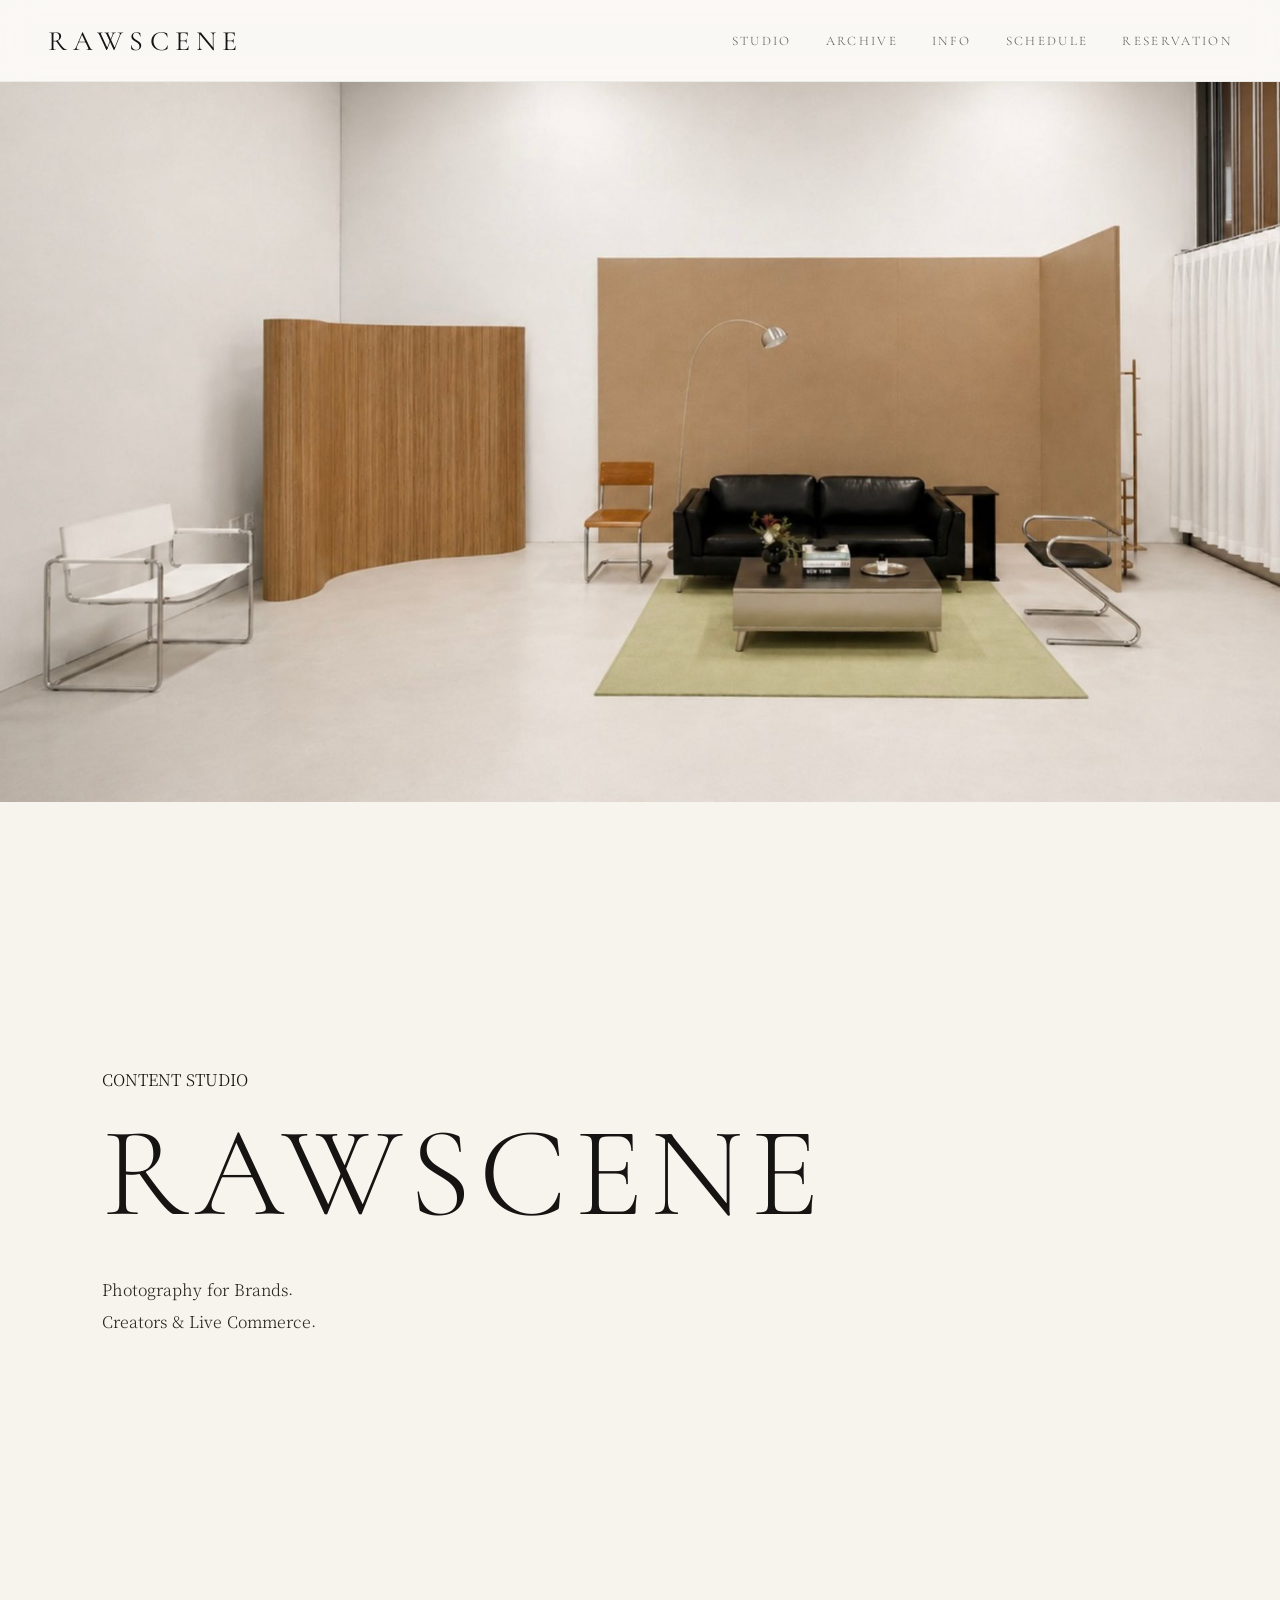
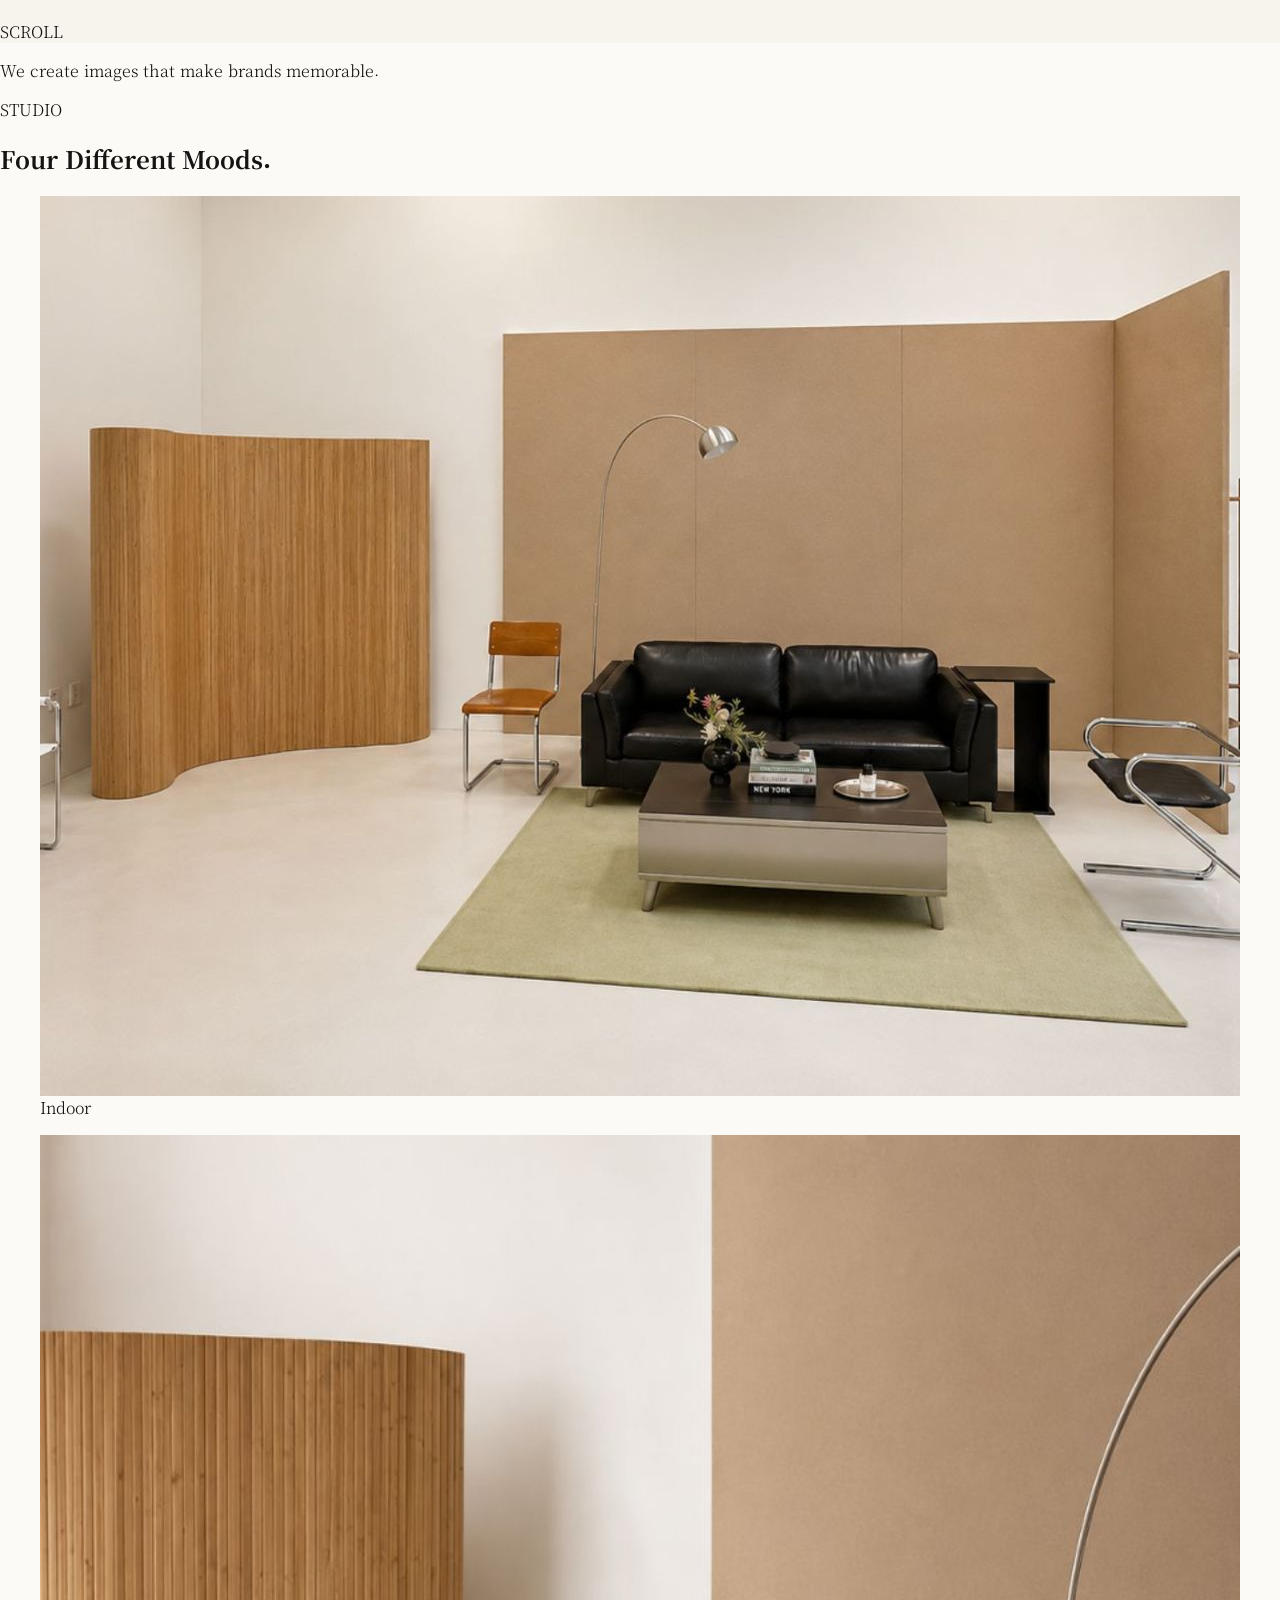
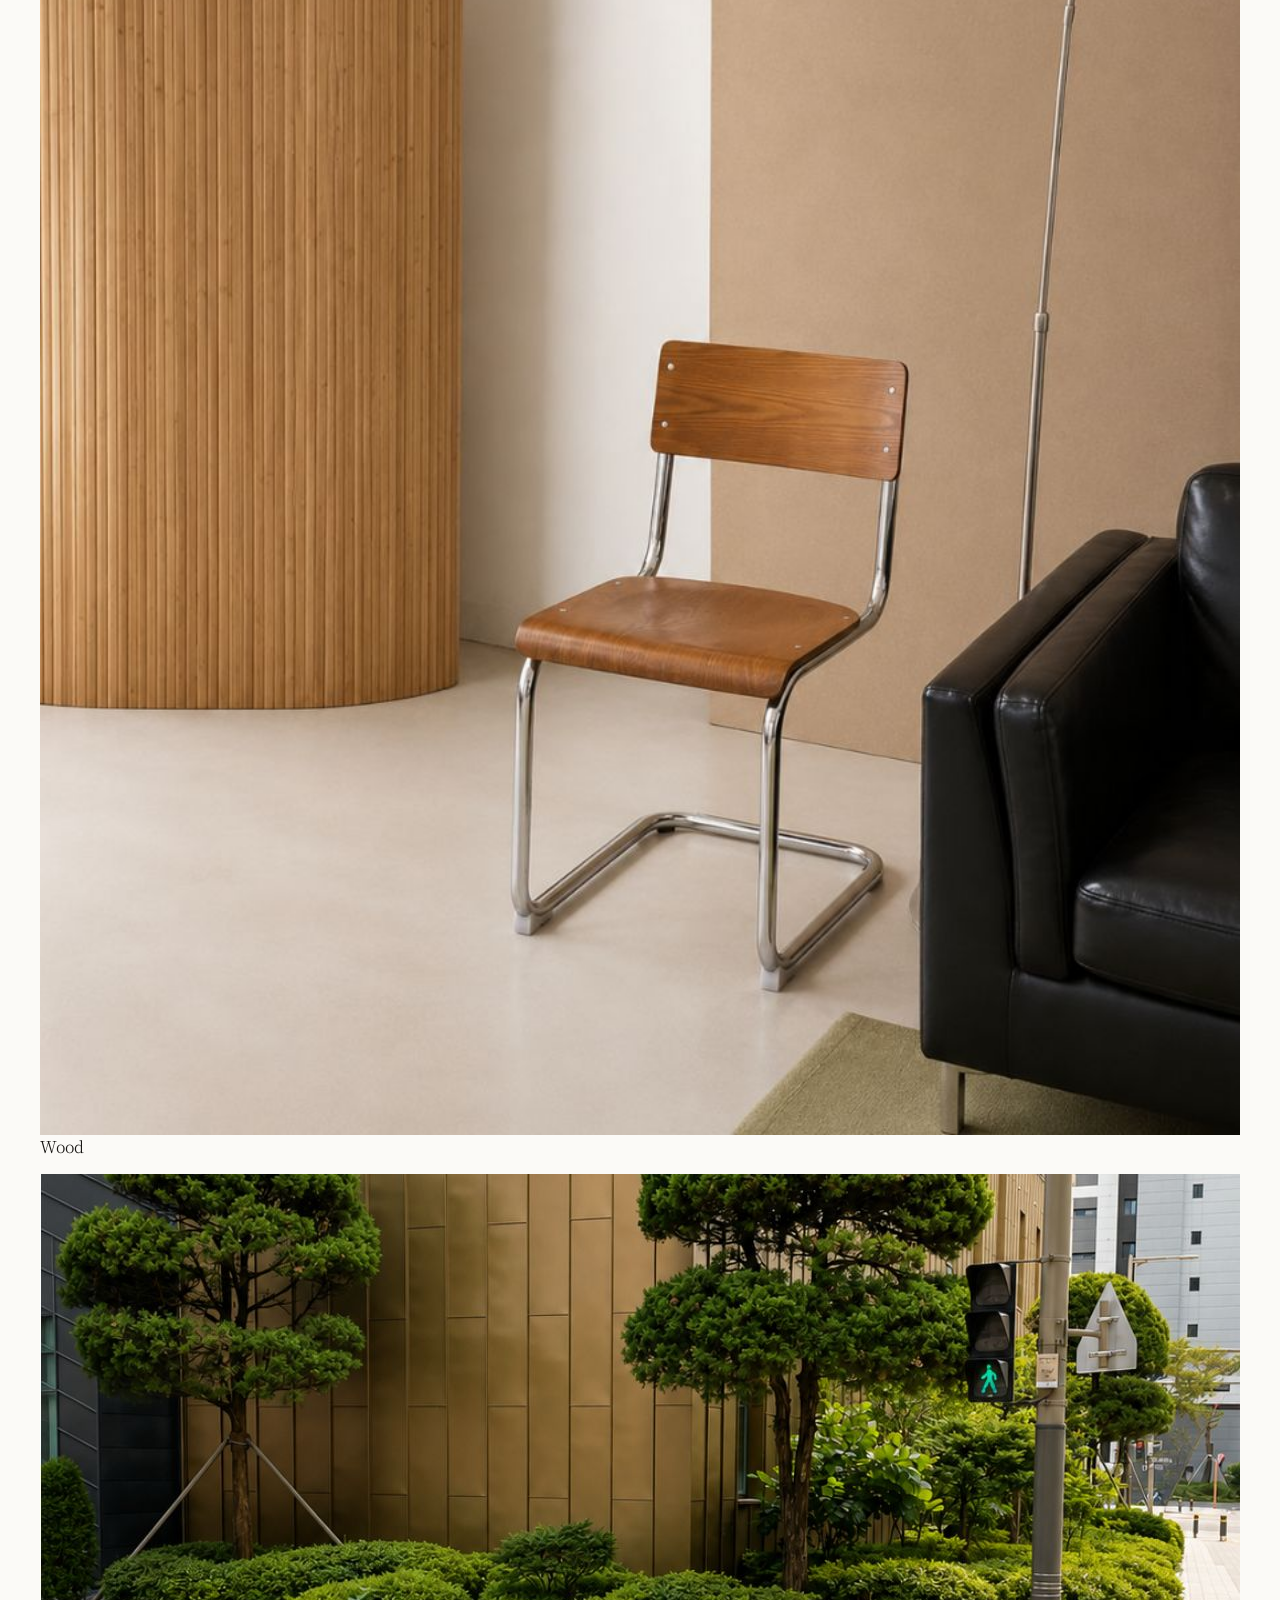
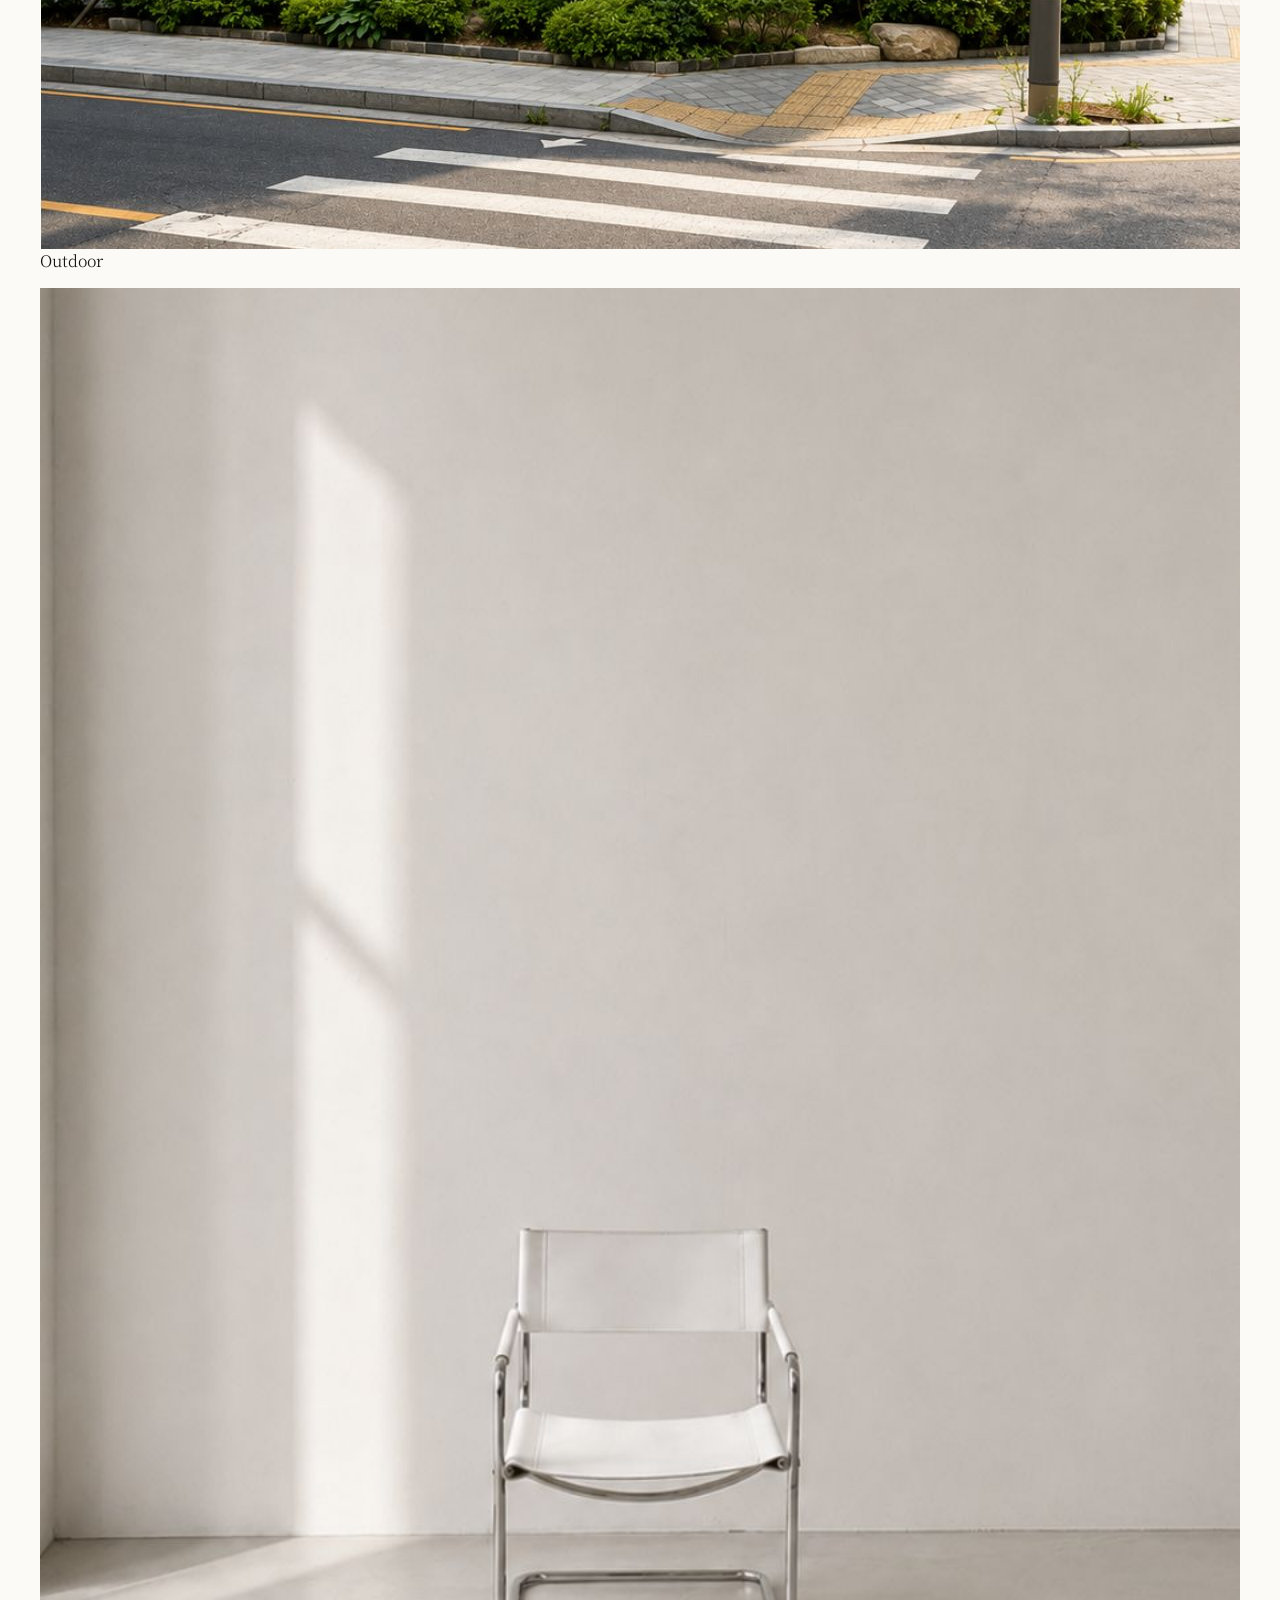
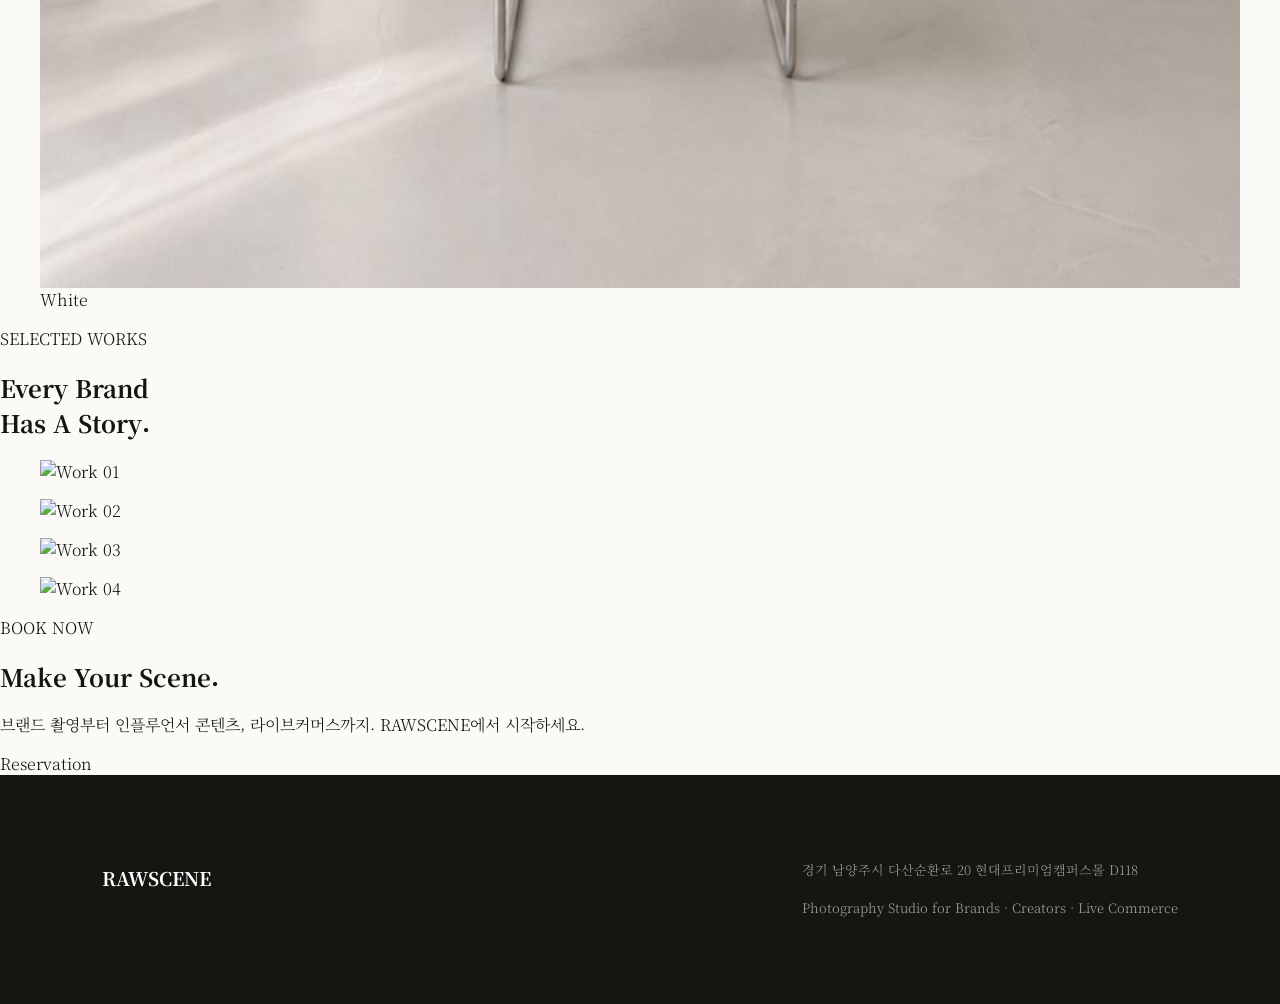
==== index.html @ 1210d33a "Update index.html" ====
<!DOCTYPE html>
<html lang="ko">

<head>

<meta charset="UTF-8">

<meta name="viewport" content="width=device-width, initial-scale=1.0">

<title>RAWSCENE | Content Studio</title>

<meta name="description"
content="Brand Photography • Creator Content • Live Commerce Studio">

<link rel="stylesheet" href="rawscene-editorial.css">

</head>

<body>

<header class="header">

    <a href="index.html" class="logo">

        RAWSCENE

    </a>

    <nav class="nav">

        <a href="studio.html">Studio</a>

        <a href="archive.html">Archive</a>

        <a href="info.html">Info</a>

        <a href="schedule.html">Schedule</a>

        <a href="reservation.html">Reservation</a>

    </nav>

    <button class="menu-btn">

        <span></span>

    </button>

</header>

<main>

<section class="hero">

    <img
        src="images/home-hero.jpg"
        class="hero-image"
        alt="RAWSCENE">

    <div class="hero-overlay"></div>

    <div class="hero-copy">

        <span>

            CONTENT STUDIO

        </span>

        <h1>

            RAWSCENE

        </h1>

        <p>

            Photography for Brands.<br>

            Creators & Live Commerce.

        </p>

    </div>

    <div class="scroll">

        SCROLL

    </div>

</section>

<section class="manifest">

    <p>

        We create images that make brands memorable.

    </p>

</section>

<section class="space-title">

    <span>

        STUDIO

    </span>

    <h2>

        Four Different Moods.

    </h2>

</section>

<section class="space-grid">

    <figure class="large">

        <img src="images/home-indoor.jpg">

        <figcaption>

            Indoor

        </figcaption>

    </figure>

    <figure class="tall">

        <img src="images/home-wood.jpg">

        <figcaption>

            Wood

        </figcaption>

    </figure>

    <figure class="wide">

        <img src="images/home-outdoor.jpg">

        <figcaption>

            Outdoor

        </figcaption>

    </figure>

    <figure class="tall">

        <img src="images/home-white.jpg">

        <figcaption>

            White

        </figcaption>

    </figure>

</section>
<section class="works">

    <div class="works-head">

        <span>SELECTED WORKS</span>

        <h2>

            Every Brand<br>
            Has A Story.

        </h2>

    </div>

    <div class="works-grid">

        <figure>

            <img src="images/home-work-01.jpg" alt="Work 01">

        </figure>

        <figure>

            <img src="images/home-work-02.jpg" alt="Work 02">

        </figure>

        <figure>

            <img src="images/home-work-03.jpg" alt="Work 03">

        </figure>

        <figure>

            <img src="images/home-work-04.jpg" alt="Work 04">

        </figure>

    </div>

</section>

<section class="reservation-banner">

    <div>

        <span>BOOK NOW</span>

        <h2>

            Make Your Scene.

        </h2>

        <p>

            브랜드 촬영부터 인플루언서 콘텐츠,
            라이브커머스까지.

            RAWSCENE에서 시작하세요.

        </p>

    </div>

    <a href="reservation.html">

        Reservation

    </a>

</section>

</main>

<footer class="footer">

    <div class="footer-left">

        <h3>

            RAWSCENE

        </h3>

    </div>

    <div class="footer-right">

        <p>

            경기 남양주시 다산순환로 20
            현대프리미엄캠퍼스몰 D118

        </p>

        <p>

            Photography Studio for
            Brands · Creators · Live Commerce

        </p>

    </div>

</footer>

<script src="rawscene-editorial.js"></script>

</body>

</html>
---- rawscene-editorial.css ----
@import url('https://fonts.googleapis.com/css2?family=Cormorant+Garamond:wght@300;400;500&family=Noto+Serif+KR:wght@300;400;500&display=swap');

:root{
  --bg:#f7f3ed;
  --paper:#fbfaf7;
  --ink:#161412;
  --muted:#746e68;
  --line:rgba(22,20,18,.16);
  --deep:#11100f;
  --serif:'Cormorant Garamond','Times New Roman',serif;
  --kr:'Noto Serif KR',serif;
}
*{box-sizing:border-box}
html{scroll-behavior:smooth}
body{margin:0;background:var(--paper);color:var(--ink);font-family:var(--kr);font-weight:300;word-break:keep-all;overflow-x:hidden}
a{color:inherit;text-decoration:none} img{display:block;width:100%;height:100%;object-fit:cover}.page{background:var(--paper)}
.header{position:fixed;z-index:50;top:0;left:0;width:100%;height:82px;display:flex;align-items:center;justify-content:space-between;padding:0 48px;background:rgba(251,250,247,.76);backdrop-filter:blur(14px);border-bottom:1px solid rgba(0,0,0,.06)}
.logo{font-family:var(--serif);font-size:28px;letter-spacing:.22em;font-weight:400;line-height:1}.nav{display:flex;gap:34px;align-items:center;font-family:var(--serif);font-size:13px;letter-spacing:.18em;text-transform:uppercase}.nav a{opacity:.72}.nav a:hover{opacity:1}.menu-btn{display:none;background:none;border:0;width:38px;height:38px;position:relative}.menu-btn span,.menu-btn:before,.menu-btn:after{content:"";position:absolute;left:8px;width:22px;height:1px;background:var(--ink)}.menu-btn:before{top:13px}.menu-btn span{top:19px}.menu-btn:after{top:25px}
.hero{min-height:100vh;display:grid;grid-template-columns:1fr;position:relative;padding-top:82px;background:var(--bg)}.hero-media{position:absolute;inset:82px 0 0 0;z-index:0;opacity:.78}.hero-media:after{content:"";position:absolute;inset:0;background:linear-gradient(90deg,rgba(247,243,237,.84),rgba(247,243,237,.42) 48%,rgba(247,243,237,.1))}.hero-copy{position:relative;z-index:2;min-height:calc(100vh - 82px);display:flex;flex-direction:column;justify-content:center;padding:7vw 8vw;max-width:900px}.eyebrow{font-family:var(--serif);letter-spacing:.32em;font-size:13px;text-transform:uppercase}.hero h1,.page-title{font-family:var(--serif);font-weight:300;font-size:clamp(76px,10vw,168px);letter-spacing:.06em;line-height:.86;margin:28px 0 28px}.hero p{max-width:520px;font-size:16px;line-height:2;color:#2c2925}.buttons{display:flex;gap:18px;margin-top:34px}.btn{display:inline-flex;align-items:center;justify-content:center;height:48px;padding:0 28px;border:1px solid var(--ink);font-family:var(--serif);letter-spacing:.16em;font-size:12px;text-transform:uppercase}.btn.dark{background:var(--ink);color:#fff}.btn.line{background:transparent}.scroll-mark{position:absolute;z-index:3;left:48px;bottom:42px;font-family:var(--serif);font-size:12px;letter-spacing:.24em;text-transform:uppercase;writing-mode:vertical-rl}.scroll-mark:after{content:"";display:block;width:1px;height:58px;background:var(--ink);margin:14px auto 0}
.section{padding:130px 8vw}.intro-grid{display:grid;grid-template-columns:repeat(4,1fr);border-top:1px solid var(--line);border-bottom:1px solid var(--line)}.intro-item{min-height:205px;padding:34px 34px 28px;border-right:1px solid var(--line);display:flex;flex-direction:column;justify-content:space-between}.intro-item:last-child{border-right:0}.num{font-family:var(--serif);font-size:16px;letter-spacing:.16em}.intro-item h3,.studio-card h3,.archive-card h3{font-family:var(--serif);font-weight:400;letter-spacing:.1em;font-size:30px;margin:0}.intro-item p{color:var(--muted);font-size:14px;line-height:1.9;margin:0}.section-head{display:flex;align-items:end;justify-content:space-between;margin-bottom:42px}.section-head h2{font-family:var(--serif);font-size:58px;letter-spacing:.08em;font-weight:300;margin:0}.section-head p{max-width:360px;color:var(--muted);line-height:1.8;font-size:14px;margin:0}.photo-row{display:grid;grid-template-columns:1.2fr .9fr 1fr .85fr;gap:8px}.photo-row figure{margin:0;height:360px;background:#e9e1d7;position:relative;overflow:hidden}.photo-row figure:nth-child(2){height:440px}.photo-row figure:nth-child(3){height:310px;margin-top:80px}.photo-row figure:nth-child(4){height:400px}.photo-row figcaption{position:absolute;left:18px;bottom:18px;color:#fff;font-family:var(--serif);letter-spacing:.16em;font-size:13px;text-transform:uppercase;text-shadow:0 1px 8px rgba(0,0,0,.25)}
.split{display:grid;grid-template-columns:.72fr 1.28fr;gap:72px;align-items:start}.split .sticky{position:sticky;top:120px}.big-serif{font-family:var(--serif);font-weight:300;font-size:clamp(52px,7vw,112px);line-height:.95;letter-spacing:.06em;margin:0 0 28px}.body-text{font-size:15px;line-height:2;color:#4c4741}.studio-list{display:grid;gap:58px}.studio-card{display:grid;grid-template-columns:1fr .7fr;gap:34px;align-items:end;border-bottom:1px solid var(--line);padding-bottom:58px}.studio-card .image{height:480px;background:#e9e1d7}.studio-card .copy{padding-bottom:8px}.meta{display:flex;gap:14px;flex-wrap:wrap;color:var(--muted);font-size:14px;margin:18px 0 32px}.link-arrow{font-family:var(--serif);letter-spacing:.16em;font-size:13px;text-transform:uppercase}.link-arrow:after{content:'  ⟶';font-size:22px;vertical-align:-2px;margin-left:22px}.cta-band{background:var(--deep);color:#fff;padding:90px 8vw;display:flex;align-items:center;justify-content:space-between;gap:32px}.cta-band h2{font-family:var(--serif);font-weight:300;font-size:64px;letter-spacing:.06em;margin:0}.cta-band p{line-height:1.9;color:rgba(255,255,255,.68);max-width:450px}.cta-band .btn{border-color:#fff;color:#fff}
.sub-hero{padding:180px 8vw 80px;background:var(--bg);display:grid;grid-template-columns:.75fr 1.25fr;gap:60px;align-items:end}.sub-hero h1{font-family:var(--serif);font-weight:300;font-size:clamp(72px,9vw,150px);line-height:.9;letter-spacing:.06em;margin:0}.sub-hero p{font-size:16px;line-height:2;color:var(--muted);max-width:520px}.tabs{display:flex;gap:36px;border-bottom:1px solid var(--line);padding:0 8vw;background:var(--paper);position:sticky;top:82px;z-index:10}.tabs a{font-family:var(--serif);letter-spacing:.16em;font-size:13px;padding:22px 0;text-transform:uppercase}.gallery-stack{padding:80px 8vw;display:grid;gap:95px}.gallery-block{display:grid;grid-template-columns:.34fr .66fr;gap:56px;align-items:start}.gallery-block h2{font-family:var(--serif);font-weight:300;font-size:60px;letter-spacing:.08em;margin:0}.gallery-block p{color:var(--muted);line-height:1.9}.gallery-images{display:grid;grid-template-columns:repeat(2,1fr);gap:12px}.gallery-images .wide{grid-column:1/-1;height:560px}.gallery-images div{height:380px;background:#e9e1d7}.info-list{padding:80px 8vw 130px}.info-row{display:grid;grid-template-columns:.35fr .65fr;border-top:1px solid var(--line);padding:36px 0}.info-row:last-child{border-bottom:1px solid var(--line)}.info-row h3{font-family:var(--serif);font-size:30px;font-weight:400;letter-spacing:.08em;margin:0}.info-row p,.info-row li{line-height:1.9;color:#4c4741}.info-row ul{margin:0;padding-left:18px}.archive-grid{padding:80px 8vw 130px;display:grid;grid-template-columns:repeat(3,1fr);gap:44px 14px}.archive-card .thumb{height:420px;background:#e9e1d7;margin-bottom:18px}.archive-card:nth-child(2n) .thumb{height:520px}.archive-card p{color:var(--muted);font-size:14px}.footer{padding:70px 8vw;background:#171512;color:#fff;display:flex;justify-content:space-between;gap:40px}.footer .logo{font-size:25px}.footer p{color:rgba(255,255,255,.58);font-size:13px;line-height:1.9}
.fade{opacity:0;transform:translateY(30px);transition:opacity .8s ease,transform .8s ease}.fade.on{opacity:1;transform:none}
@media(max-width:900px){.header{height:68px;padding:0 22px}.logo{font-size:22px}.nav{position:fixed;inset:68px 0 auto 0;background:rgba(251,250,247,.97);display:none;flex-direction:column;align-items:flex-start;padding:26px 22px;border-bottom:1px solid var(--line);gap:22px}.nav.open{display:flex}.menu-btn{display:block}.hero{padding-top:68px}.hero-media{inset:68px 0 0 0}.hero-media:after{background:linear-gradient(180deg,rgba(247,243,237,.32),rgba(247,243,237,.72) 58%,rgba(247,243,237,.94))}.hero-copy{min-height:calc(100vh - 68px);justify-content:end;padding:0 24px 84px}.hero h1{font-size:clamp(58px,17vw,96px);letter-spacing:.045em}.hero p{font-size:14px;line-height:1.9}.buttons{gap:10px;flex-wrap:wrap}.btn{height:44px;padding:0 20px}.scroll-mark{display:none}.section{padding:82px 22px}.intro-grid{grid-template-columns:1fr}.intro-item{border-right:0;border-bottom:1px solid var(--line);min-height:155px}.intro-item:last-child{border-bottom:0}.section-head{display:block}.section-head h2{font-size:46px;margin-bottom:18px}.photo-row{grid-template-columns:1fr 1fr;gap:6px}.photo-row figure,.photo-row figure:nth-child(2),.photo-row figure:nth-child(3),.photo-row figure:nth-child(4){height:240px;margin:0}.split{grid-template-columns:1fr;gap:42px}.split .sticky{position:static}.studio-card{grid-template-columns:1fr;gap:22px}.studio-card .image{height:360px}.cta-band{display:block;padding:64px 24px}.cta-band h2{font-size:44px}.sub-hero{padding:130px 24px 58px;grid-template-columns:1fr}.tabs{top:68px;overflow-x:auto;padding:0 24px;gap:28px}.gallery-stack{padding:58px 24px;gap:70px}.gallery-block{grid-template-columns:1fr;gap:24px}.gallery-block h2{font-size:44px}.gallery-images{grid-template-columns:1fr}.gallery-images .wide,.gallery-images div{height:330px}.info-list{padding:58px 24px 90px}.info-row{grid-template-columns:1fr;gap:18px}.archive-grid{padding:58px 24px 90px;grid-template-columns:1fr;gap:34px}.archive-card .thumb,.archive-card:nth-child(2n) .thumb{height:420px}.footer{display:block;padding:52px 24px}}
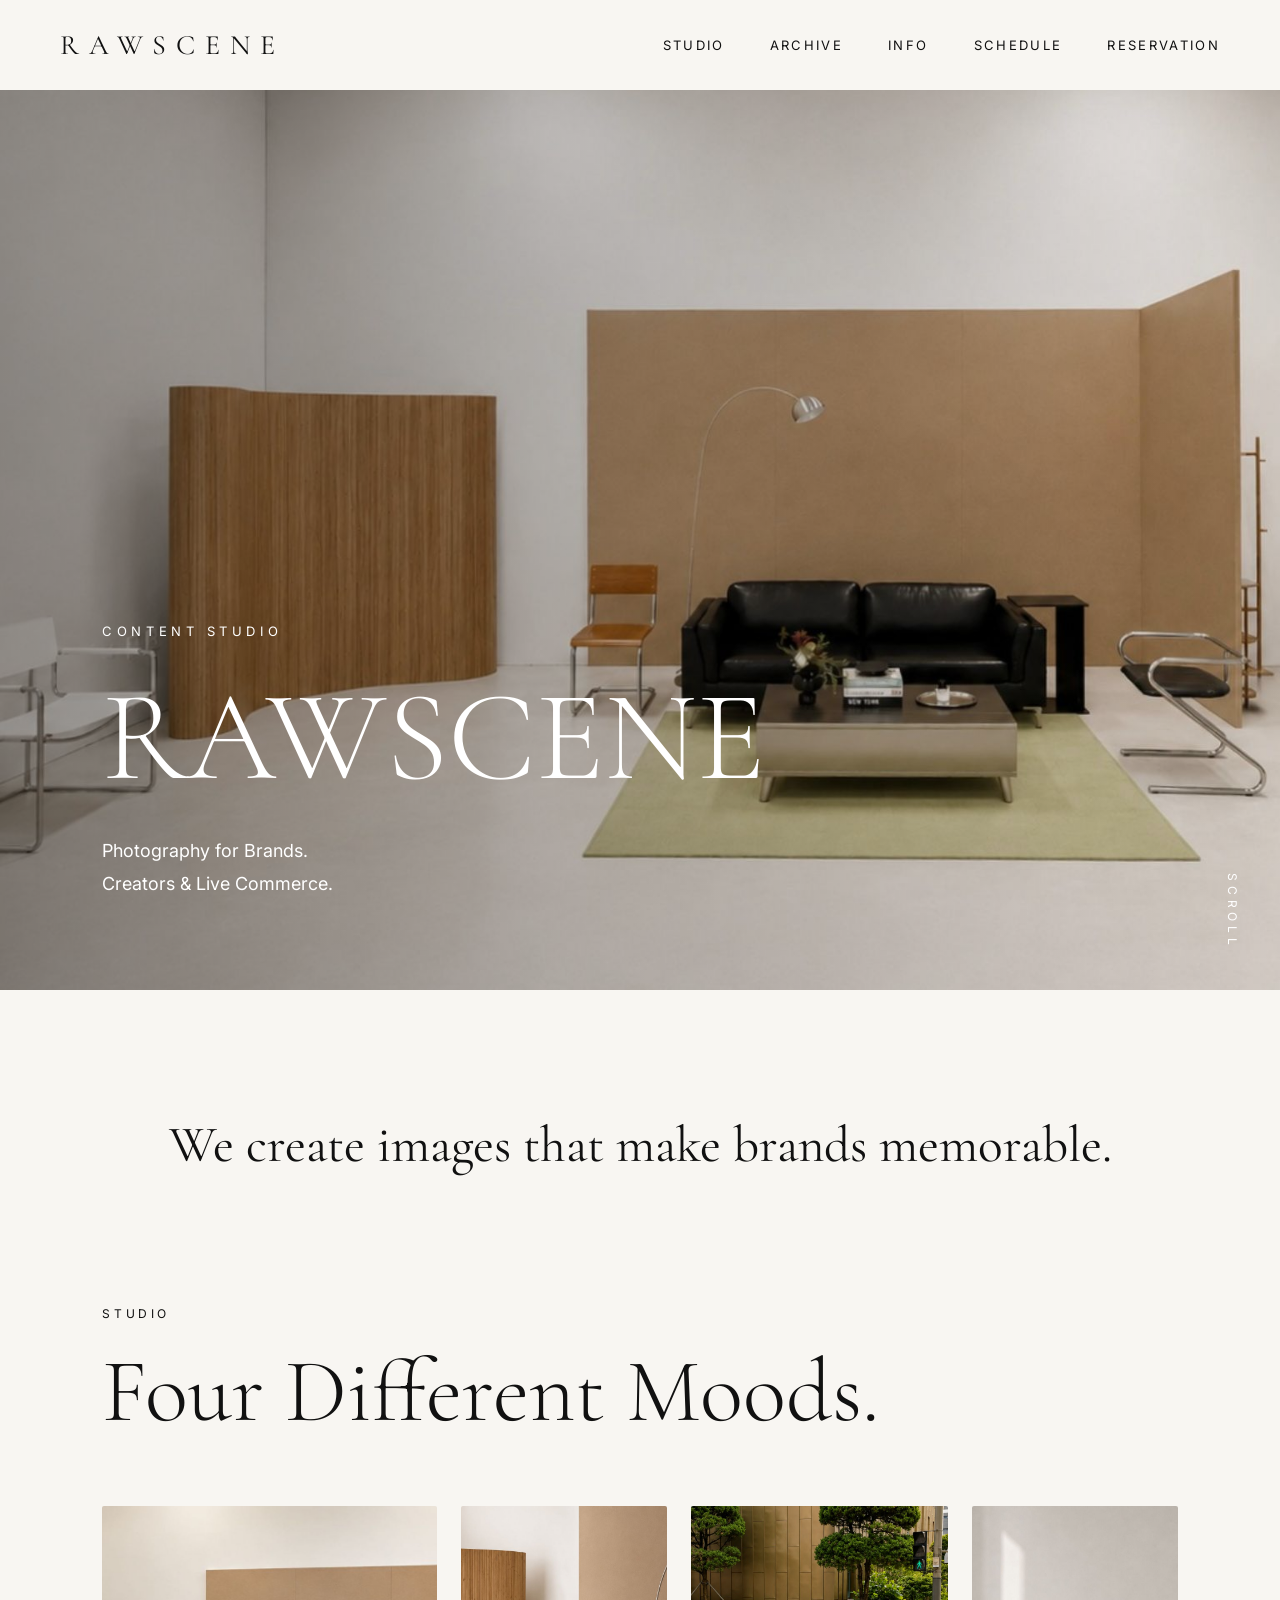
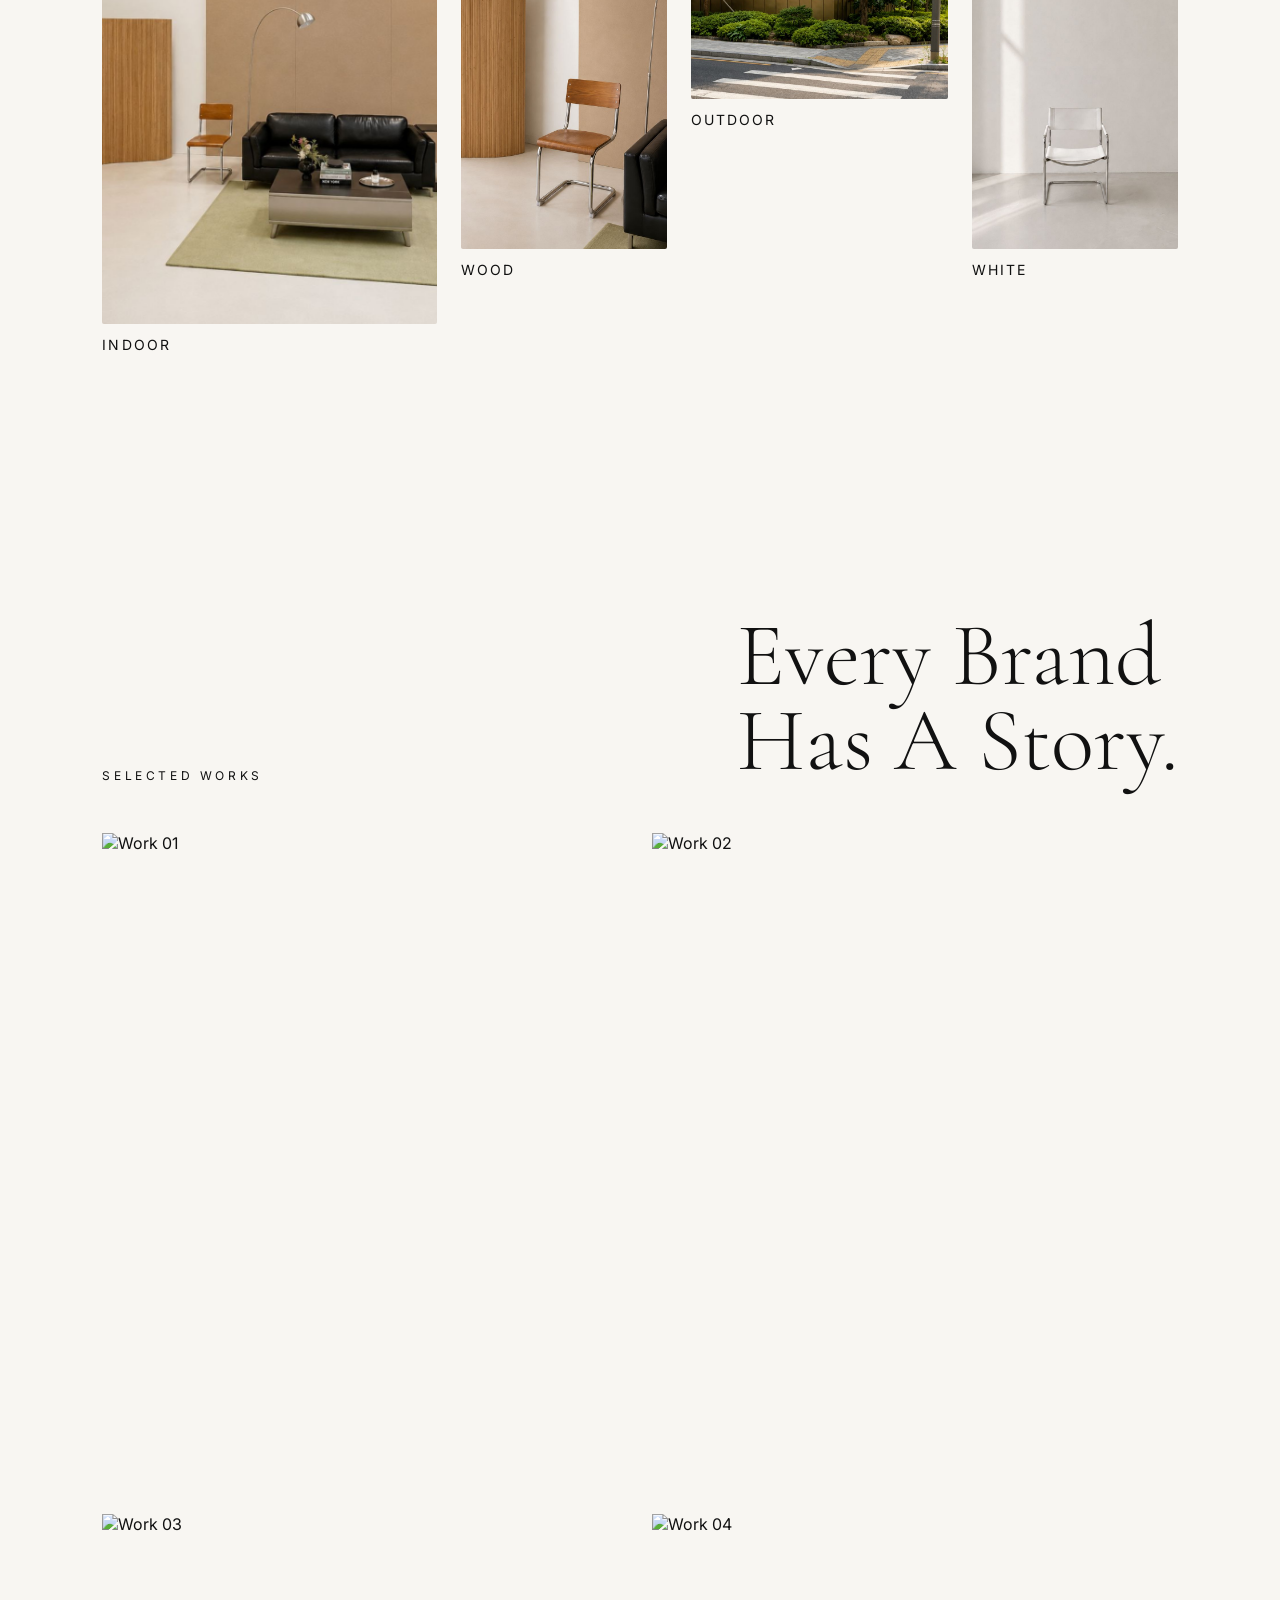
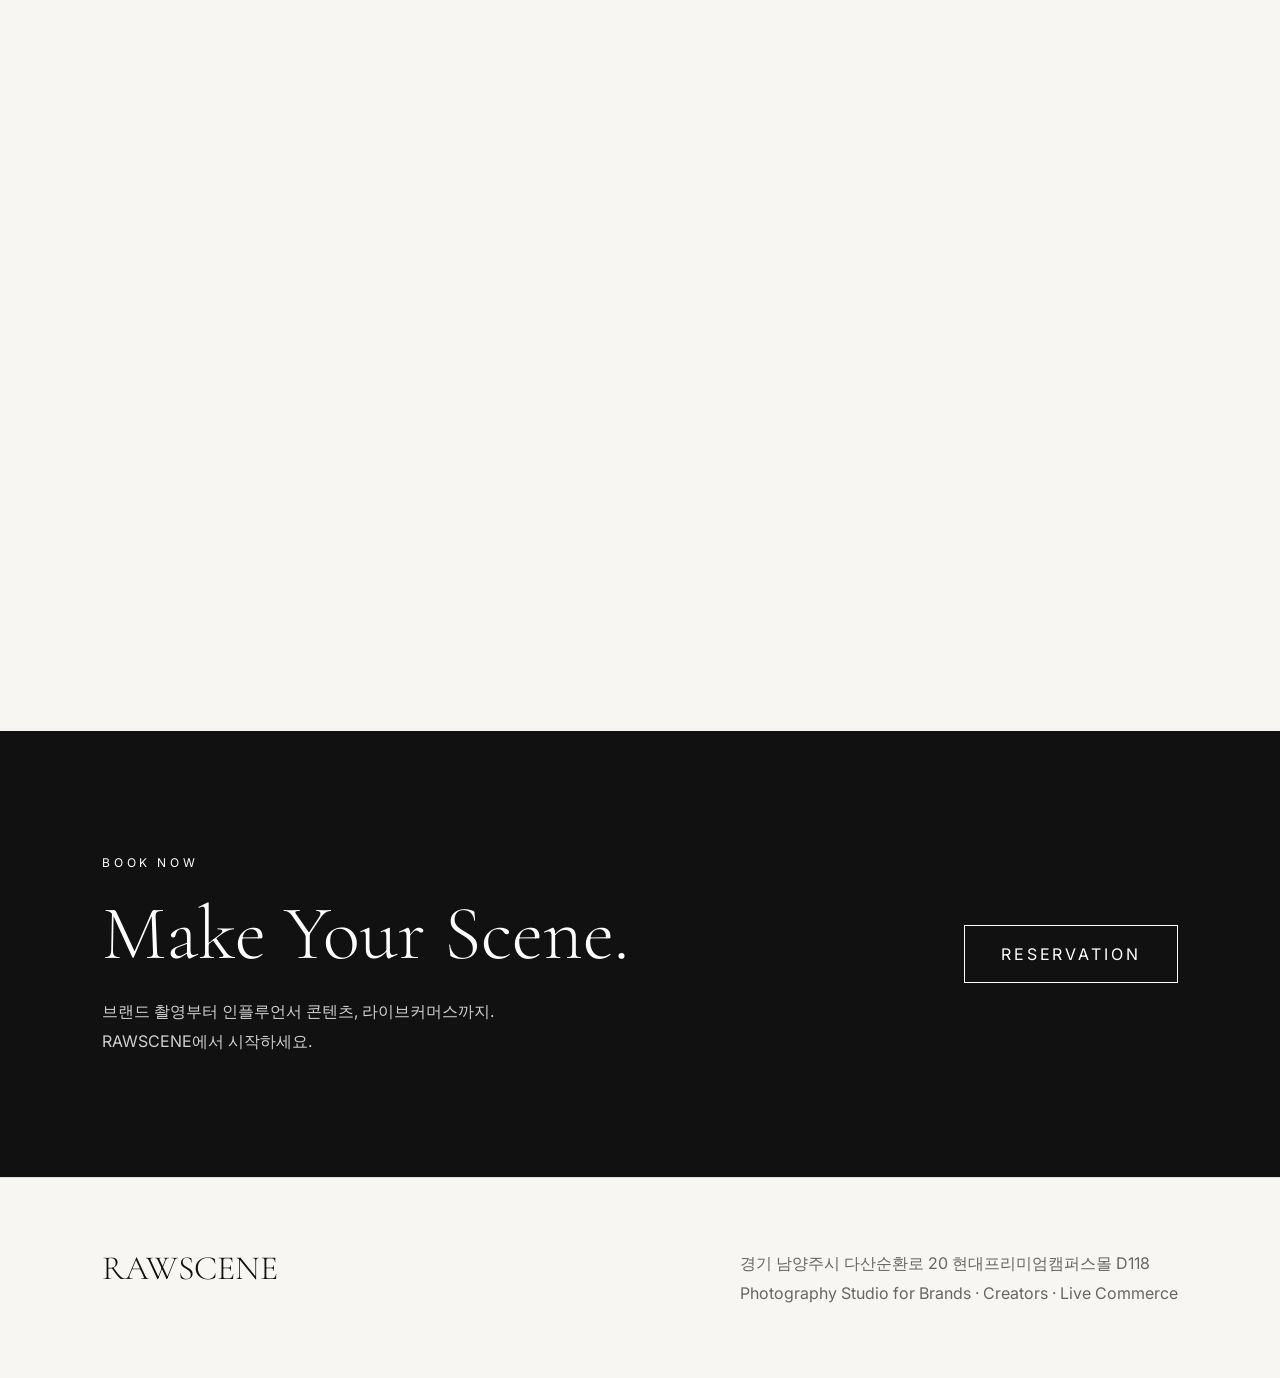
==== commit a3bb9f8f: "Update index.html" ====
--- a/index.html
+++ b/index.html
@@ -278,7 +278,6 @@
 
 </footer>
 
-<script src="rawscene-editorial.js"></script>
 
 </body>
 
--- a/rawscene-editorial.css
+++ b/rawscene-editorial.css
@@ -1,24 +1,623 @@
-@import url('https://fonts.googleapis.com/css2?family=Cormorant+Garamond:wght@300;400;500&family=Noto+Serif+KR:wght@300;400;500&display=swap');
-
-:root{
-  --bg:#f7f3ed;
-  --paper:#fbfaf7;
-  --ink:#161412;
-  --muted:#746e68;
-  --line:rgba(22,20,18,.16);
-  --deep:#11100f;
-  --serif:'Cormorant Garamond','Times New Roman',serif;
-  --kr:'Noto Serif KR',serif;
-}
-*{box-sizing:border-box}
-html{scroll-behavior:smooth}
-body{margin:0;background:var(--paper);color:var(--ink);font-family:var(--kr);font-weight:300;word-break:keep-all;overflow-x:hidden}
-a{color:inherit;text-decoration:none} img{display:block;width:100%;height:100%;object-fit:cover}.page{background:var(--paper)}
-.header{position:fixed;z-index:50;top:0;left:0;width:100%;height:82px;display:flex;align-items:center;justify-content:space-between;padding:0 48px;background:rgba(251,250,247,.76);backdrop-filter:blur(14px);border-bottom:1px solid rgba(0,0,0,.06)}
-.logo{font-family:var(--serif);font-size:28px;letter-spacing:.22em;font-weight:400;line-height:1}.nav{display:flex;gap:34px;align-items:center;font-family:var(--serif);font-size:13px;letter-spacing:.18em;text-transform:uppercase}.nav a{opacity:.72}.nav a:hover{opacity:1}.menu-btn{display:none;background:none;border:0;width:38px;height:38px;position:relative}.menu-btn span,.menu-btn:before,.menu-btn:after{content:"";position:absolute;left:8px;width:22px;height:1px;background:var(--ink)}.menu-btn:before{top:13px}.menu-btn span{top:19px}.menu-btn:after{top:25px}
-.hero{min-height:100vh;display:grid;grid-template-columns:1fr;position:relative;padding-top:82px;background:var(--bg)}.hero-media{position:absolute;inset:82px 0 0 0;z-index:0;opacity:.78}.hero-media:after{content:"";position:absolute;inset:0;background:linear-gradient(90deg,rgba(247,243,237,.84),rgba(247,243,237,.42) 48%,rgba(247,243,237,.1))}.hero-copy{position:relative;z-index:2;min-height:calc(100vh - 82px);display:flex;flex-direction:column;justify-content:center;padding:7vw 8vw;max-width:900px}.eyebrow{font-family:var(--serif);letter-spacing:.32em;font-size:13px;text-transform:uppercase}.hero h1,.page-title{font-family:var(--serif);font-weight:300;font-size:clamp(76px,10vw,168px);letter-spacing:.06em;line-height:.86;margin:28px 0 28px}.hero p{max-width:520px;font-size:16px;line-height:2;color:#2c2925}.buttons{display:flex;gap:18px;margin-top:34px}.btn{display:inline-flex;align-items:center;justify-content:center;height:48px;padding:0 28px;border:1px solid var(--ink);font-family:var(--serif);letter-spacing:.16em;font-size:12px;text-transform:uppercase}.btn.dark{background:var(--ink);color:#fff}.btn.line{background:transparent}.scroll-mark{position:absolute;z-index:3;left:48px;bottom:42px;font-family:var(--serif);font-size:12px;letter-spacing:.24em;text-transform:uppercase;writing-mode:vertical-rl}.scroll-mark:after{content:"";display:block;width:1px;height:58px;background:var(--ink);margin:14px auto 0}
-.section{padding:130px 8vw}.intro-grid{display:grid;grid-template-columns:repeat(4,1fr);border-top:1px solid var(--line);border-bottom:1px solid var(--line)}.intro-item{min-height:205px;padding:34px 34px 28px;border-right:1px solid var(--line);display:flex;flex-direction:column;justify-content:space-between}.intro-item:last-child{border-right:0}.num{font-family:var(--serif);font-size:16px;letter-spacing:.16em}.intro-item h3,.studio-card h3,.archive-card h3{font-family:var(--serif);font-weight:400;letter-spacing:.1em;font-size:30px;margin:0}.intro-item p{color:var(--muted);font-size:14px;line-height:1.9;margin:0}.section-head{display:flex;align-items:end;justify-content:space-between;margin-bottom:42px}.section-head h2{font-family:var(--serif);font-size:58px;letter-spacing:.08em;font-weight:300;margin:0}.section-head p{max-width:360px;color:var(--muted);line-height:1.8;font-size:14px;margin:0}.photo-row{display:grid;grid-template-columns:1.2fr .9fr 1fr .85fr;gap:8px}.photo-row figure{margin:0;height:360px;background:#e9e1d7;position:relative;overflow:hidden}.photo-row figure:nth-child(2){height:440px}.photo-row figure:nth-child(3){height:310px;margin-top:80px}.photo-row figure:nth-child(4){height:400px}.photo-row figcaption{position:absolute;left:18px;bottom:18px;color:#fff;font-family:var(--serif);letter-spacing:.16em;font-size:13px;text-transform:uppercase;text-shadow:0 1px 8px rgba(0,0,0,.25)}
-.split{display:grid;grid-template-columns:.72fr 1.28fr;gap:72px;align-items:start}.split .sticky{position:sticky;top:120px}.big-serif{font-family:var(--serif);font-weight:300;font-size:clamp(52px,7vw,112px);line-height:.95;letter-spacing:.06em;margin:0 0 28px}.body-text{font-size:15px;line-height:2;color:#4c4741}.studio-list{display:grid;gap:58px}.studio-card{display:grid;grid-template-columns:1fr .7fr;gap:34px;align-items:end;border-bottom:1px solid var(--line);padding-bottom:58px}.studio-card .image{height:480px;background:#e9e1d7}.studio-card .copy{padding-bottom:8px}.meta{display:flex;gap:14px;flex-wrap:wrap;color:var(--muted);font-size:14px;margin:18px 0 32px}.link-arrow{font-family:var(--serif);letter-spacing:.16em;font-size:13px;text-transform:uppercase}.link-arrow:after{content:'  ⟶';font-size:22px;vertical-align:-2px;margin-left:22px}.cta-band{background:var(--deep);color:#fff;padding:90px 8vw;display:flex;align-items:center;justify-content:space-between;gap:32px}.cta-band h2{font-family:var(--serif);font-weight:300;font-size:64px;letter-spacing:.06em;margin:0}.cta-band p{line-height:1.9;color:rgba(255,255,255,.68);max-width:450px}.cta-band .btn{border-color:#fff;color:#fff}
-.sub-hero{padding:180px 8vw 80px;background:var(--bg);display:grid;grid-template-columns:.75fr 1.25fr;gap:60px;align-items:end}.sub-hero h1{font-family:var(--serif);font-weight:300;font-size:clamp(72px,9vw,150px);line-height:.9;letter-spacing:.06em;margin:0}.sub-hero p{font-size:16px;line-height:2;color:var(--muted);max-width:520px}.tabs{display:flex;gap:36px;border-bottom:1px solid var(--line);padding:0 8vw;background:var(--paper);position:sticky;top:82px;z-index:10}.tabs a{font-family:var(--serif);letter-spacing:.16em;font-size:13px;padding:22px 0;text-transform:uppercase}.gallery-stack{padding:80px 8vw;display:grid;gap:95px}.gallery-block{display:grid;grid-template-columns:.34fr .66fr;gap:56px;align-items:start}.gallery-block h2{font-family:var(--serif);font-weight:300;font-size:60px;letter-spacing:.08em;margin:0}.gallery-block p{color:var(--muted);line-height:1.9}.gallery-images{display:grid;grid-template-columns:repeat(2,1fr);gap:12px}.gallery-images .wide{grid-column:1/-1;height:560px}.gallery-images div{height:380px;background:#e9e1d7}.info-list{padding:80px 8vw 130px}.info-row{display:grid;grid-template-columns:.35fr .65fr;border-top:1px solid var(--line);padding:36px 0}.info-row:last-child{border-bottom:1px solid var(--line)}.info-row h3{font-family:var(--serif);font-size:30px;font-weight:400;letter-spacing:.08em;margin:0}.info-row p,.info-row li{line-height:1.9;color:#4c4741}.info-row ul{margin:0;padding-left:18px}.archive-grid{padding:80px 8vw 130px;display:grid;grid-template-columns:repeat(3,1fr);gap:44px 14px}.archive-card .thumb{height:420px;background:#e9e1d7;margin-bottom:18px}.archive-card:nth-child(2n) .thumb{height:520px}.archive-card p{color:var(--muted);font-size:14px}.footer{padding:70px 8vw;background:#171512;color:#fff;display:flex;justify-content:space-between;gap:40px}.footer .logo{font-size:25px}.footer p{color:rgba(255,255,255,.58);font-size:13px;line-height:1.9}
-.fade{opacity:0;transform:translateY(30px);transition:opacity .8s ease,transform .8s ease}.fade.on{opacity:1;transform:none}
-@media(max-width:900px){.header{height:68px;padding:0 22px}.logo{font-size:22px}.nav{position:fixed;inset:68px 0 auto 0;background:rgba(251,250,247,.97);display:none;flex-direction:column;align-items:flex-start;padding:26px 22px;border-bottom:1px solid var(--line);gap:22px}.nav.open{display:flex}.menu-btn{display:block}.hero{padding-top:68px}.hero-media{inset:68px 0 0 0}.hero-media:after{background:linear-gradient(180deg,rgba(247,243,237,.32),rgba(247,243,237,.72) 58%,rgba(247,243,237,.94))}.hero-copy{min-height:calc(100vh - 68px);justify-content:end;padding:0 24px 84px}.hero h1{font-size:clamp(58px,17vw,96px);letter-spacing:.045em}.hero p{font-size:14px;line-height:1.9}.buttons{gap:10px;flex-wrap:wrap}.btn{height:44px;padding:0 20px}.scroll-mark{display:none}.section{padding:82px 22px}.intro-grid{grid-template-columns:1fr}.intro-item{border-right:0;border-bottom:1px solid var(--line);min-height:155px}.intro-item:last-child{border-bottom:0}.section-head{display:block}.section-head h2{font-size:46px;margin-bottom:18px}.photo-row{grid-template-columns:1fr 1fr;gap:6px}.photo-row figure,.photo-row figure:nth-child(2),.photo-row figure:nth-child(3),.photo-row figure:nth-child(4){height:240px;margin:0}.split{grid-template-columns:1fr;gap:42px}.split .sticky{position:static}.studio-card{grid-template-columns:1fr;gap:22px}.studio-card .image{height:360px}.cta-band{display:block;padding:64px 24px}.cta-band h2{font-size:44px}.sub-hero{padding:130px 24px 58px;grid-template-columns:1fr}.tabs{top:68px;overflow-x:auto;padding:0 24px;gap:28px}.gallery-stack{padding:58px 24px;gap:70px}.gallery-block{grid-template-columns:1fr;gap:24px}.gallery-block h2{font-size:44px}.gallery-images{grid-template-columns:1fr}.gallery-images .wide,.gallery-images div{height:330px}.info-list{padding:58px 24px 90px}.info-row{grid-template-columns:1fr;gap:18px}.archive-grid{padding:58px 24px 90px;grid-template-columns:1fr;gap:34px}.archive-card .thumb,.archive-card:nth-child(2n) .thumb{height:420px}.footer{display:block;padding:52px 24px}}
+@import url('https://fonts.googleapis.com/css2?family=Cormorant+Garamond:wght@300;400;500&family=Inter:wght@300;400;500;600&display=swap');
+
+*{
+    margin:0;
+    padding:0;
+    box-sizing:border-box;
+}
+
+html{
+    scroll-behavior:smooth;
+}
+
+body{
+    font-family:'Inter',sans-serif;
+    background:#f8f6f2;
+    color:#111;
+    overflow-x:hidden;
+}
+
+img{
+    width:100%;
+    display:block;
+}
+
+a{
+    color:inherit;
+    text-decoration:none;
+}
+
+.header{
+
+    position:fixed;
+
+    top:0;
+    left:0;
+
+    width:100%;
+
+    height:90px;
+
+    display:flex;
+
+    justify-content:space-between;
+
+    align-items:center;
+
+    padding:0 60px;
+
+    background:rgba(248,246,242,.92);
+
+    backdrop-filter:blur(15px);
+
+    z-index:1000;
+
+}
+
+.logo{
+
+    font-family:'Cormorant Garamond',serif;
+
+    font-size:28px;
+
+    letter-spacing:.35em;
+
+}
+
+.nav{
+
+    display:flex;
+
+    gap:45px;
+
+}
+
+.nav a{
+
+    font-size:13px;
+
+    letter-spacing:.18em;
+
+    text-transform:uppercase;
+
+}
+
+.hero{
+
+    position:relative;
+
+    height:100vh;
+
+    overflow:hidden;
+
+}
+
+.hero-image{
+
+    width:100%;
+
+    height:100%;
+
+    object-fit:cover;
+
+}
+
+.hero-overlay{
+
+    position:absolute;
+
+    inset:0;
+
+    background:rgba(0,0,0,.18);
+
+}
+
+.hero-copy{
+
+    position:absolute;
+
+    left:8%;
+
+    bottom:13%;
+
+    color:white;
+
+}
+
+.hero-copy span{
+
+    letter-spacing:.35em;
+
+    font-size:13px;
+
+}
+
+.hero-copy h1{
+
+    font-family:'Cormorant Garamond',serif;
+
+    font-size:clamp(90px,10vw,170px);
+
+    font-weight:300;
+
+    margin:20px 0;
+
+}
+
+.hero-copy p{
+
+    font-size:18px;
+
+    line-height:1.8;
+
+}
+
+.scroll{
+
+    position:absolute;
+
+    right:40px;
+
+    bottom:40px;
+
+    writing-mode:vertical-rl;
+
+    color:white;
+
+    letter-spacing:.4em;
+
+    font-size:12px;
+
+}
+.menu-btn{
+    display:none;
+}
+
+main{
+    margin-top:90px;
+}
+
+.manifest{
+
+    padding:120px 8%;
+
+    text-align:center;
+
+}
+
+.manifest p{
+
+    font-family:'Cormorant Garamond',serif;
+
+    font-size:clamp(32px,4vw,56px);
+
+    line-height:1.4;
+
+}
+
+.space-title{
+
+    padding:0 8% 60px;
+
+}
+
+.space-title span{
+
+    letter-spacing:.3em;
+
+    font-size:12px;
+
+}
+
+.space-title h2{
+
+    font-family:'Cormorant Garamond',serif;
+
+    font-size:clamp(60px,7vw,110px);
+
+    font-weight:300;
+
+    margin-top:15px;
+
+}
+
+.space-grid{
+
+    padding:0 8% 140px;
+
+    display:grid;
+
+    grid-template-columns:1.3fr .8fr 1fr .8fr;
+
+    gap:24px;
+
+    align-items:start;
+
+}
+
+.space-grid figure{
+
+    margin:0;
+
+}
+
+.space-grid img{
+
+    width:100%;
+
+    border-radius:2px;
+
+}
+
+.space-grid .large img{
+
+    aspect-ratio:4/5;
+
+    object-fit:cover;
+
+}
+
+.space-grid .tall img{
+
+    aspect-ratio:3/5;
+
+    object-fit:cover;
+
+}
+
+.space-grid .wide img{
+
+    aspect-ratio:4/3;
+
+    object-fit:cover;
+
+}
+
+.space-grid figcaption{
+
+    margin-top:12px;
+
+    font-size:14px;
+
+    letter-spacing:.15em;
+
+    text-transform:uppercase;
+
+}
+.works{
+
+    padding:120px 8% 160px;
+
+}
+
+.works-head{
+
+    display:flex;
+
+    justify-content:space-between;
+
+    align-items:flex-end;
+
+    margin-bottom:50px;
+
+}
+
+.works-head span{
+
+    font-size:12px;
+
+    letter-spacing:.3em;
+
+}
+
+.works-head h2{
+
+    font-family:'Cormorant Garamond',serif;
+
+    font-size:clamp(60px,7vw,110px);
+
+    font-weight:300;
+
+    line-height:.95;
+
+}
+
+.works-grid{
+
+    display:grid;
+
+    grid-template-columns:repeat(2,minmax(0,1fr));
+
+    gap:24px;
+
+}
+
+.works-grid figure{
+
+    margin:0;
+
+}
+
+.works-grid img{
+
+    width:100%;
+
+    aspect-ratio:4/5;
+
+    object-fit:cover;
+
+    display:block;
+
+}
+
+.reservation-banner{
+
+    background:#111;
+
+    color:#fff;
+
+    padding:120px 8%;
+
+    display:flex;
+
+    justify-content:space-between;
+
+    align-items:center;
+
+    gap:60px;
+
+}
+
+.reservation-banner span{
+
+    font-size:12px;
+
+    letter-spacing:.3em;
+
+}
+
+.reservation-banner h2{
+
+    font-family:'Cormorant Garamond',serif;
+
+    font-size:clamp(56px,6vw,90px);
+
+    font-weight:300;
+
+    margin:16px 0;
+
+}
+
+.reservation-banner p{
+
+    max-width:480px;
+
+    line-height:1.9;
+
+    opacity:.8;
+
+}
+
+.reservation-banner a{
+
+    border:1px solid #fff;
+
+    padding:18px 36px;
+
+    text-transform:uppercase;
+
+    letter-spacing:.18em;
+
+}
+
+.footer{
+
+    display:flex;
+
+    justify-content:space-between;
+
+    padding:70px 8%;
+
+    border-top:1px solid #e5e0d8;
+
+}
+
+.footer h3{
+
+    font-family:'Cormorant Garamond',serif;
+
+    font-size:34px;
+
+    font-weight:300;
+
+}
+
+.footer p{
+
+    line-height:1.9;
+
+    color:#666;
+
+}
+
+@media (max-width:900px){
+
+.header{
+
+padding:0 20px;
+
+height:72px;
+
+}
+
+.nav{
+
+display:none;
+
+}
+
+.hero-copy{
+
+left:24px;
+
+right:24px;
+
+bottom:60px;
+
+}
+
+.hero-copy h1{
+
+font-size:64px;
+
+}
+
+.hero-copy p{
+
+font-size:15px;
+
+}
+
+.scroll{
+
+display:none;
+
+}
+
+.manifest{
+
+padding:70px 24px;
+
+}
+
+.manifest p{
+
+font-size:34px;
+
+}
+
+.space-title{
+
+padding:0 24px 40px;
+
+}
+
+.space-grid{
+
+grid-template-columns:1fr;
+
+padding:0 24px 80px;
+
+gap:16px;
+
+}
+
+.space-grid .large img,
+.space-grid .tall img,
+.space-grid .wide img{
+
+aspect-ratio:4/5;
+
+}
+
+.works{
+
+padding:70px 24px;
+
+}
+
+.works-head{
+
+display:block;
+
+}
+
+.works-head h2{
+
+margin-top:16px;
+
+}
+
+.works-grid{
+
+grid-template-columns:1fr;
+
+}
+
+.reservation-banner{
+
+display:block;
+
+padding:70px 24px;
+
+}
+
+.reservation-banner a{
+
+display:inline-block;
+
+margin-top:30px;
+
+}
+
+.footer{
+
+display:block;
+
+padding:50px 24px;
+
+}
+
+}
+@media (min-width:901px){
+
+    .hero-image{
+        object-position:center center;
+    }
+
+    .hero-copy{
+        left:8%;
+        bottom:10%;
+        z-index:10;
+    }
+
+    .hero-overlay{
+        background:linear-gradient(
+            90deg,
+            rgba(0,0,0,.38),
+            rgba(0,0,0,.08)
+        );
+    }
+
+}
+@media (max-width:900px){
+
+    .header{
+        height:72px;
+        padding:0 20px;
+        overflow-x:auto;
+        white-space:nowrap;
+    }
+
+    .logo{
+        font-size:24px;
+        flex-shrink:0;
+        margin-right:28px;
+    }
+
+    .nav{
+        display:flex !important;
+        gap:24px;
+        flex-shrink:0;
+    }
+
+    .nav a{
+        font-size:12px;
+        letter-spacing:.16em;
+    }
+
+    .menu-btn{
+        display:none;
+    }
+
+}
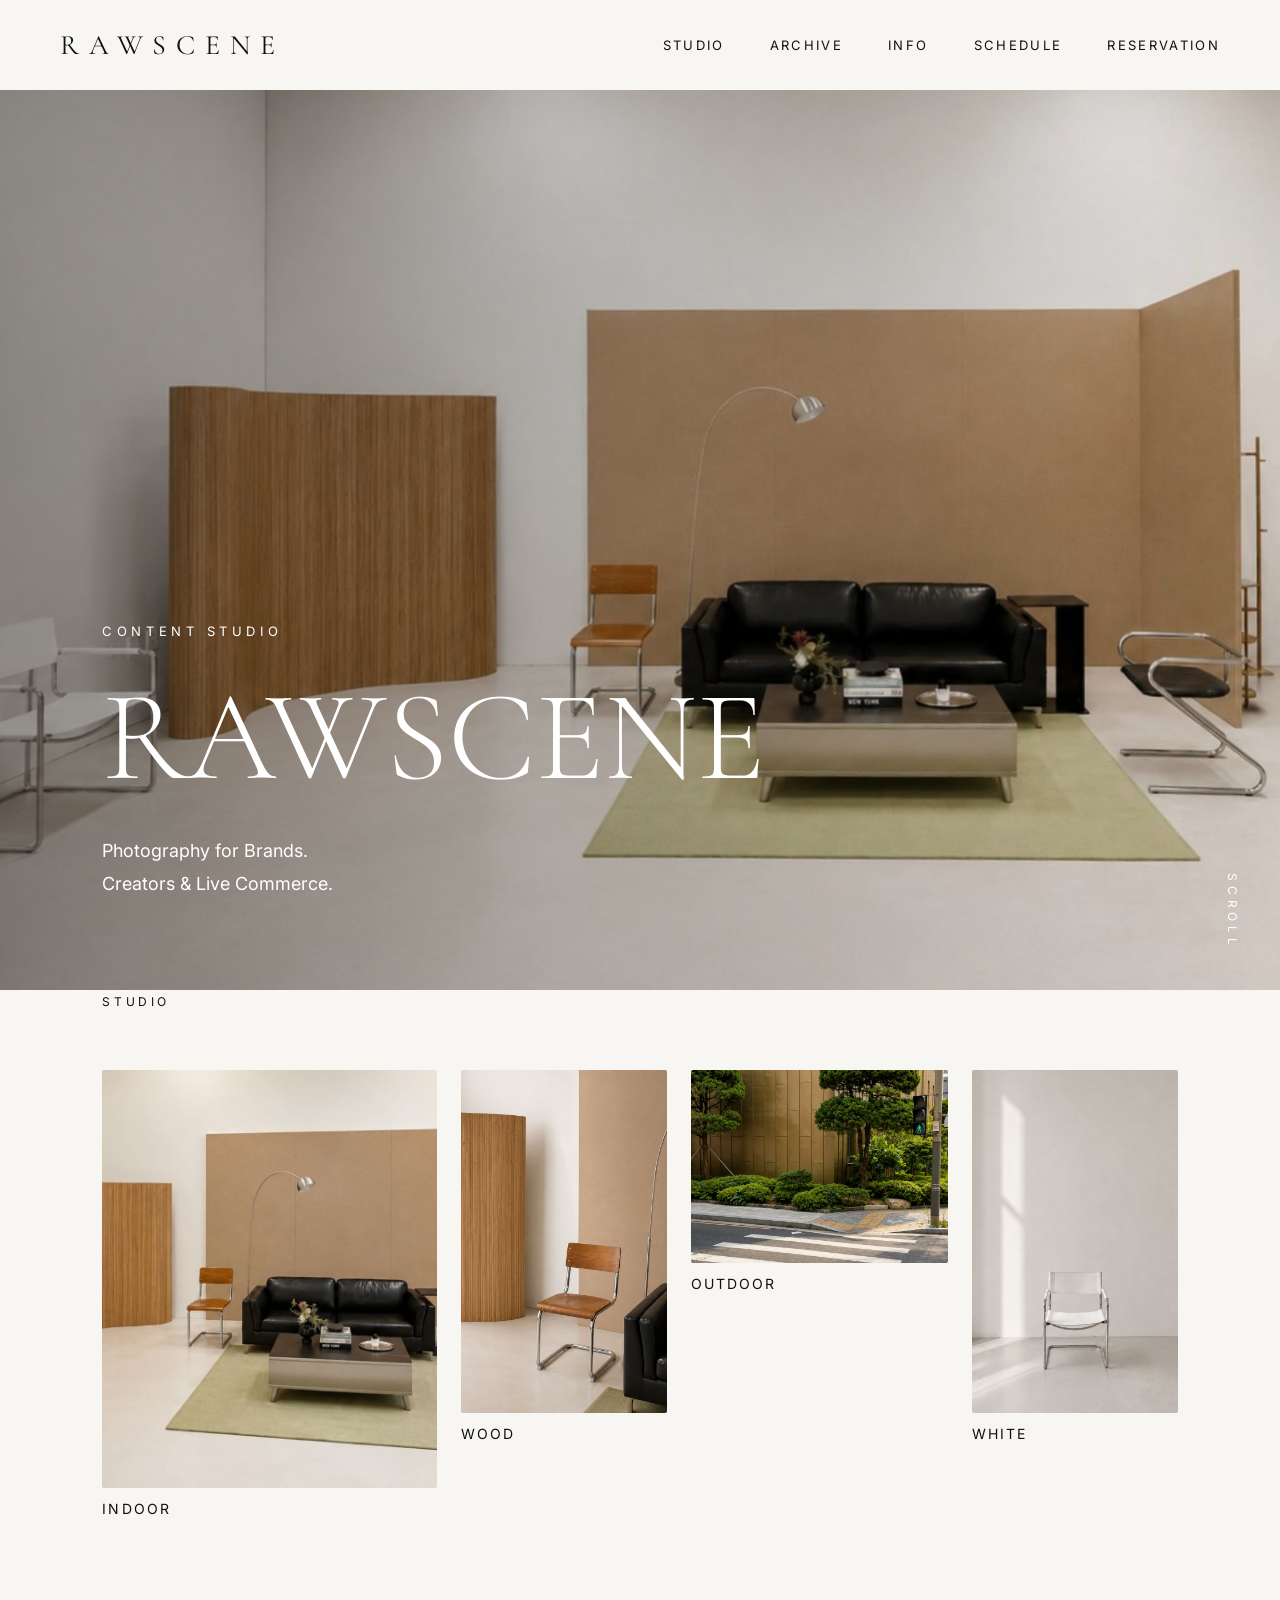
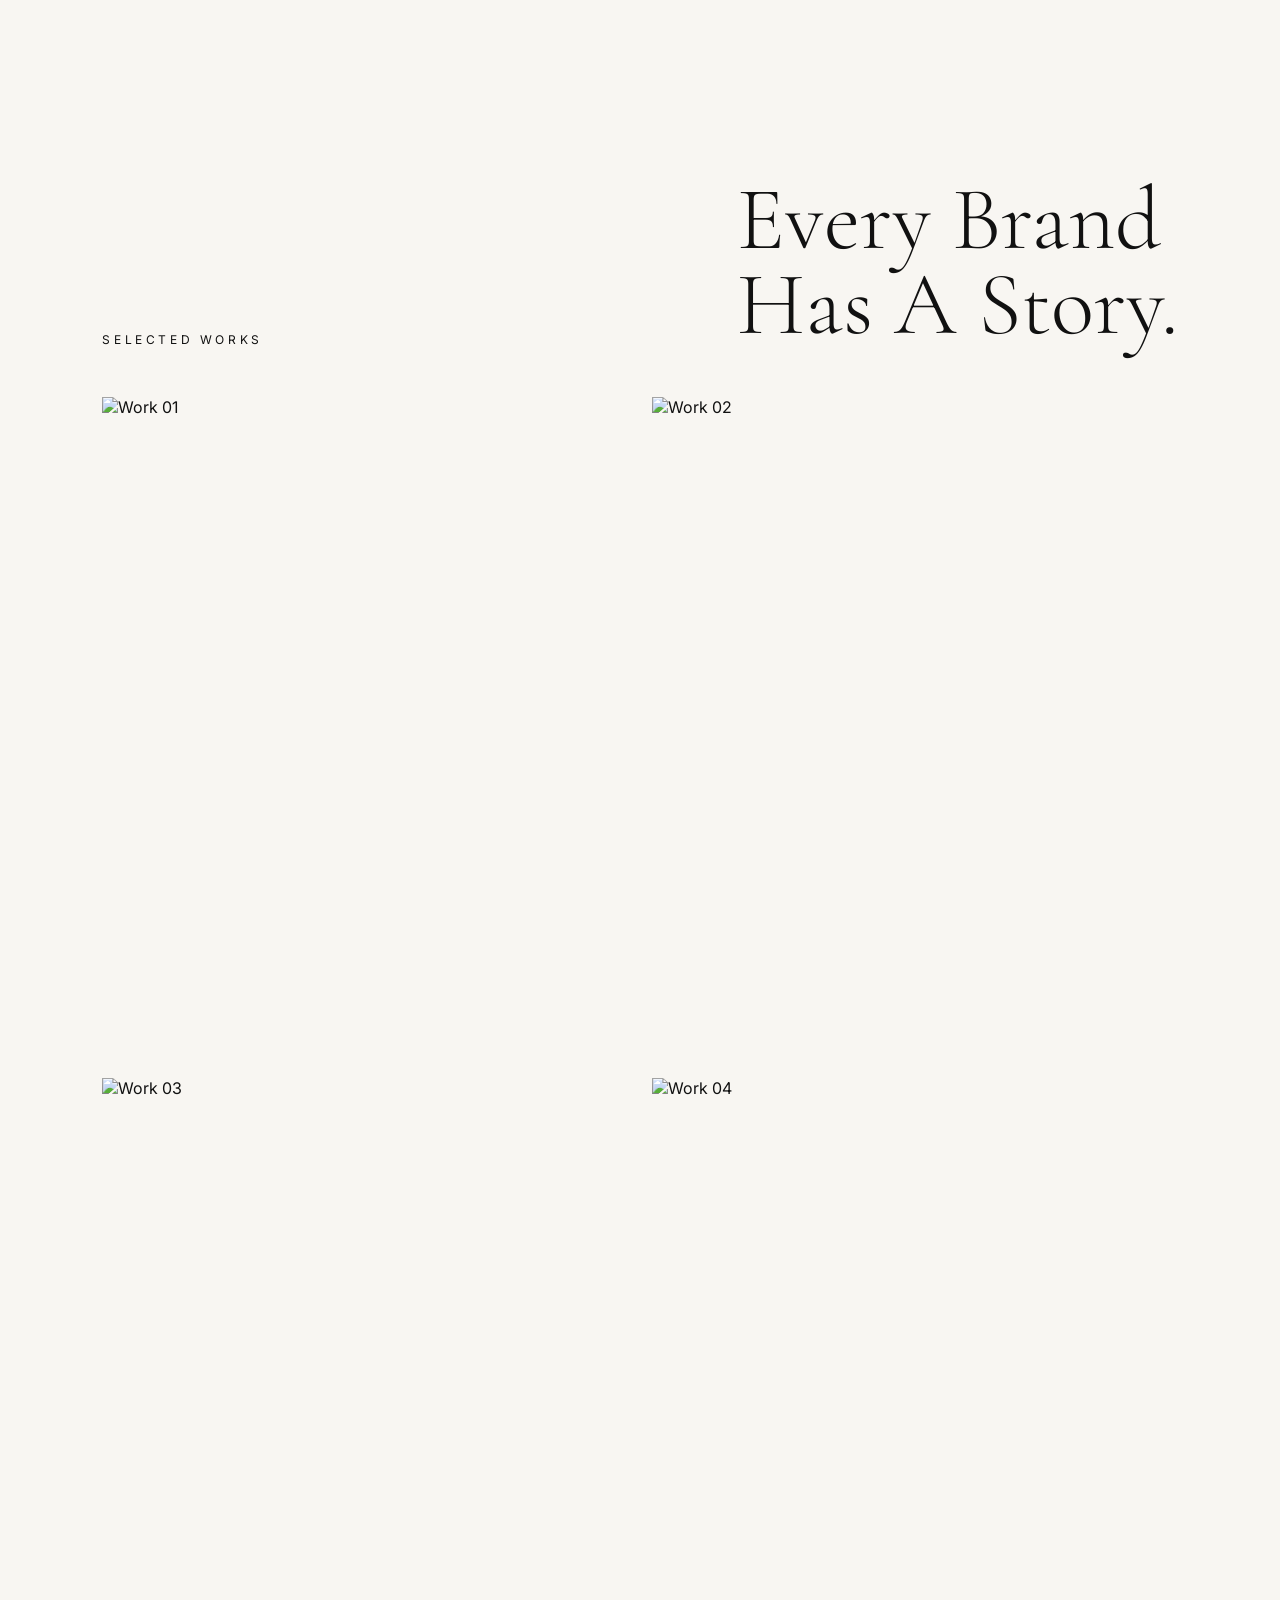
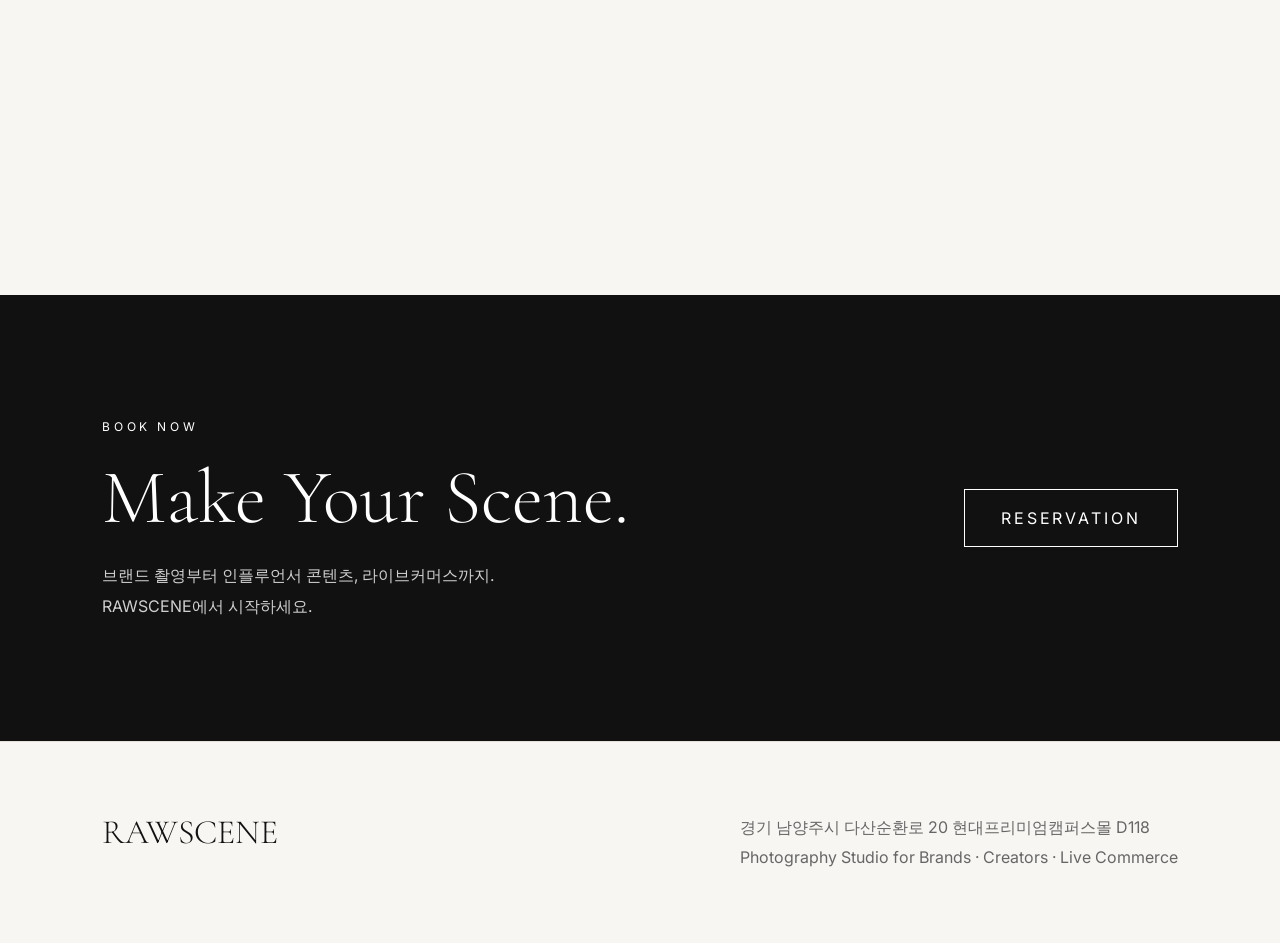
==== commit c8f62d59: "Update index.html" ====
--- a/index.html
+++ b/index.html
@@ -91,16 +91,6 @@
 
 </section>
 
-<section class="manifest">
-
-    <p>
-
-        We create images that make brands memorable.
-
-    </p>
-
-</section>
-
 <section class="space-title">
 
     <span>
@@ -109,12 +99,7 @@
 
     </span>
 
-    <h2>
-
-        Four Different Moods.
-
-    </h2>
-
+   
 </section>
 
 <section class="space-grid">
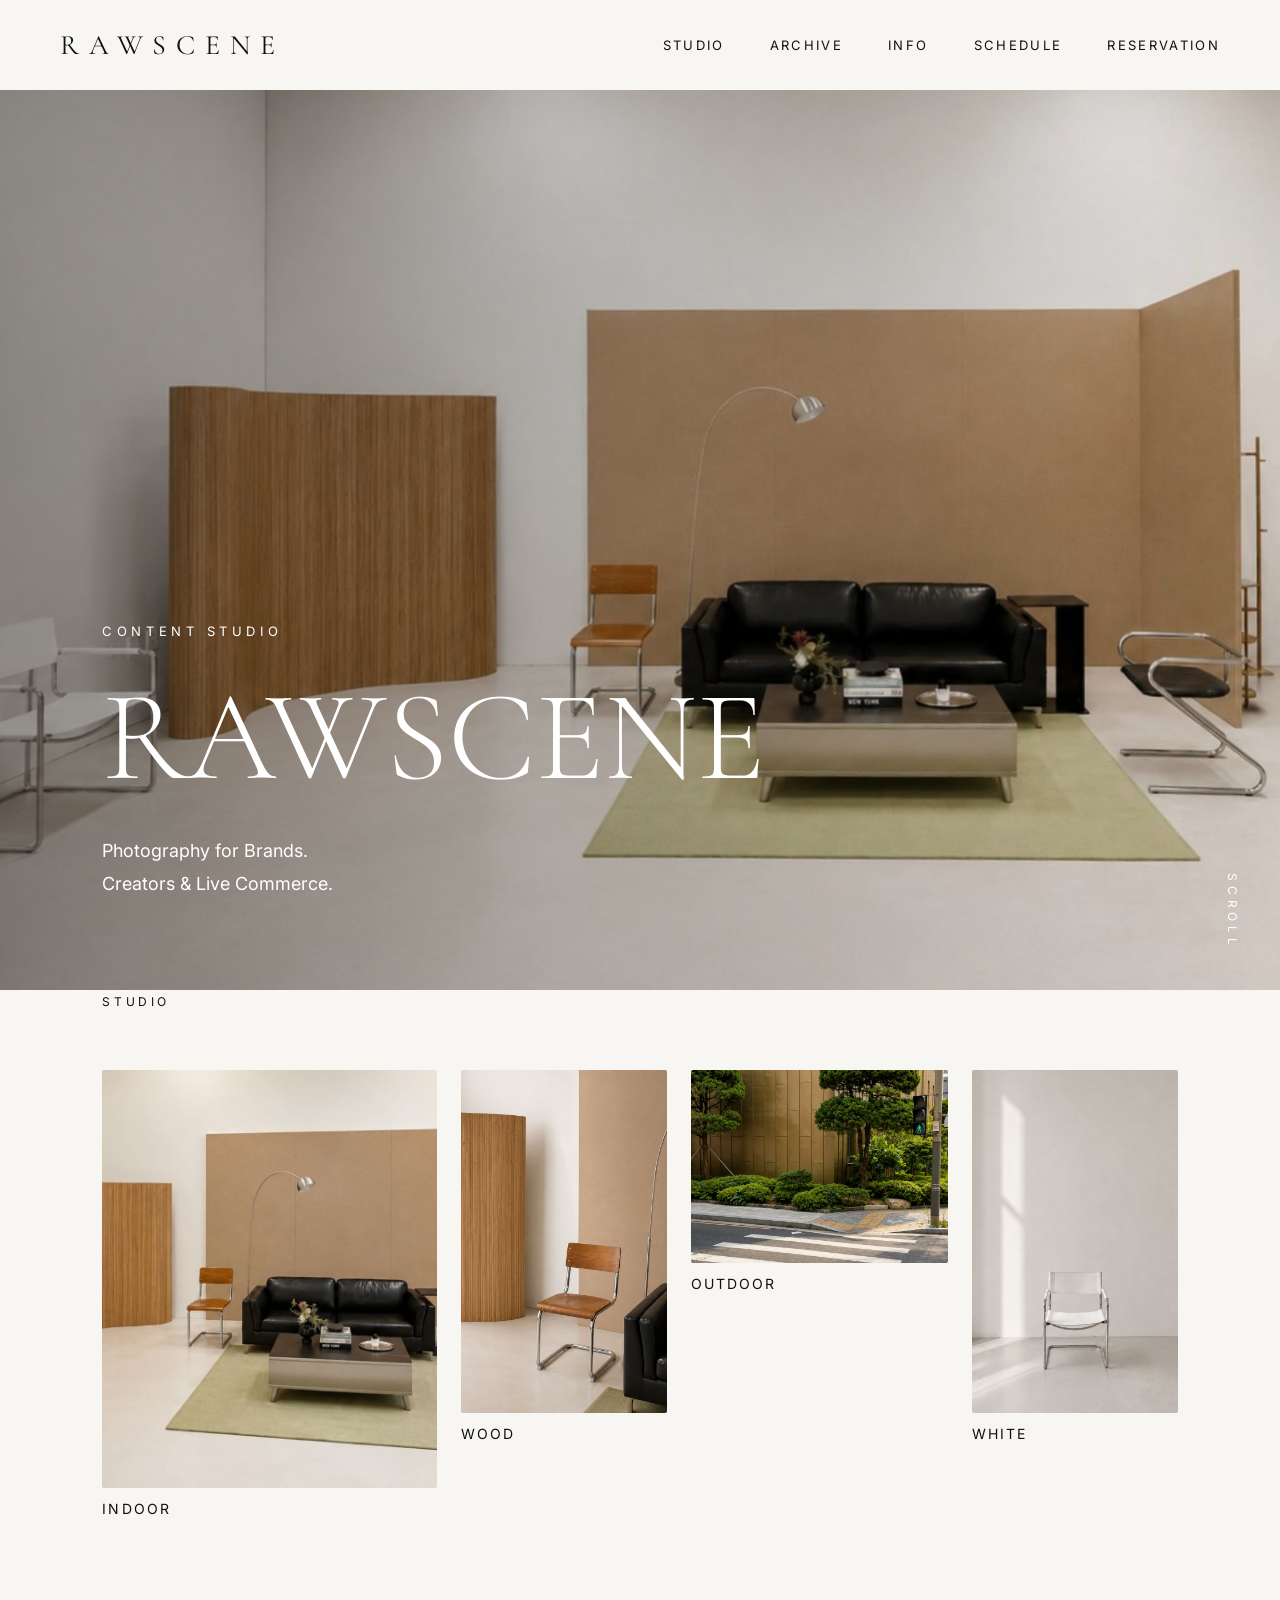
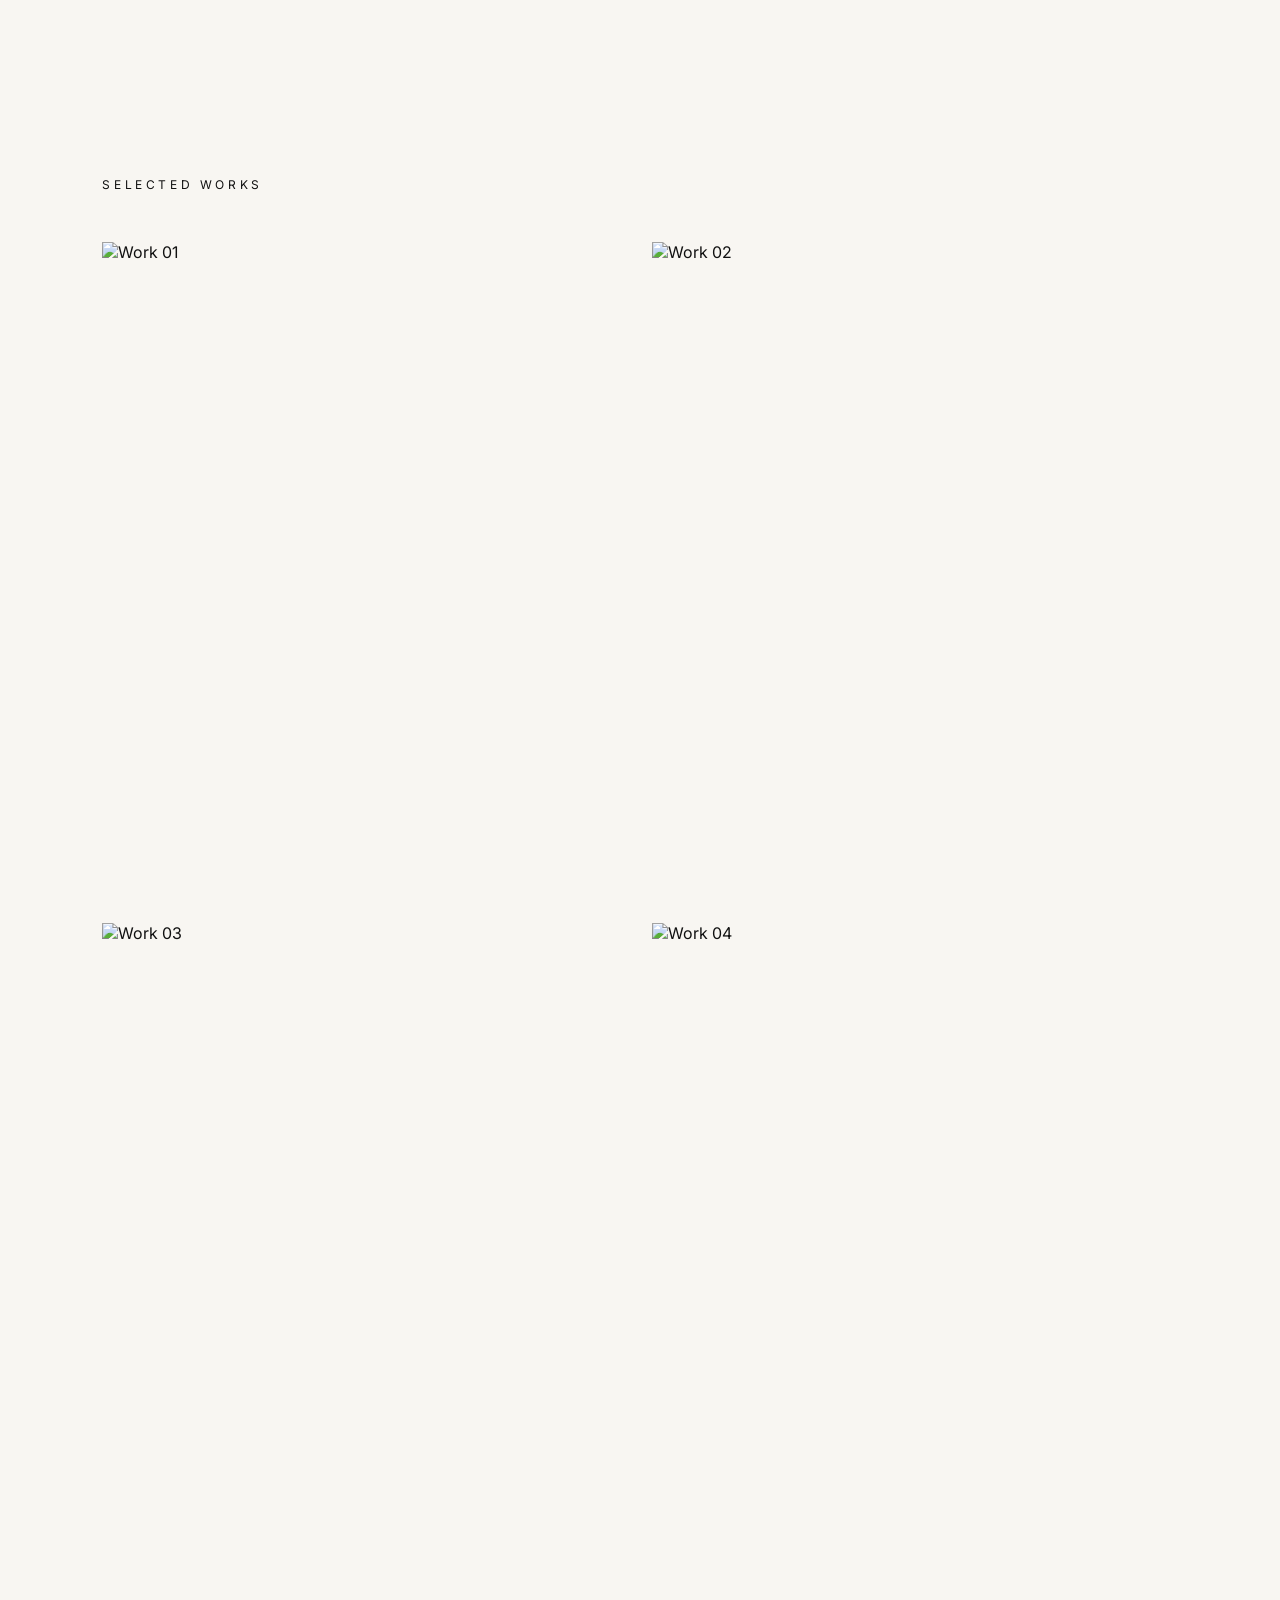
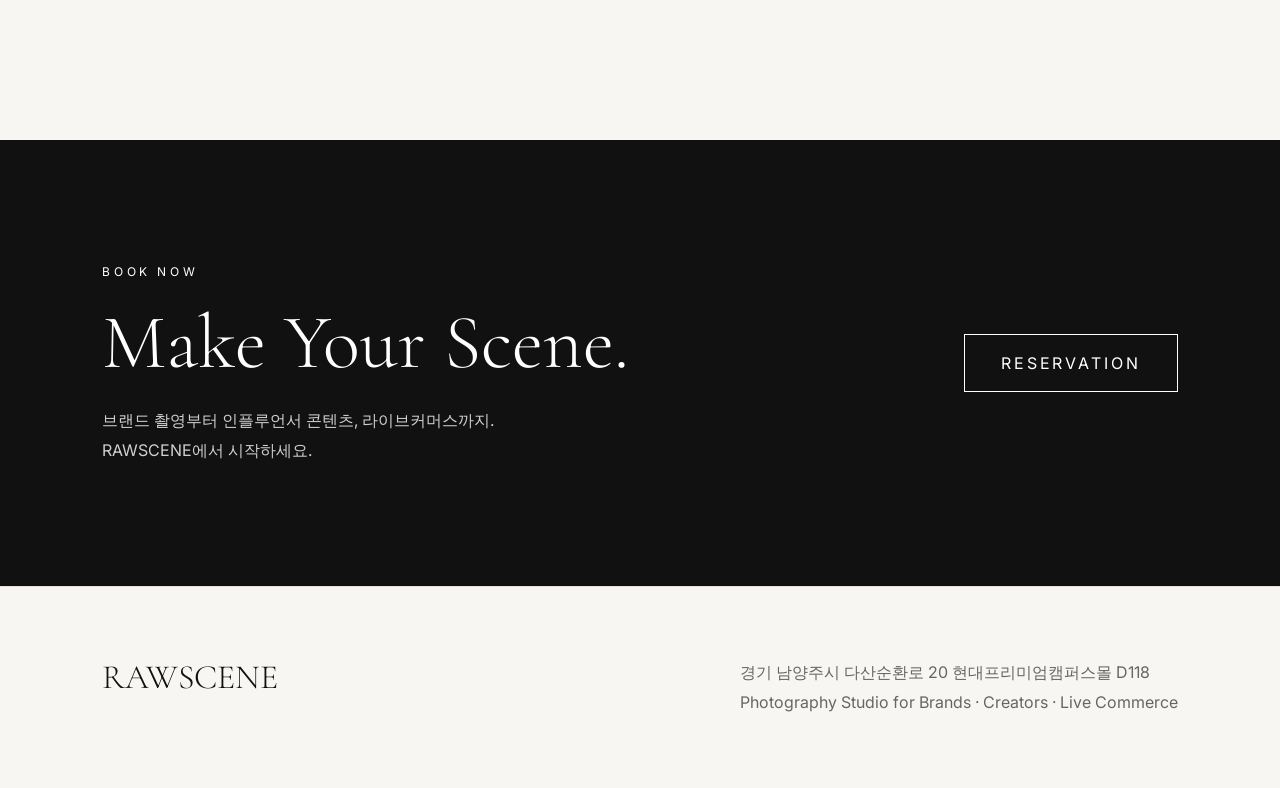
==== commit ac46c5cc: "Update index.html" ====
--- a/index.html
+++ b/index.html
@@ -159,13 +159,7 @@
 
         <span>SELECTED WORKS</span>
 
-        <h2>
-
-            Every Brand<br>
-            Has A Story.
-
-        </h2>
-
+    
     </div>
 
     <div class="works-grid">
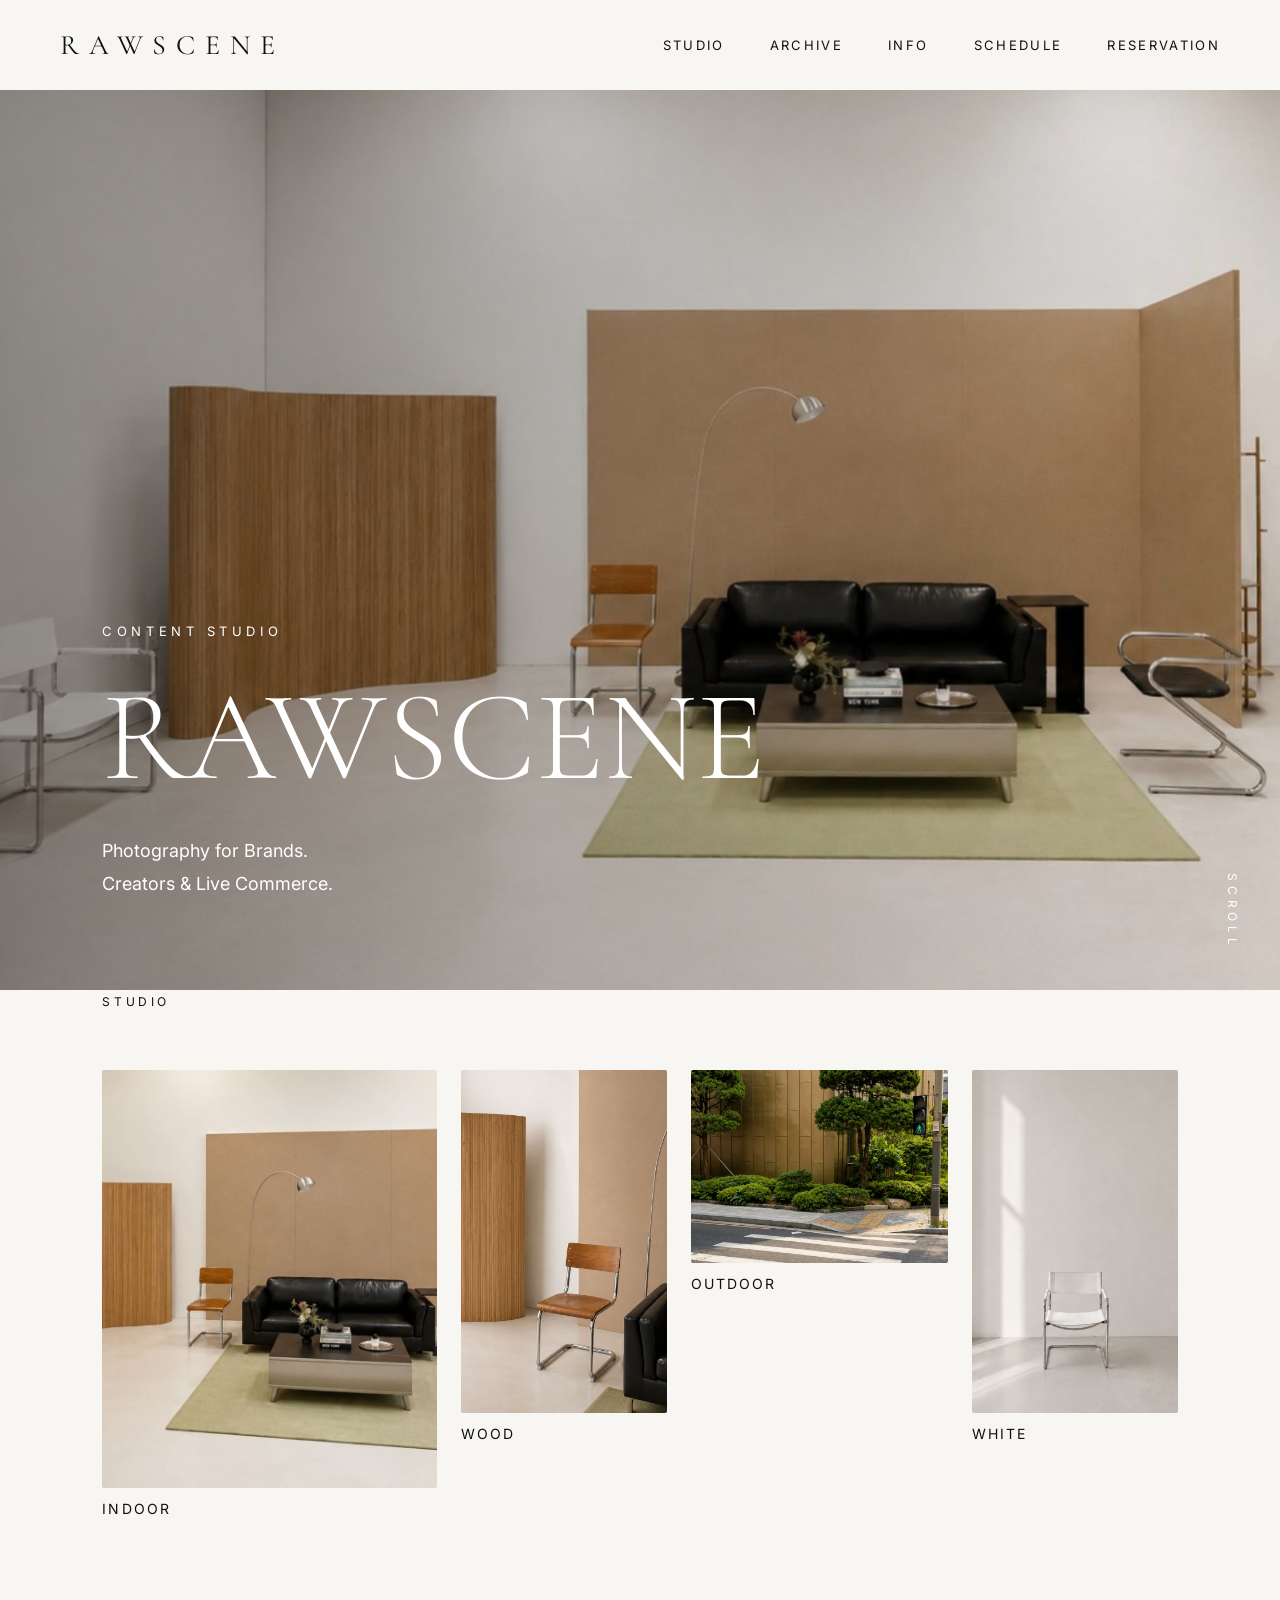
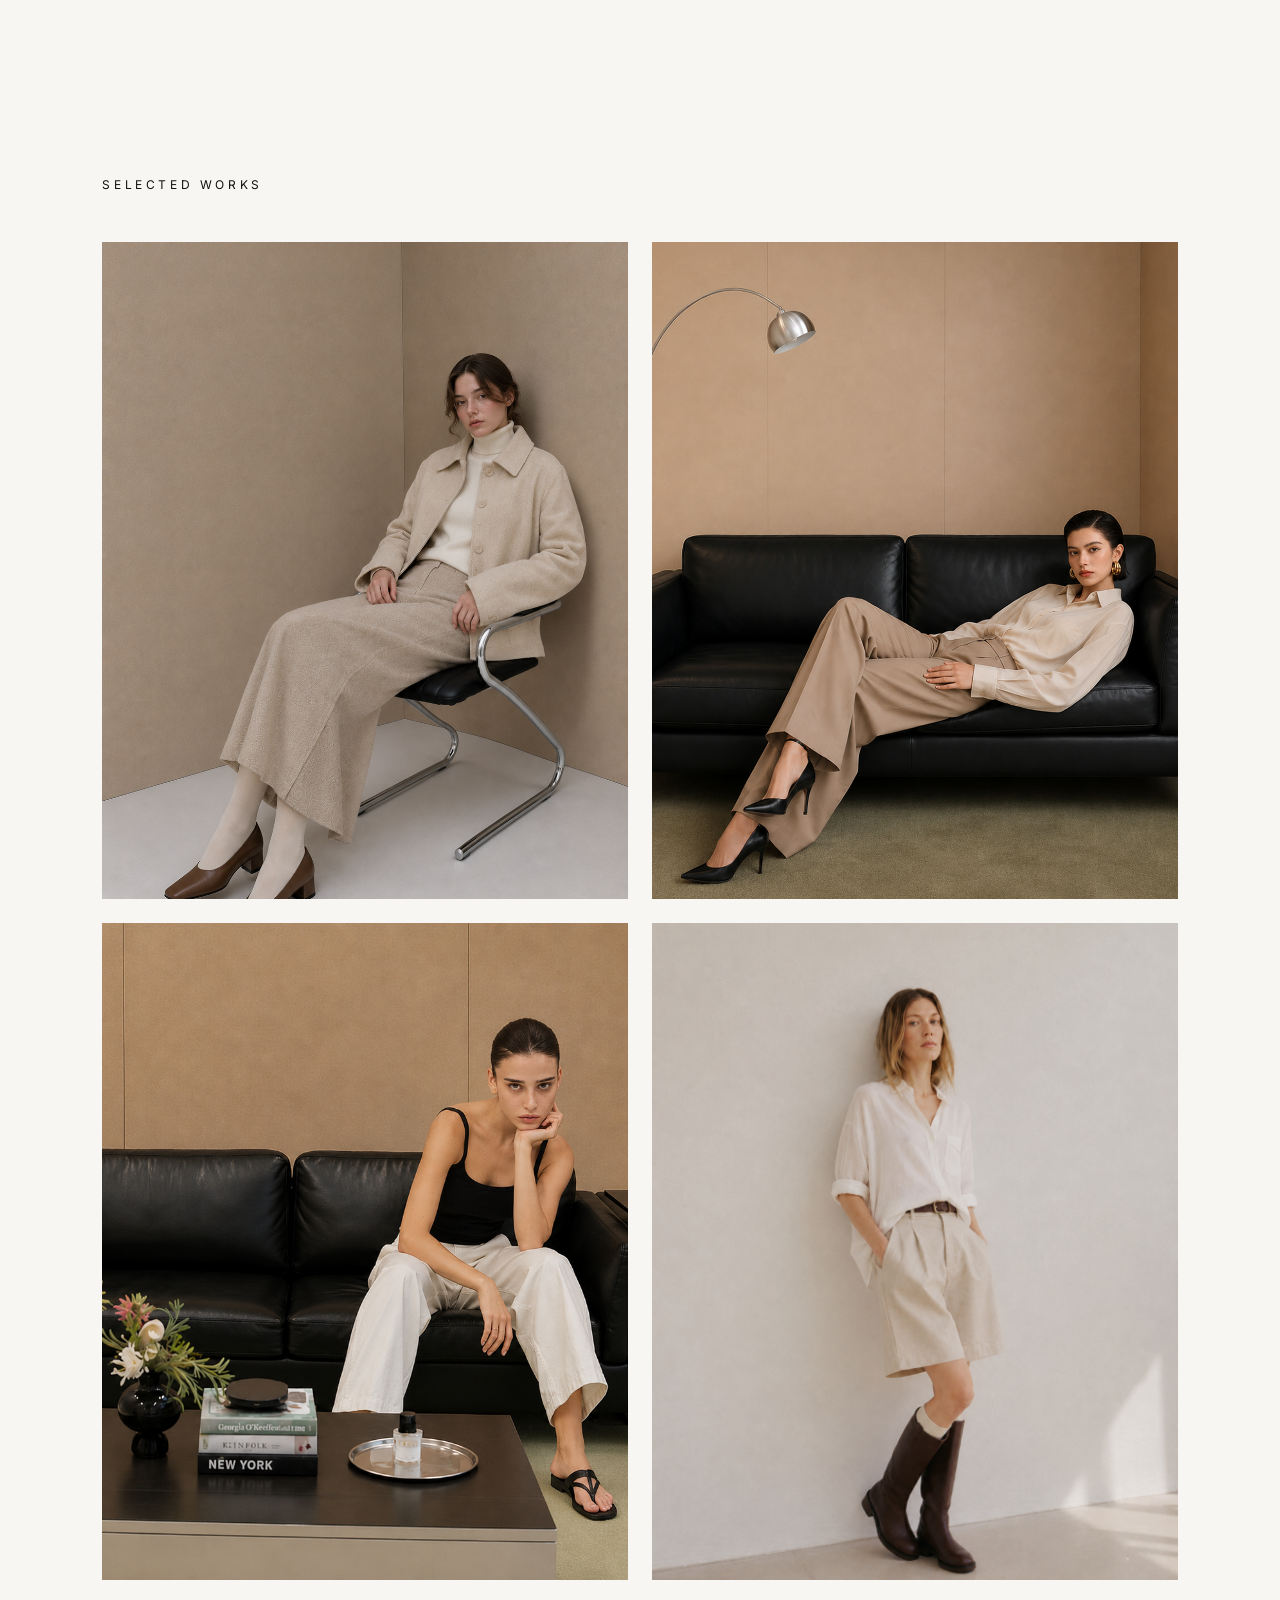
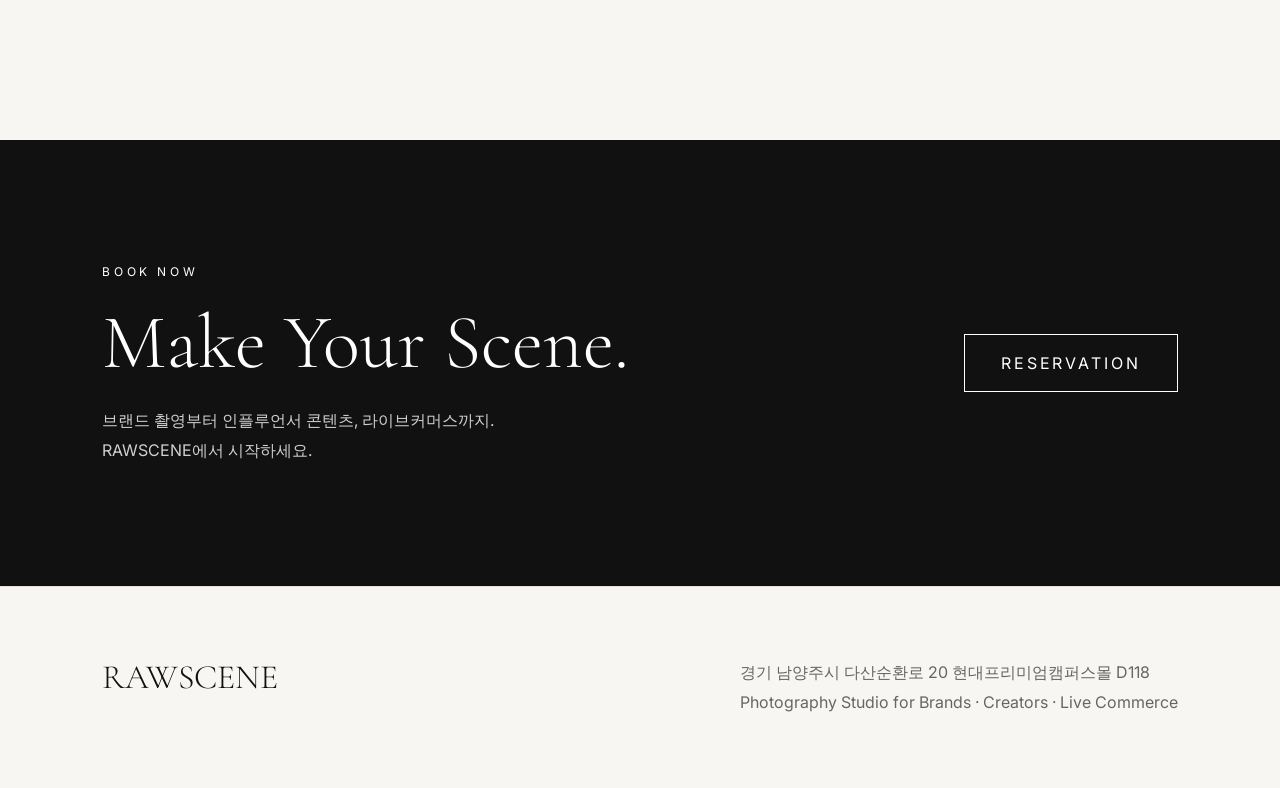
==== commit 1f83e23e: "Update index.html" ====
--- a/index.html
+++ b/index.html
@@ -159,36 +159,29 @@
 
         <span>SELECTED WORKS</span>
 
-    
     </div>
 
     <div class="works-grid">
 
         <figure>
-
             <img src="images/home-work-01.jpg" alt="Work 01">
-
-        </figure>
-
-        <figure>
-
+        </figure>
+
+        <figure>
             <img src="images/home-work-02.jpg" alt="Work 02">
-
-        </figure>
-
-        <figure>
-
-            <img src="images/home-work-03.jpg" alt="Work 03">
-
-        </figure>
-
-        <figure>
-
-            <img src="images/home-work-04.jpg" alt="Work 04">
-
-        </figure>
-
-    </div>
+        </figure>
+
+        <figure>
+            <img src="images/home-work-03.png" alt="Work 03">
+        </figure>
+
+        <figure>
+            <img src="images/home-work-04.png" alt="Work 04">
+        </figure>
+
+    </div>
+
+</section>
 
 </section>
 
--- a/rawscene-editorial.css
+++ b/rawscene-editorial.css
@@ -621,3 +621,64 @@
     }
 
 }
+@media(max-width:900px){
+
+    .header{
+        position:sticky !important;
+        top:0 !important;
+        height:auto !important;
+        min-height:86px !important;
+        padding:26px 24px 18px !important;
+        display:block !important;
+        background:#f8f6f2 !important;
+        overflow:hidden !important;
+        z-index:9999 !important;
+    }
+
+    .logo{
+        display:block !important;
+        font-size:30px !important;
+        letter-spacing:.28em !important;
+        margin-bottom:22px !important;
+        white-space:nowrap !important;
+    }
+
+    .nav{
+        display:flex !important;
+        flex-wrap:nowrap !important;
+        gap:22px !important;
+        overflow-x:auto !important;
+        overflow-y:hidden !important;
+        width:100% !important;
+        padding-bottom:4px !important;
+        -webkit-overflow-scrolling:touch !important;
+        scrollbar-width:none !important;
+    }
+
+    .nav::-webkit-scrollbar{
+        display:none !important;
+    }
+
+    .nav a{
+        display:inline-block !important;
+        flex:0 0 auto !important;
+        font-size:12px !important;
+        letter-spacing:.18em !important;
+        text-transform:uppercase !important;
+        white-space:nowrap !important;
+        opacity:1 !important;
+        color:#111 !important;
+    }
+
+    .menu-btn{
+        display:none !important;
+    }
+
+    main{
+        margin-top:0 !important;
+    }
+
+    .hero{
+        height:calc(100vh - 120px) !important;
+    }
+}
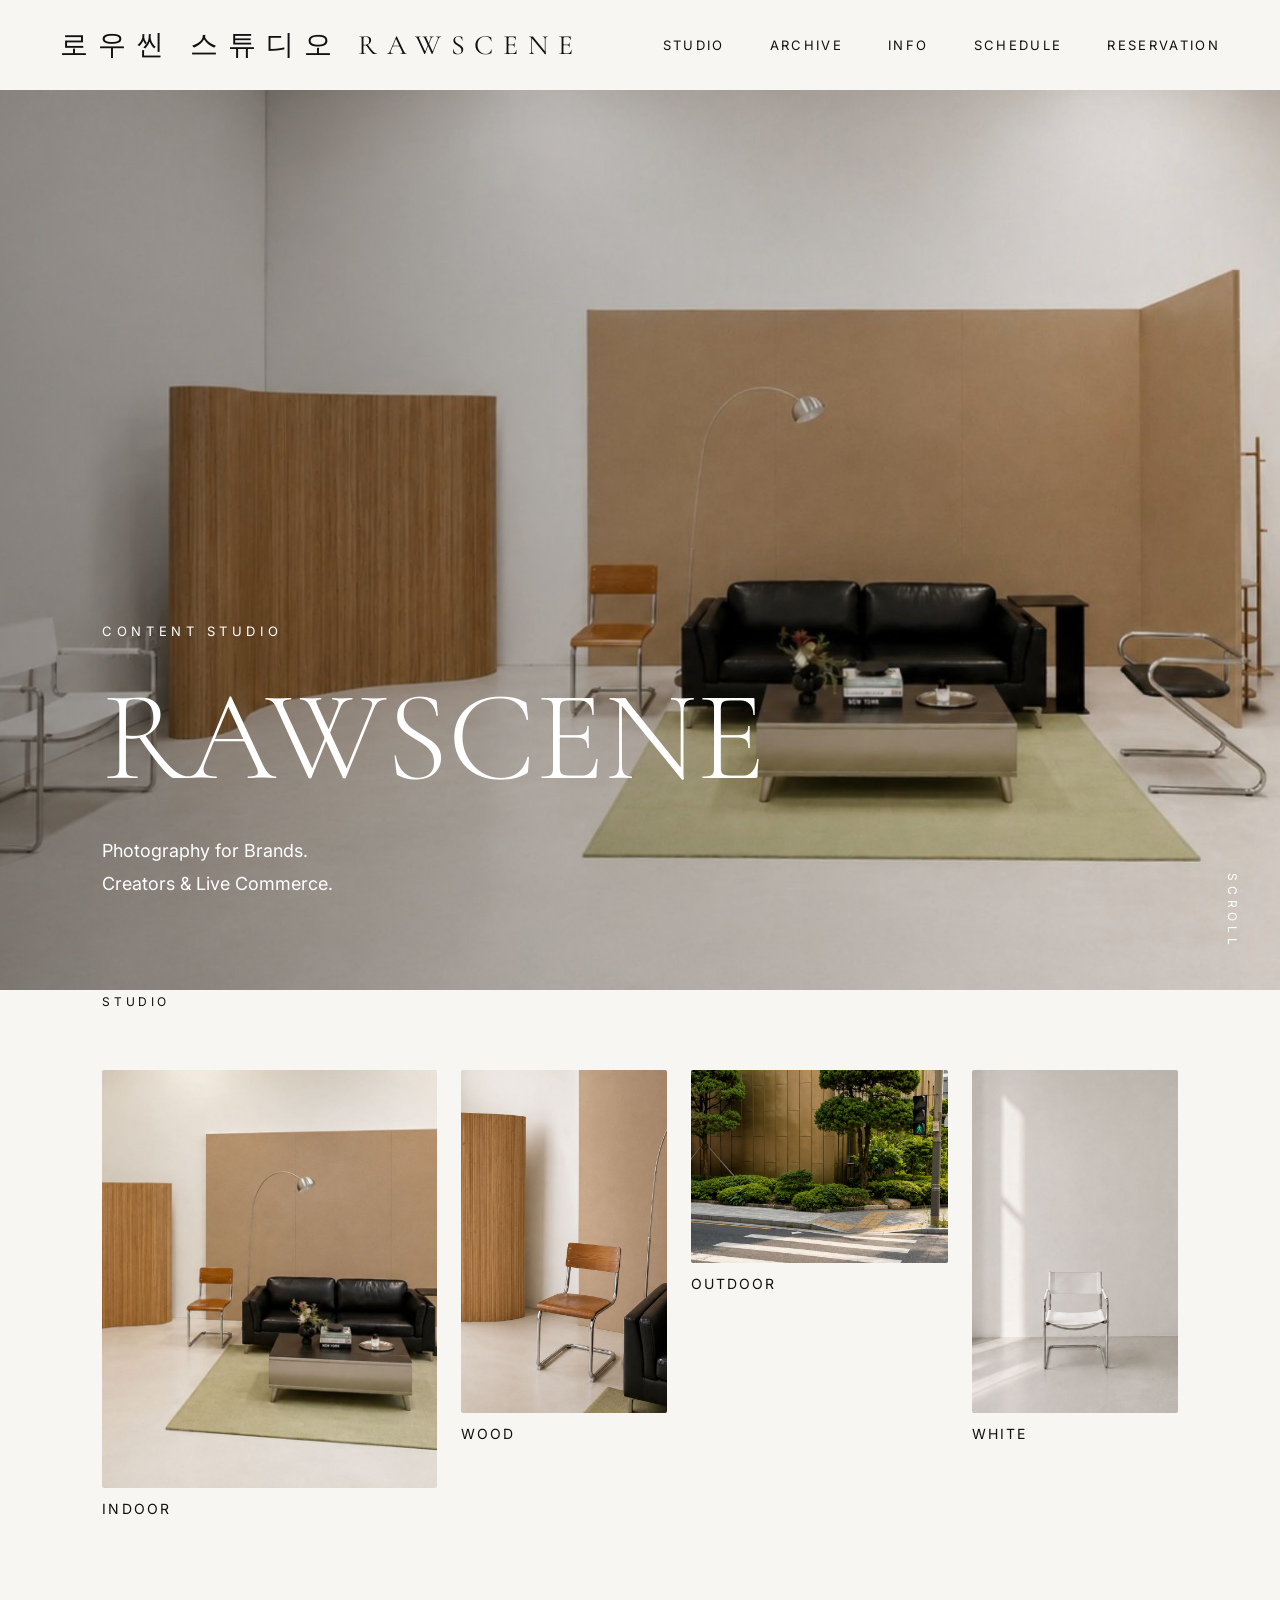
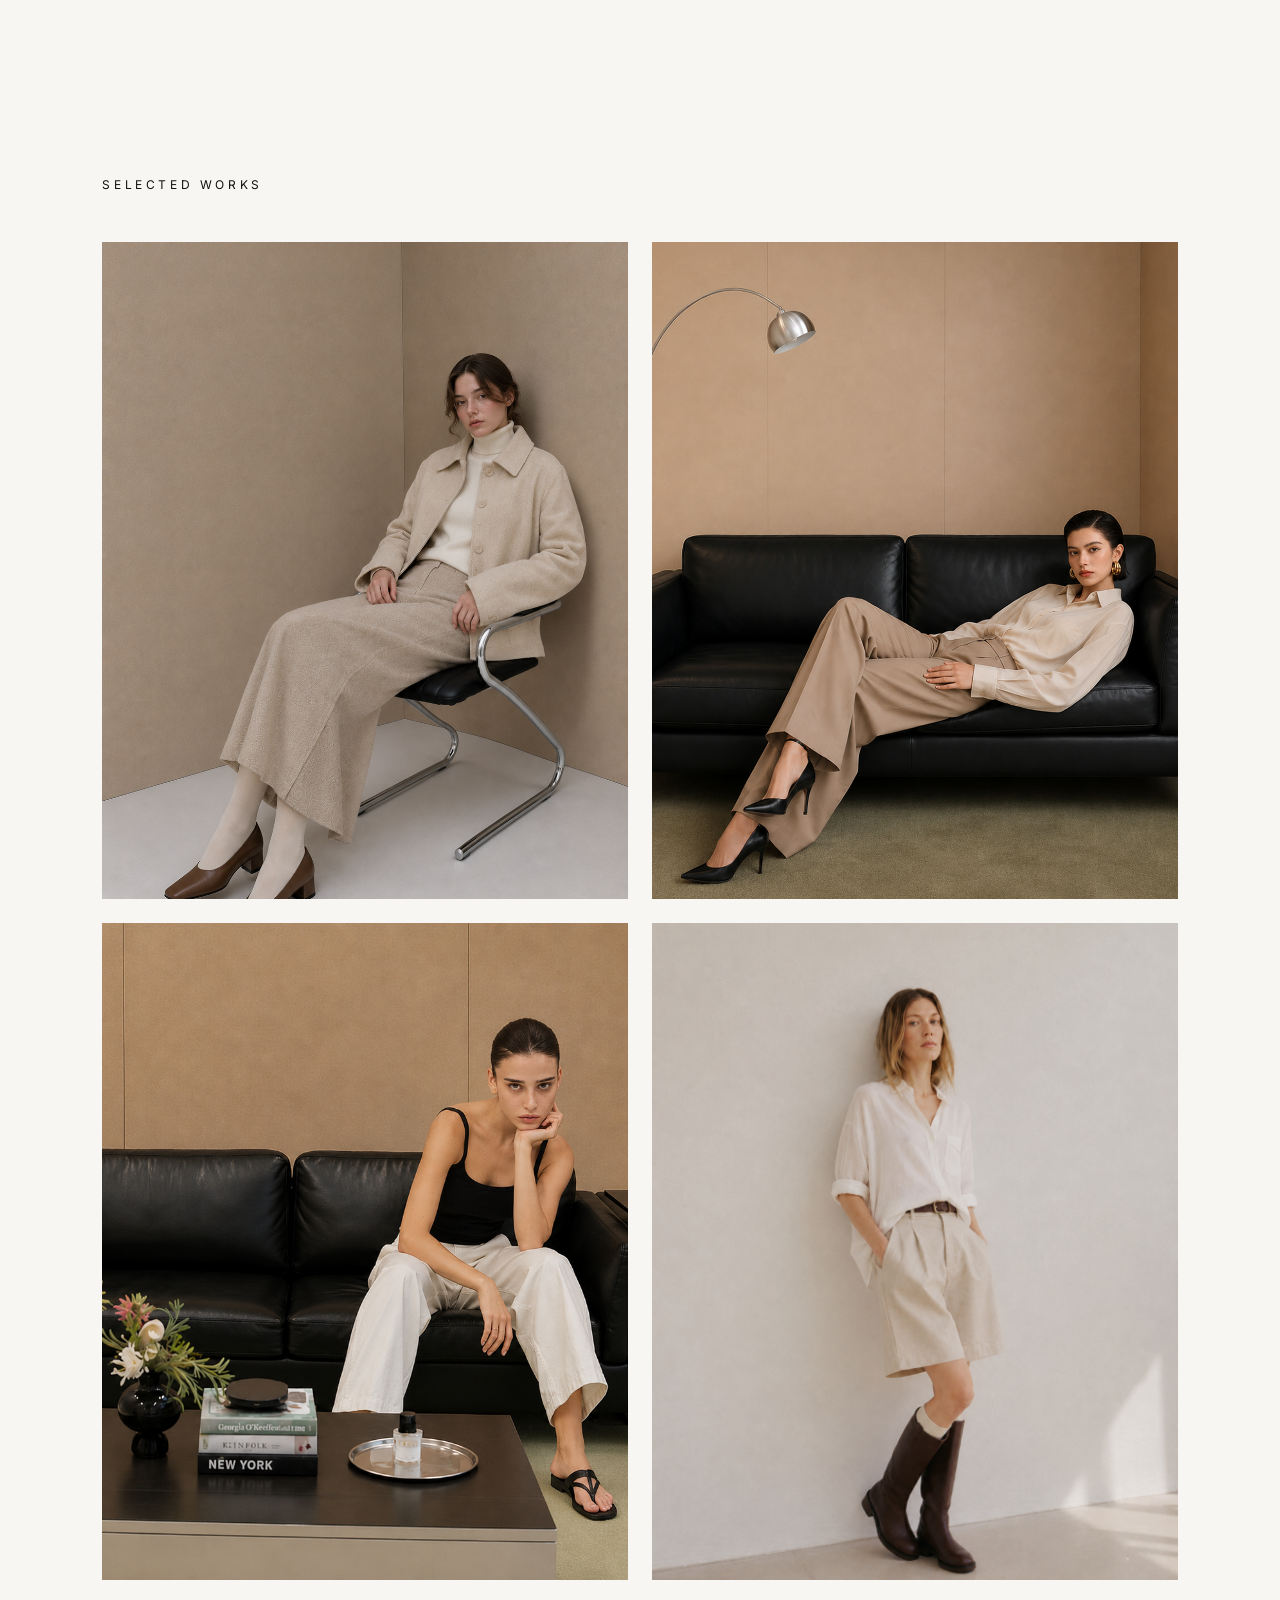
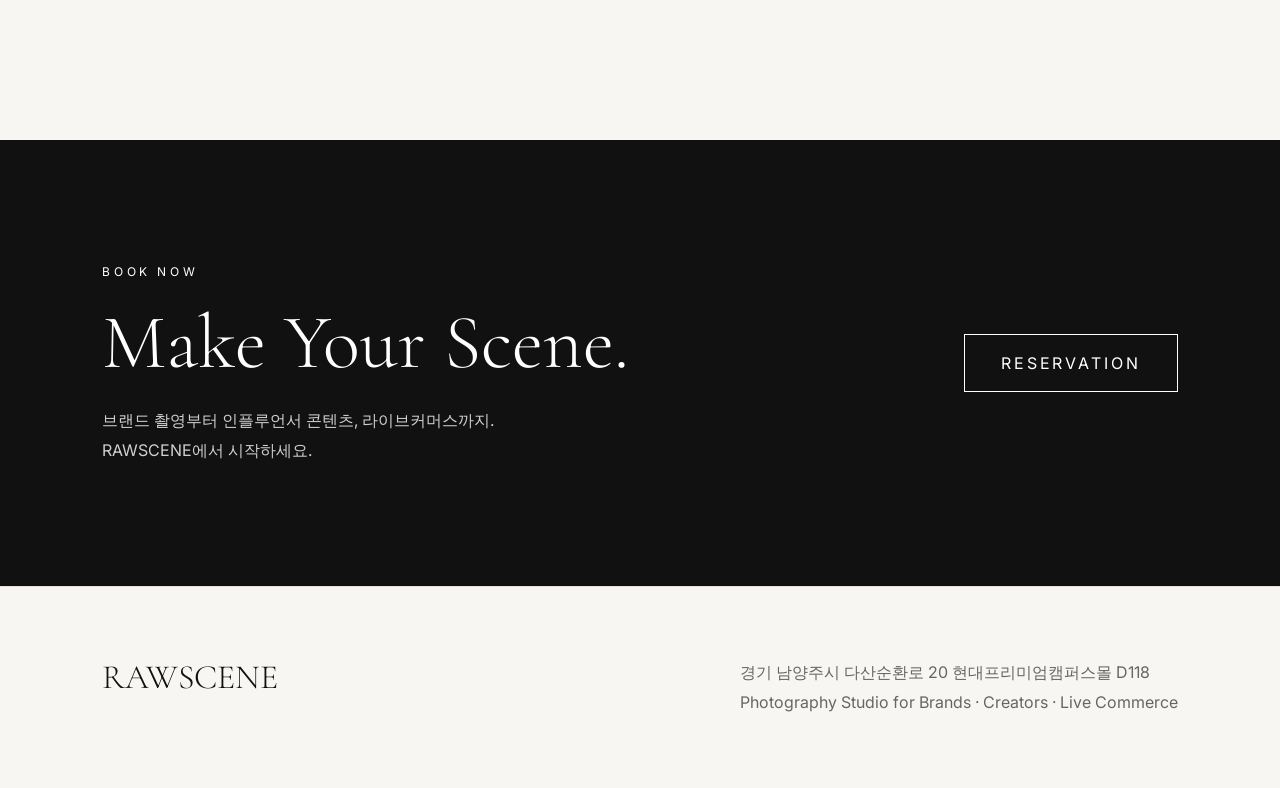
==== commit 5299d48c: "Update index.html" ====
--- a/index.html
+++ b/index.html
@@ -7,10 +7,10 @@
 
 <meta name="viewport" content="width=device-width, initial-scale=1.0">
 
-<title>RAWSCENE | Content Studio</title>
+<title>로우씬 스튜디오 RAWSCENE | 남양주 다산 촬영 스튜디오</title>
 
 <meta name="description"
-content="Brand Photography • Creator Content • Live Commerce Studio">
+content="로우씬 스튜디오 RAWSCENE. 남양주 다산에 위치한 브랜드 촬영, 크리에이터 콘텐츠, 라이브커머스를 위한 촬영 스튜디오. 공간 안내 및 온라인 예약.">
 
 <link rel="stylesheet" href="rawscene-editorial.css">
 
@@ -22,7 +22,7 @@
 
     <a href="index.html" class="logo">
 
-        RAWSCENE
+        로우씬 스튜디오 RAWSCENE
 
     </a>
 
--- a/rawscene-editorial.css
+++ b/rawscene-editorial.css
@@ -1,4 +1,9 @@
 @import url('https://fonts.googleapis.com/css2?family=Cormorant+Garamond:wght@300;400;500&family=Inter:wght@300;400;500;600&display=swap');
+
+
+/* =========================
+   BASIC
+========================= */
 
 *{
     margin:0;
@@ -17,6 +22,10 @@
     overflow-x:hidden;
 }
 
+body.lightbox-open{
+    overflow:hidden;
+}
+
 img{
     width:100%;
     display:block;
@@ -27,148 +36,61 @@
     text-decoration:none;
 }
 
+button{
+    font:inherit;
+}
+
+
+/* =========================
+   HEADER
+========================= */
+
 .header{
-
     position:fixed;
-
     top:0;
     left:0;
-
     width:100%;
-
     height:90px;
-
     display:flex;
-
     justify-content:space-between;
-
     align-items:center;
-
     padding:0 60px;
-
     background:rgba(248,246,242,.92);
-
     backdrop-filter:blur(15px);
-
+    -webkit-backdrop-filter:blur(15px);
     z-index:1000;
-
 }
 
 .logo{
-
-    font-family:'Cormorant Garamond',serif;
-
+    font-family:'Cormorant Garamond',serif;
     font-size:28px;
-
     letter-spacing:.35em;
-
+    white-space:nowrap;
 }
 
 .nav{
-
     display:flex;
-
     gap:45px;
-
 }
 
 .nav a{
-
+    position:relative;
     font-size:13px;
-
     letter-spacing:.18em;
-
     text-transform:uppercase;
-
-}
-
-.hero{
-
-    position:relative;
-
-    height:100vh;
-
-    overflow:hidden;
-
-}
-
-.hero-image{
-
-    width:100%;
-
-    height:100%;
-
-    object-fit:cover;
-
-}
-
-.hero-overlay{
-
+    white-space:nowrap;
+}
+
+.nav a[aria-current="page"]::after{
+    content:"";
     position:absolute;
-
-    inset:0;
-
-    background:rgba(0,0,0,.18);
-
-}
-
-.hero-copy{
-
-    position:absolute;
-
-    left:8%;
-
-    bottom:13%;
-
-    color:white;
-
-}
-
-.hero-copy span{
-
-    letter-spacing:.35em;
-
-    font-size:13px;
-
-}
-
-.hero-copy h1{
-
-    font-family:'Cormorant Garamond',serif;
-
-    font-size:clamp(90px,10vw,170px);
-
-    font-weight:300;
-
-    margin:20px 0;
-
-}
-
-.hero-copy p{
-
-    font-size:18px;
-
-    line-height:1.8;
-
-}
-
-.scroll{
-
-    position:absolute;
-
-    right:40px;
-
-    bottom:40px;
-
-    writing-mode:vertical-rl;
-
-    color:white;
-
-    letter-spacing:.4em;
-
-    font-size:12px;
-
-}
+    left:0;
+    right:.18em;
+    bottom:-8px;
+    height:1px;
+    background:#111;
+}
+
 .menu-btn{
     display:none;
 }
@@ -177,398 +99,440 @@
     margin-top:90px;
 }
 
+
+/* =========================
+   HOME HERO
+========================= */
+
+.hero{
+    position:relative;
+    height:100vh;
+    overflow:hidden;
+}
+
+.hero-image{
+    width:100%;
+    height:100%;
+    object-fit:cover;
+}
+
+.hero-overlay{
+    position:absolute;
+    inset:0;
+    background:rgba(0,0,0,.18);
+}
+
+.hero-copy{
+    position:absolute;
+    left:8%;
+    bottom:13%;
+    color:white;
+}
+
+.hero-copy span{
+    letter-spacing:.35em;
+    font-size:13px;
+}
+
+.hero-copy h1{
+    font-family:'Cormorant Garamond',serif;
+    font-size:clamp(90px,10vw,170px);
+    font-weight:300;
+    margin:20px 0;
+}
+
+.hero-copy p{
+    font-size:18px;
+    line-height:1.8;
+}
+
+.scroll{
+    position:absolute;
+    right:40px;
+    bottom:40px;
+    writing-mode:vertical-rl;
+    color:white;
+    letter-spacing:.4em;
+    font-size:12px;
+}
+
+
+/* =========================
+   HOME MANIFEST
+========================= */
+
 .manifest{
-
     padding:120px 8%;
-
     text-align:center;
-
 }
 
 .manifest p{
-
-    font-family:'Cormorant Garamond',serif;
-
+    font-family:'Cormorant Garamond',serif;
     font-size:clamp(32px,4vw,56px);
-
     line-height:1.4;
-
-}
+}
+
+
+/* =========================
+   HOME SPACE
+========================= */
 
 .space-title{
-
     padding:0 8% 60px;
-
 }
 
 .space-title span{
-
     letter-spacing:.3em;
-
     font-size:12px;
-
 }
 
 .space-title h2{
-
-    font-family:'Cormorant Garamond',serif;
-
+    font-family:'Cormorant Garamond',serif;
     font-size:clamp(60px,7vw,110px);
-
     font-weight:300;
-
     margin-top:15px;
-
 }
 
 .space-grid{
-
     padding:0 8% 140px;
-
     display:grid;
-
     grid-template-columns:1.3fr .8fr 1fr .8fr;
-
     gap:24px;
-
     align-items:start;
-
 }
 
 .space-grid figure{
-
     margin:0;
-
 }
 
 .space-grid img{
-
     width:100%;
-
     border-radius:2px;
-
 }
 
 .space-grid .large img{
-
     aspect-ratio:4/5;
-
     object-fit:cover;
-
 }
 
 .space-grid .tall img{
-
     aspect-ratio:3/5;
-
     object-fit:cover;
-
 }
 
 .space-grid .wide img{
-
     aspect-ratio:4/3;
-
     object-fit:cover;
-
 }
 
 .space-grid figcaption{
-
     margin-top:12px;
-
     font-size:14px;
-
     letter-spacing:.15em;
-
     text-transform:uppercase;
-
-}
+}
+
+
+/* =========================
+   HOME WORKS
+========================= */
+
 .works{
-
     padding:120px 8% 160px;
-
 }
 
 .works-head{
-
     display:flex;
-
     justify-content:space-between;
-
     align-items:flex-end;
-
     margin-bottom:50px;
-
 }
 
 .works-head span{
-
     font-size:12px;
-
     letter-spacing:.3em;
-
 }
 
 .works-head h2{
-
-    font-family:'Cormorant Garamond',serif;
-
+    font-family:'Cormorant Garamond',serif;
     font-size:clamp(60px,7vw,110px);
-
     font-weight:300;
-
     line-height:.95;
-
 }
 
 .works-grid{
-
     display:grid;
-
     grid-template-columns:repeat(2,minmax(0,1fr));
-
     gap:24px;
-
 }
 
 .works-grid figure{
-
     margin:0;
-
 }
 
 .works-grid img{
-
     width:100%;
-
     aspect-ratio:4/5;
-
     object-fit:cover;
-
+}
+
+
+/* =========================
+   STUDIO GALLERY PAGE
+========================= */
+
+.studio-gallery-page{
+    padding-top:1px;
+}
+
+.studio-gallery-heading{
+    padding:120px 8% 80px;
+}
+
+.studio-gallery-label{
+    margin-bottom:18px;
+    font-size:12px;
+    font-weight:400;
+    letter-spacing:.35em;
+}
+
+.studio-gallery-heading h1{
+    font-family:'Cormorant Garamond',serif;
+    font-size:clamp(62px,8vw,128px);
+    font-weight:300;
+    line-height:.9;
+    letter-spacing:-.025em;
+}
+
+.studio-gallery-description{
+    max-width:580px;
+    margin-top:36px;
+    color:#5e5b56;
+    font-size:14px;
+    line-height:1.9;
+    word-break:keep-all;
+}
+
+.studio-gallery{
+    display:grid;
+    grid-template-columns:repeat(2,minmax(0,1fr));
+    gap:20px;
+    padding:0 8% 150px;
+}
+
+.gallery-item{
+    margin:0;
+    overflow:hidden;
+    background:#ece8e1;
+}
+
+.gallery-item-wide{
+    grid-column:1 / -1;
+}
+
+.gallery-button{
+    width:100%;
+    margin:0;
+    padding:0;
     display:block;
-
-}
+    border:0;
+    background:none;
+    overflow:hidden;
+    cursor:zoom-in;
+}
+
+.gallery-button img{
+    width:100%;
+    aspect-ratio:4/3;
+    object-fit:cover;
+    transition:transform .7s cubic-bezier(.2,.65,.3,1);
+}
+
+.gallery-button:hover img{
+    transform:scale(1.015);
+}
+
+.gallery-button:focus-visible{
+    outline:2px solid #111;
+    outline-offset:4px;
+}
+
+
+/* =========================
+   LIGHTBOX
+========================= */
+
+.gallery-lightbox{
+    position:fixed;
+    inset:0;
+    display:flex;
+    justify-content:center;
+    align-items:center;
+    padding:50px 100px;
+    background:rgba(10,10,10,.96);
+    opacity:0;
+    visibility:hidden;
+    pointer-events:none;
+    transition:
+        opacity .25s ease,
+        visibility .25s ease;
+    z-index:10000;
+}
+
+.gallery-lightbox.is-open{
+    opacity:1;
+    visibility:visible;
+    pointer-events:auto;
+}
+
+.lightbox-image-wrap{
+    position:relative;
+    width:100%;
+    height:100%;
+    display:flex;
+    justify-content:center;
+    align-items:center;
+}
+
+.lightbox-image{
+    width:auto;
+    max-width:100%;
+    max-height:calc(100vh - 100px);
+    object-fit:contain;
+    user-select:none;
+    -webkit-user-drag:none;
+}
+
+.lightbox-close{
+    position:absolute;
+    top:24px;
+    right:30px;
+    width:48px;
+    height:48px;
+    border:0;
+    background:none;
+    color:#fff;
+    font-size:42px;
+    font-weight:300;
+    line-height:1;
+    cursor:pointer;
+    z-index:3;
+}
+
+.lightbox-arrow{
+    position:absolute;
+    top:50%;
+    width:56px;
+    height:70px;
+    border:0;
+    background:none;
+    color:#fff;
+    font-family:'Cormorant Garamond',serif;
+    font-size:64px;
+    font-weight:300;
+    line-height:1;
+    transform:translateY(-50%);
+    cursor:pointer;
+    z-index:3;
+}
+
+.lightbox-prev{
+    left:24px;
+}
+
+.lightbox-next{
+    right:24px;
+}
+
+.lightbox-counter{
+    position:absolute;
+    left:50%;
+    bottom:2px;
+    transform:translateX(-50%);
+    color:rgba(255,255,255,.72);
+    font-size:11px;
+    letter-spacing:.25em;
+    white-space:nowrap;
+}
+
+
+/* =========================
+   RESERVATION BANNER
+========================= */
 
 .reservation-banner{
-
     background:#111;
-
     color:#fff;
-
     padding:120px 8%;
-
     display:flex;
-
     justify-content:space-between;
-
     align-items:center;
-
     gap:60px;
-
 }
 
 .reservation-banner span{
-
     font-size:12px;
-
     letter-spacing:.3em;
-
 }
 
 .reservation-banner h2{
-
-    font-family:'Cormorant Garamond',serif;
-
+    font-family:'Cormorant Garamond',serif;
     font-size:clamp(56px,6vw,90px);
-
     font-weight:300;
-
     margin:16px 0;
-
 }
 
 .reservation-banner p{
-
     max-width:480px;
-
     line-height:1.9;
-
     opacity:.8;
-
 }
 
 .reservation-banner a{
-
+    flex-shrink:0;
     border:1px solid #fff;
-
     padding:18px 36px;
-
     text-transform:uppercase;
-
     letter-spacing:.18em;
-
-}
+    transition:
+        background .25s ease,
+        color .25s ease;
+}
+
+.reservation-banner a:hover{
+    background:#fff;
+    color:#111;
+}
+
+
+/* =========================
+   FOOTER
+========================= */
 
 .footer{
-
     display:flex;
-
     justify-content:space-between;
-
+    gap:50px;
     padding:70px 8%;
-
     border-top:1px solid #e5e0d8;
-
 }
 
 .footer h3{
-
-    font-family:'Cormorant Garamond',serif;
-
+    font-family:'Cormorant Garamond',serif;
     font-size:34px;
-
     font-weight:300;
-
 }
 
 .footer p{
-
     line-height:1.9;
-
     color:#666;
-
-}
-
-@media (max-width:900px){
-
-.header{
-
-padding:0 20px;
-
-height:72px;
-
-}
-
-.nav{
-
-display:none;
-
-}
-
-.hero-copy{
-
-left:24px;
-
-right:24px;
-
-bottom:60px;
-
-}
-
-.hero-copy h1{
-
-font-size:64px;
-
-}
-
-.hero-copy p{
-
-font-size:15px;
-
-}
-
-.scroll{
-
-display:none;
-
-}
-
-.manifest{
-
-padding:70px 24px;
-
-}
-
-.manifest p{
-
-font-size:34px;
-
-}
-
-.space-title{
-
-padding:0 24px 40px;
-
-}
-
-.space-grid{
-
-grid-template-columns:1fr;
-
-padding:0 24px 80px;
-
-gap:16px;
-
-}
-
-.space-grid .large img,
-.space-grid .tall img,
-.space-grid .wide img{
-
-aspect-ratio:4/5;
-
-}
-
-.works{
-
-padding:70px 24px;
-
-}
-
-.works-head{
-
-display:block;
-
-}
-
-.works-head h2{
-
-margin-top:16px;
-
-}
-
-.works-grid{
-
-grid-template-columns:1fr;
-
-}
-
-.reservation-banner{
-
-display:block;
-
-padding:70px 24px;
-
-}
-
-.reservation-banner a{
-
-display:inline-block;
-
-margin-top:30px;
-
-}
-
-.footer{
-
-display:block;
-
-padding:50px 24px;
-
-}
-
-}
+}
+
+
+/* =========================
+   DESKTOP
+========================= */
+
 @media (min-width:901px){
 
     .hero-image{
@@ -590,95 +554,222 @@
     }
 
 }
+
+
+/* =========================
+   MOBILE
+========================= */
+
 @media (max-width:900px){
 
     .header{
-        height:72px;
-        padding:0 20px;
+        position:sticky;
+        top:0;
+        width:100%;
+        height:auto;
+        min-height:86px;
+        padding:26px 24px 18px;
+        display:block;
+        background:#f8f6f2;
+        overflow:hidden;
+        z-index:9999;
+    }
+
+    .logo{
+        display:block;
+        margin:0 0 22px;
+        font-size:30px;
+        letter-spacing:.28em;
+    }
+
+    .nav{
+        display:flex;
+        flex-wrap:nowrap;
+        gap:22px;
+        width:100%;
+        padding-bottom:4px;
         overflow-x:auto;
-        white-space:nowrap;
-    }
-
-    .logo{
-        font-size:24px;
-        flex-shrink:0;
-        margin-right:28px;
-    }
-
-    .nav{
-        display:flex !important;
-        gap:24px;
-        flex-shrink:0;
+        overflow-y:hidden;
+        -webkit-overflow-scrolling:touch;
+        scrollbar-width:none;
+    }
+
+    .nav::-webkit-scrollbar{
+        display:none;
     }
 
     .nav a{
+        display:inline-block;
+        flex:0 0 auto;
+        color:#111;
         font-size:12px;
-        letter-spacing:.16em;
+        letter-spacing:.18em;
+        opacity:1;
+    }
+
+    .nav a[aria-current="page"]::after{
+        bottom:-5px;
     }
 
     .menu-btn{
         display:none;
     }
 
-}
-@media(max-width:900px){
-
-    .header{
-        position:sticky !important;
-        top:0 !important;
-        height:auto !important;
-        min-height:86px !important;
-        padding:26px 24px 18px !important;
-        display:block !important;
-        background:#f8f6f2 !important;
-        overflow:hidden !important;
-        z-index:9999 !important;
-    }
-
-    .logo{
-        display:block !important;
-        font-size:30px !important;
-        letter-spacing:.28em !important;
-        margin-bottom:22px !important;
-        white-space:nowrap !important;
-    }
-
-    .nav{
-        display:flex !important;
-        flex-wrap:nowrap !important;
-        gap:22px !important;
-        overflow-x:auto !important;
-        overflow-y:hidden !important;
-        width:100% !important;
-        padding-bottom:4px !important;
-        -webkit-overflow-scrolling:touch !important;
-        scrollbar-width:none !important;
-    }
-
-    .nav::-webkit-scrollbar{
-        display:none !important;
-    }
-
-    .nav a{
-        display:inline-block !important;
-        flex:0 0 auto !important;
-        font-size:12px !important;
-        letter-spacing:.18em !important;
-        text-transform:uppercase !important;
-        white-space:nowrap !important;
-        opacity:1 !important;
-        color:#111 !important;
-    }
-
-    .menu-btn{
-        display:none !important;
-    }
-
     main{
-        margin-top:0 !important;
+        margin-top:0;
     }
 
     .hero{
-        height:calc(100vh - 120px) !important;
-    }
-}
+        height:calc(100vh - 120px);
+    }
+
+    .hero-copy{
+        left:24px;
+        right:24px;
+        bottom:60px;
+    }
+
+    .hero-copy h1{
+        font-size:64px;
+    }
+
+    .hero-copy p{
+        font-size:15px;
+    }
+
+    .scroll{
+        display:none;
+    }
+
+    .manifest{
+        padding:70px 24px;
+    }
+
+    .manifest p{
+        font-size:34px;
+    }
+
+    .space-title{
+        padding:0 24px 40px;
+    }
+
+    .space-grid{
+        grid-template-columns:1fr;
+        padding:0 24px 80px;
+        gap:16px;
+    }
+
+    .space-grid .large img,
+    .space-grid .tall img,
+    .space-grid .wide img{
+        aspect-ratio:4/5;
+    }
+
+    .works{
+        padding:70px 24px;
+    }
+
+    .works-head{
+        display:block;
+    }
+
+    .works-head h2{
+        margin-top:16px;
+    }
+
+    .works-grid{
+        grid-template-columns:1fr;
+    }
+
+    .studio-gallery-heading{
+        padding:72px 20px 48px;
+    }
+
+    .studio-gallery-label{
+        margin-bottom:14px;
+        font-size:10px;
+    }
+
+    .studio-gallery-heading h1{
+        font-size:clamp(48px,15vw,72px);
+        line-height:.92;
+    }
+
+    .studio-gallery-description{
+        max-width:440px;
+        margin-top:24px;
+        font-size:12px;
+        line-height:1.8;
+    }
+
+    .studio-gallery{
+        grid-template-columns:repeat(2,minmax(0,1fr));
+        gap:6px;
+        padding:0 6px 80px;
+    }
+
+    .gallery-button img{
+        aspect-ratio:4/3;
+    }
+
+    .gallery-button:hover img{
+        transform:none;
+    }
+
+    .reservation-banner{
+        display:block;
+        padding:70px 24px;
+    }
+
+    .reservation-banner a{
+        display:inline-block;
+        margin-top:30px;
+    }
+
+    .footer{
+        display:block;
+        padding:50px 24px;
+    }
+
+    .footer-right{
+        margin-top:28px;
+    }
+
+    .gallery-lightbox{
+        padding:60px 10px 48px;
+    }
+
+    .lightbox-image{
+        max-height:calc(100vh - 108px);
+    }
+
+    .lightbox-close{
+        top:10px;
+        right:10px;
+        width:44px;
+        height:44px;
+        font-size:38px;
+    }
+
+    .lightbox-arrow{
+        top:auto;
+        bottom:8px;
+        width:50px;
+        height:44px;
+        font-size:50px;
+        transform:none;
+    }
+
+    .lightbox-prev{
+        left:12px;
+    }
+
+    .lightbox-next{
+        right:12px;
+    }
+
+    .lightbox-counter{
+        bottom:16px;
+    }
+
+}
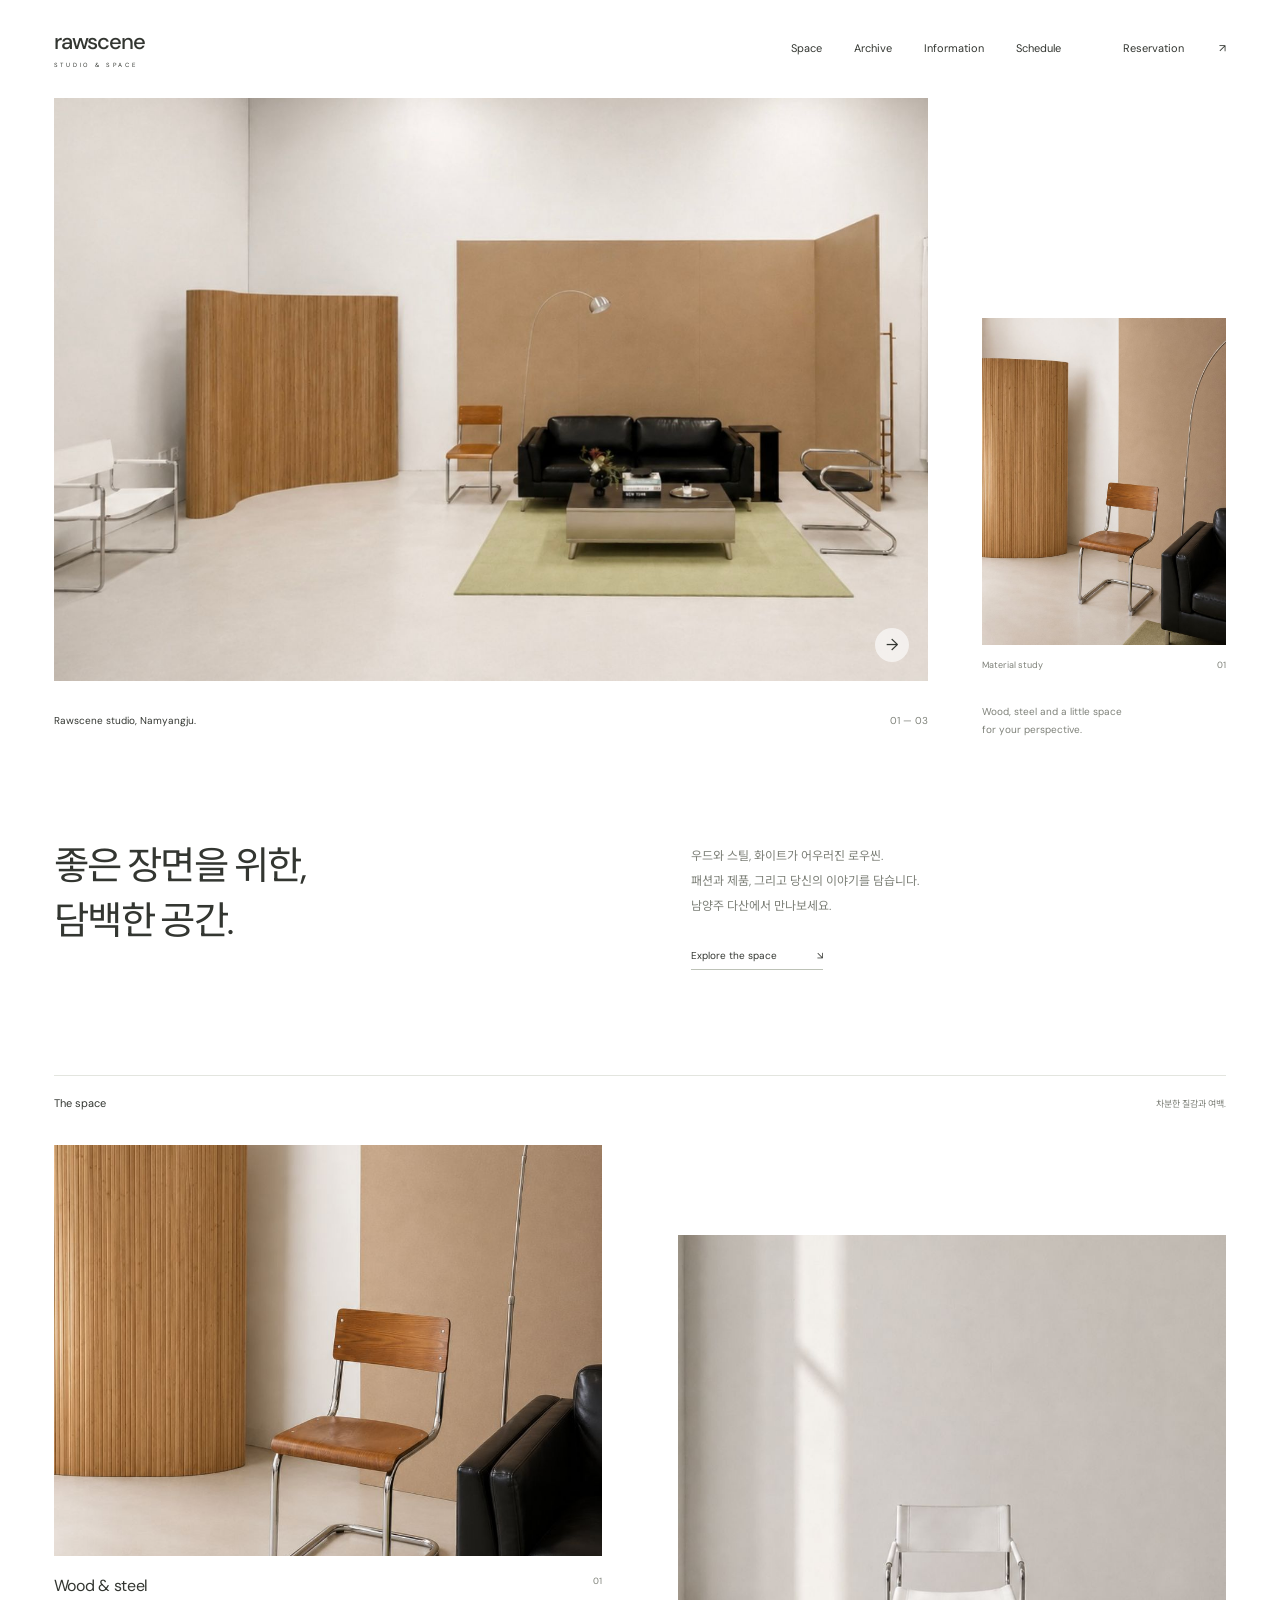
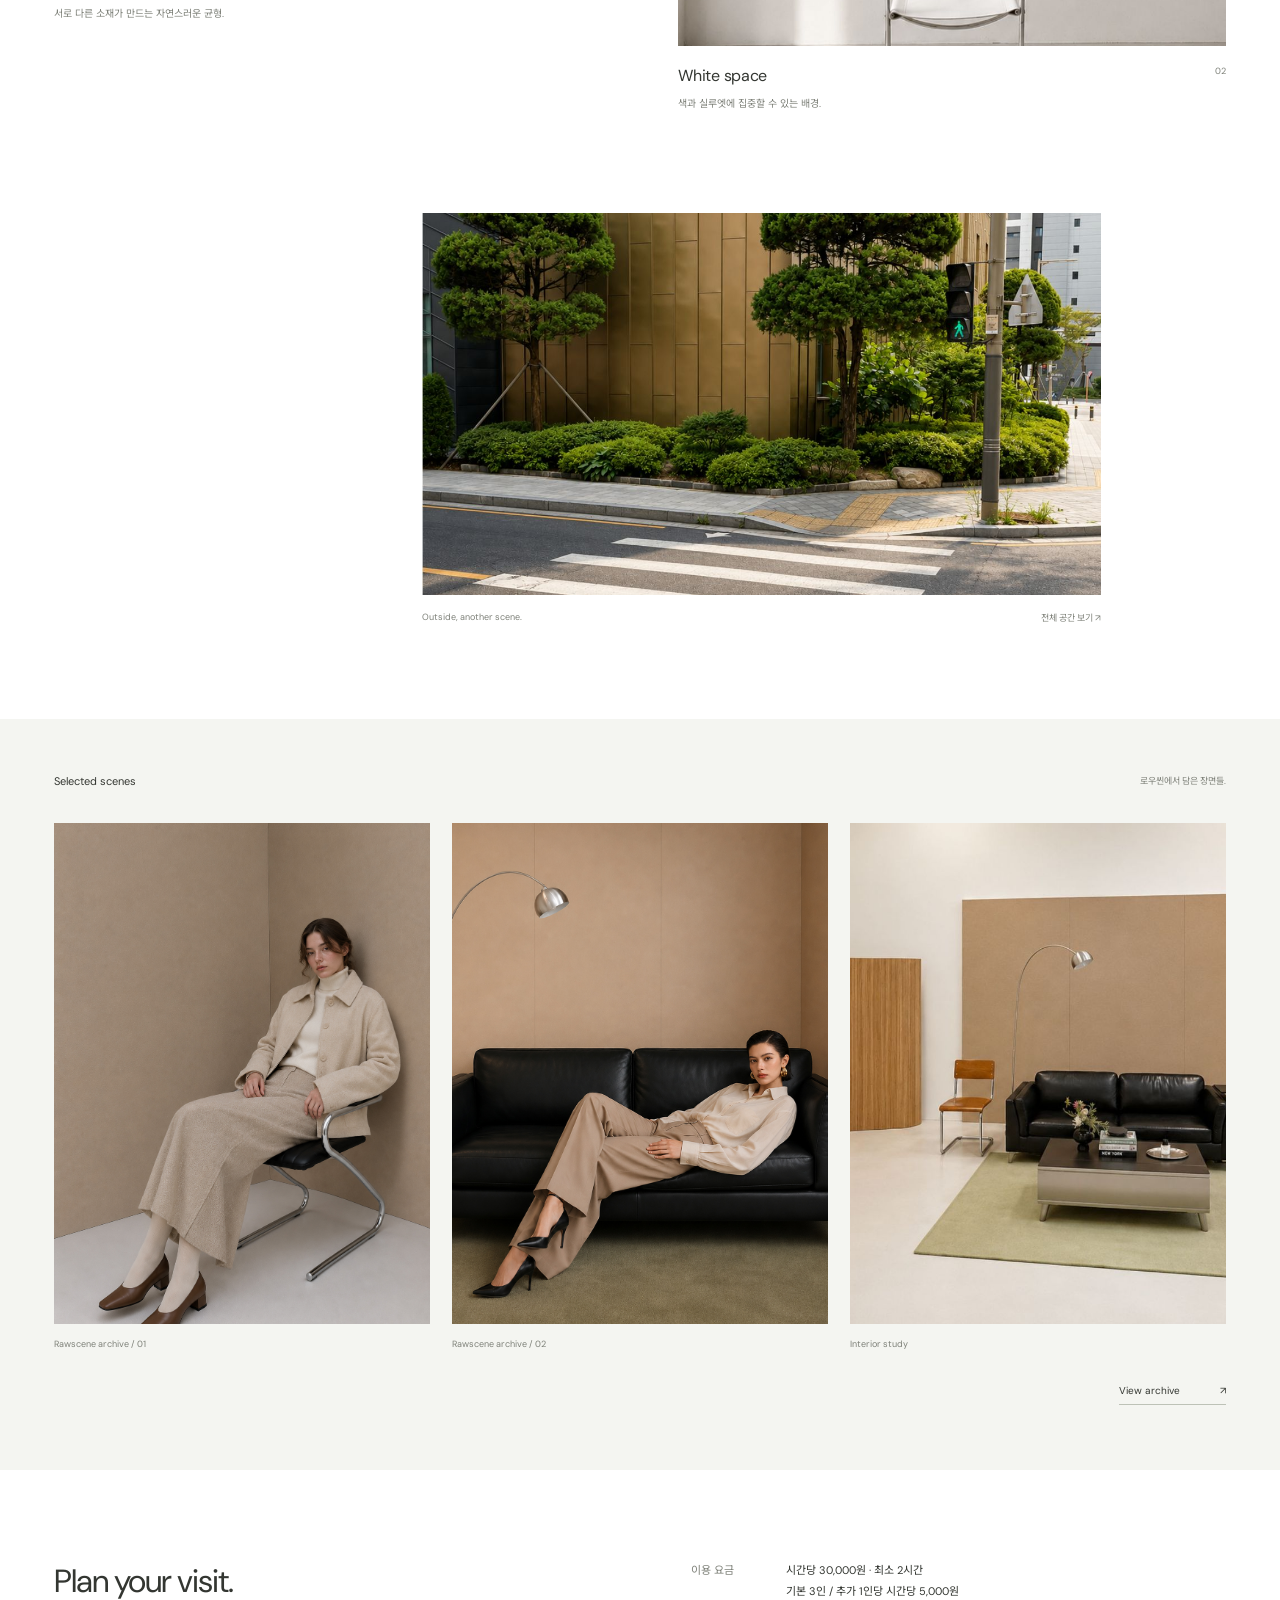
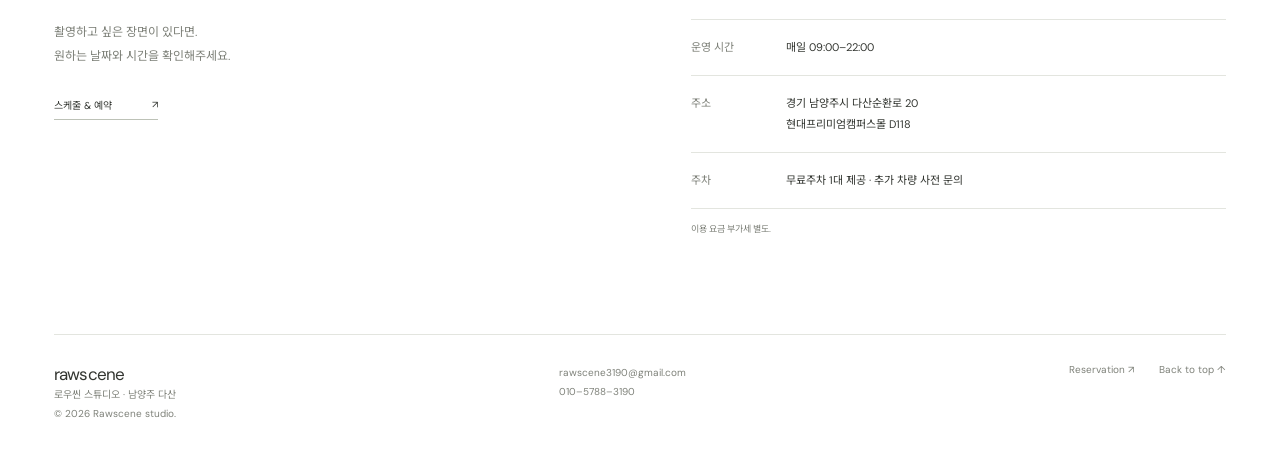
==== commit 872a0916: "Add files via upload" ====
--- a/index.html
+++ b/index.html
@@ -1,256 +1,6 @@
-<!DOCTYPE html>
-<html lang="ko">
-
-<head>
-
-<meta charset="UTF-8">
-
-<meta name="viewport" content="width=device-width, initial-scale=1.0">
-
-<title>로우씬 스튜디오 RAWSCENE | 남양주 다산 촬영 스튜디오</title>
-
-<meta name="description"
-content="로우씬 스튜디오 RAWSCENE. 남양주 다산에 위치한 브랜드 촬영, 크리에이터 콘텐츠, 라이브커머스를 위한 촬영 스튜디오. 공간 안내 및 온라인 예약.">
-
-<link rel="stylesheet" href="rawscene-editorial.css">
-
-</head>
-
-<body>
-
-<header class="header">
-
-    <a href="index.html" class="logo">
-
-        로우씬 스튜디오 RAWSCENE
-
-    </a>
-
-    <nav class="nav">
-
-        <a href="studio.html">Studio</a>
-
-        <a href="archive.html">Archive</a>
-
-        <a href="info.html">Info</a>
-
-        <a href="schedule.html">Schedule</a>
-
-        <a href="reservation.html">Reservation</a>
-
-    </nav>
-
-    <button class="menu-btn">
-
-        <span></span>
-
-    </button>
-
-</header>
-
-<main>
-
-<section class="hero">
-
-    <img
-        src="images/home-hero.jpg"
-        class="hero-image"
-        alt="RAWSCENE">
-
-    <div class="hero-overlay"></div>
-
-    <div class="hero-copy">
-
-        <span>
-
-            CONTENT STUDIO
-
-        </span>
-
-        <h1>
-
-            RAWSCENE
-
-        </h1>
-
-        <p>
-
-            Photography for Brands.<br>
-
-            Creators & Live Commerce.
-
-        </p>
-
-    </div>
-
-    <div class="scroll">
-
-        SCROLL
-
-    </div>
-
-</section>
-
-<section class="space-title">
-
-    <span>
-
-        STUDIO
-
-    </span>
-
-   
-</section>
-
-<section class="space-grid">
-
-    <figure class="large">
-
-        <img src="images/home-indoor.jpg">
-
-        <figcaption>
-
-            Indoor
-
-        </figcaption>
-
-    </figure>
-
-    <figure class="tall">
-
-        <img src="images/home-wood.jpg">
-
-        <figcaption>
-
-            Wood
-
-        </figcaption>
-
-    </figure>
-
-    <figure class="wide">
-
-        <img src="images/home-outdoor.jpg">
-
-        <figcaption>
-
-            Outdoor
-
-        </figcaption>
-
-    </figure>
-
-    <figure class="tall">
-
-        <img src="images/home-white.jpg">
-
-        <figcaption>
-
-            White
-
-        </figcaption>
-
-    </figure>
-
-</section>
-<section class="works">
-
-    <div class="works-head">
-
-        <span>SELECTED WORKS</span>
-
-    </div>
-
-    <div class="works-grid">
-
-        <figure>
-            <img src="images/home-work-01.jpg" alt="Work 01">
-        </figure>
-
-        <figure>
-            <img src="images/home-work-02.jpg" alt="Work 02">
-        </figure>
-
-        <figure>
-            <img src="images/home-work-03.png" alt="Work 03">
-        </figure>
-
-        <figure>
-            <img src="images/home-work-04.png" alt="Work 04">
-        </figure>
-
-    </div>
-
-</section>
-
-</section>
-
-<section class="reservation-banner">
-
-    <div>
-
-        <span>BOOK NOW</span>
-
-        <h2>
-
-            Make Your Scene.
-
-        </h2>
-
-        <p>
-
-            브랜드 촬영부터 인플루언서 콘텐츠,
-            라이브커머스까지.
-
-            RAWSCENE에서 시작하세요.
-
-        </p>
-
-    </div>
-
-    <a href="reservation.html">
-
-        Reservation
-
-    </a>
-
-</section>
-
-</main>
-
-<footer class="footer">
-
-    <div class="footer-left">
-
-        <h3>
-
-            RAWSCENE
-
-        </h3>
-
-    </div>
-
-    <div class="footer-right">
-
-        <p>
-
-            경기 남양주시 다산순환로 20
-            현대프리미엄캠퍼스몰 D118
-
-        </p>
-
-        <p>
-
-            Photography Studio for
-            Brands · Creators · Live Commerce
-
-        </p>
-
-    </div>
-
-</footer>
-
-
-</body>
-
-</html>
+<!doctype html><html lang="ko"><head><meta charset="utf-8"><meta name="viewport" content="width=device-width,initial-scale=1"><title>로우씬 스튜디오 RAWSCENE | 남양주 다산 촬영 스튜디오</title><meta name="description" content="남양주 다산 로우씬 스튜디오. 브랜드 촬영, 크리에이터 콘텐츠, 라이브커머스를 위한 공간 안내 및 온라인 예약."><meta property="og:title" content="로우씬 스튜디오 RAWSCENE | 남양주 다산 촬영 스튜디오"><meta property="og:description" content="남양주 다산 로우씬 스튜디오. 브랜드 촬영, 크리에이터 콘텐츠, 라이브커머스를 위한 공간 안내 및 온라인 예약."><meta property="og:type" content="website"><meta property="og:url" content="https://www.rawscene.kr/"><meta property="og:image" content="https://www.rawscene.kr/images/home-hero.jpg"><link rel="canonical" href="https://www.rawscene.kr/"><link rel="stylesheet" href="rawscene-site.css?v=20261021-3"></head><body id="top"><header class="site-header"><a class="site-logo" href="index.html" aria-label="로우씬 스튜디오 홈">rawscene<span>STUDIO &amp; SPACE</span></a><div class="site-nav" id="site-nav" role="navigation" aria-label="주요 메뉴"><a href="studio.html">Space</a><a href="archive.html">Archive</a><a href="info.html">Information</a><a href="schedule.html">Schedule</a><a href="reservation.html" class="booking">Reservation <i>↗</i></a></div><button type="button" class="site-menu" aria-controls="site-nav" aria-expanded="false">Menu</button></header><main><section class="hero"><div class="hero-grid"><figure class="main-image"><img id="hero-img" src="images/home-hero.jpg" width="1920" height="1080" alt="로우씬 스튜디오 우드 파티션, 스틸 가구와 화이트 공간 전경" fetchpriority="high"><button id="next-photo" aria-label="다음 공간 사진 보기">→</button></figure><figure class="side-image"><img src="images/home-wood.jpg" width="900" height="1200" alt="로우씬 공간의 우드와 스틸 디테일"><figcaption><span>Material study</span><span>01</span></figcaption></figure></div><div class="hero-bottom"><div class="hero-caption"><span>Rawscene studio, Namyangju.</span><span id="photo-count" aria-live="polite">01 — 03</span></div><p class="side-copy">Wood, steel and a little space<br>for your perspective.</p></div></section>
+<section class="intro"><h1>좋은 장면을 위한,<br>담백한 공간.</h1><div><p>우드와 스틸, 화이트가 어우러진 로우씬.<br>패션과 제품, 그리고 당신의 이야기를 담습니다.<br>남양주 다산에서 만나보세요.</p><a class="link" href="#space">Explore the space <span>↘</span></a></div></section>
+<section class="section" id="space"><div class="section-top"><h2>The space</h2><span>차분한 질감과 여백.</span></div><div class="spaces"><figure class="space"><a href="images/home-wood.jpg" aria-label="우드 공간 사진 크게 보기"><img src="images/home-wood.jpg" width="900" height="1200" alt="우드 파티션과 실버 프레임 의자" loading="lazy"></a><figcaption><div><h3>Wood & steel</h3><p>서로 다른 소재가 만드는 자연스러운 균형.</p></div><span>01</span></figcaption></figure><figure class="space"><a href="images/home-white.jpg" aria-label="화이트 공간 사진 크게 보기"><img src="images/home-white.jpg" width="900" height="1200" alt="로우씬의 화이트 촬영 공간" loading="lazy"></a><figcaption><div><h3>White space</h3><p>색과 실루엣에 집중할 수 있는 배경.</p></div><span>02</span></figcaption></figure></div></section>
+<section class="outdoor"><figure><img src="images/home-outdoor.jpg" width="1200" height="675" alt="로우씬 야외 공간" loading="lazy"><figcaption><span>Outside, another scene.</span><a href="studio.html">전체 공간 보기 ↗</a></figcaption></figure></section>
+<section class="archive" id="archive"><div class="section-top"><h2>Selected scenes</h2><span>로우씬에서 담은 장면들.</span></div><div class="archive-grid"><figure><img src="images/home-work-01.jpg" width="1023" height="1537" alt="기존 로우씬 아카이브의 촬영 결과물 1" loading="lazy"><figcaption>Rawscene archive / 01</figcaption></figure><figure><img src="images/home-work-02.jpg" width="1023" height="1537" alt="기존 로우씬 아카이브의 촬영 결과물 2" loading="lazy"><figcaption>Rawscene archive / 02</figcaption></figure><figure><img class="space-detail" src="images/home-indoor.jpg" width="1200" height="900" alt="로우씬 실내 공간" loading="lazy"><figcaption>Interior study</figcaption></figure></div><div class="archive-bottom"><a class="link" href="archive.html">View archive <span>↗</span></a></div></section>
+<section class="visit" id="visit"><div><h2>Plan your visit.</h2><p class="lead">촬영하고 싶은 장면이 있다면.<br>원하는 날짜와 시간을 확인해주세요.</p><a href="schedule.html" class="link">스케줄 & 예약 <span>↗</span></a></div><div><dl><div><dt>이용 요금</dt><dd>시간당 30,000원 · 최소 2시간<br>기본 3인 / 추가 1인당 시간당 5,000원</dd></div><div><dt>운영 시간</dt><dd>매일 09:00–22:00</dd></div><div><dt>주소</dt><dd>경기 남양주시 다산순환로 20<br>현대프리미엄캠퍼스몰 D118</dd></div><div><dt>주차</dt><dd>무료주차 1대 제공 · 추가 차량 사전 문의</dd></div></dl><p class="footnote">이용 요금 부가세 별도.</p></div></section></main><footer class="site-footer"><div><span class="footer-mark">rawscene</span><p>로우씬 스튜디오 · 남양주 다산<br>© 2026 Rawscene studio.</p></div><p><a href="mailto:rawscene3190@gmail.com">rawscene3190@gmail.com</a><br><a href="tel:01057883190">010–5788–3190</a></p><div class="footer-links"><a href="reservation.html">Reservation ↗</a><a href="#top">Back to top ↑</a></div></footer><div class="mobile-book"><span>Rawscene studio, Namyangju.</span><a href="reservation.html">예약하기<i>↗</i></a></div><script src="rawscene-site.js?v=20261021-3" defer></script></body></html>
--- a/rawscene-site.css
+++ b/rawscene-site.css
@@ -0,0 +1,28 @@
+
+@import url('https://fonts.googleapis.com/css2?family=DM+Sans:wght@400;500;600&family=Noto+Sans+KR:wght@400;500&display=swap');
+:root{--ink:#333631;--muted:#7e8179;--line:#e3e5df;--paper:#fff;--pad:4.2vw}*{box-sizing:border-box}html{scroll-behavior:smooth;scroll-padding-top:95px}body{margin:0;background:var(--paper);color:var(--ink);font-family:'DM Sans','Noto Sans KR',sans-serif;-webkit-font-smoothing:antialiased}a{color:inherit;text-decoration:none}button{font:inherit;color:inherit;cursor:pointer}img{display:block;width:100%;height:auto}::selection{background:#c8cdbf}a:focus-visible,button:focus-visible{outline:2px solid #8d9582;outline-offset:5px}.site-header{height:98px;display:flex;align-items:center;justify-content:space-between;padding:0 var(--pad);background:#fffc;position:relative;z-index:10}.site-logo{font-size:22px;letter-spacing:-1.1px;font-weight:500;line-height:1}.site-logo span{font-size:6px;letter-spacing:2.7px;font-weight:400;display:block;margin-top:9px}.site-nav{display:flex;align-items:center;gap:38px;font-size:11px}.site-nav a{transition:opacity .2s}.site-nav a:hover{opacity:.5}.booking{margin-left:30px;display:flex;gap:35px}.booking i{font-style:normal}.site-menu{display:none;background:none;border:0;font-size:11px}.hero{padding:0 var(--pad)}.hero-grid{display:grid;grid-template-columns:1fr .28fr;align-items:end;gap:4.2vw}.main-image{margin:0;position:relative;overflow:hidden}.main-image img{aspect-ratio:1.5;object-fit:cover;object-position:50% 65%;transition:opacity .3s}.main-image button{position:absolute;bottom:19px;right:19px;border:0;background:#fff9;backdrop-filter:blur(10px);border-radius:50%;width:34px;height:34px;font-size:16px;display:grid;place-items:center;transition:background .2s}.main-image button:hover{background:white}.side-image{margin:0 0 10px}.side-image img{aspect-ratio:3/4;object-fit:cover}.side-image figcaption{font-size:9px;color:var(--muted);padding-top:14px;display:flex;justify-content:space-between}.hero-bottom{display:grid;grid-template-columns:1fr .28fr;gap:4.2vw;padding-top:22px}.hero-caption{display:flex;justify-content:space-between;align-items:center;font-size:10px}.hero-caption span:last-child{color:var(--muted)}.side-copy{font-size:10px;line-height:1.8;color:var(--muted);margin:0}.intro{display:grid;grid-template-columns:1fr 1fr;padding:100px var(--pad) 105px;gap:8vw;align-items:start}.intro h1{font-size:clamp(27px,3vw,44px);font-weight:400;letter-spacing:-1.6px;line-height:1.45;margin:0;word-break:keep-all}.intro p{font-size:12px;color:var(--muted);line-height:2.1;margin:5px 0 24px;max-width:385px;word-break:keep-all}.link{font-size:10px;display:inline-flex;align-items:center;gap:40px;padding-bottom:7px;border-bottom:1px solid #bdc2b7}.section{padding:0 var(--pad) 100px}.section-top{display:flex;justify-content:space-between;align-items:center;border-top:1px solid var(--line);padding:20px 0 35px}.section-top h2{font-size:11px;font-weight:400;margin:0}.section-top span{font-size:9px;color:var(--muted)}.spaces{display:grid;grid-template-columns:1fr 1fr;gap:6vw}.space{margin:0}.space:nth-child(2){padding-top:90px}.space a{display:block;overflow:hidden}.space img{aspect-ratio:4/3;object-fit:cover;transition:transform .8s}.space a:hover img{transform:scale(1.025)}.space:first-child img{object-position:center 64%}.space figcaption{display:flex;justify-content:space-between;align-items:start;margin-top:19px;gap:15px}.space h3{font-size:16px;font-weight:400;letter-spacing:-.3px;margin:0}.space p{font-size:10px;color:var(--muted);line-height:1.9;margin:8px 0 0}.space figcaption>span{font-size:9px;color:var(--muted)}.outdoor{padding:0 14vw 95px 33vw}.outdoor figure{margin:0}.outdoor img{aspect-ratio:16/9;object-fit:cover}.outdoor figcaption{display:flex;justify-content:space-between;font-size:9px;color:var(--muted);margin-top:16px}.archive{background:#f4f5f1;padding:55px var(--pad) 65px}.archive .section-top{border:0;padding-top:0}.archive-grid{display:grid;grid-template-columns:1fr 1fr 1fr;gap:22px}.archive-grid figure{margin:0}.archive-grid img{aspect-ratio:3/4;object-fit:cover}.archive-grid .space-detail{object-position:center}.archive-grid figcaption{font-size:9px;color:var(--muted);padding-top:14px}.archive-bottom{text-align:right;padding-top:28px}.visit{padding:90px var(--pad);display:grid;grid-template-columns:1fr 1fr;gap:8vw}.visit h2{font-size:32px;font-weight:400;letter-spacing:-1px;margin:0 0 18px}.visit .lead{font-size:12px;color:var(--muted);line-height:2;margin:0 0 25px}.visit dl{margin:0}.visit dl div{display:grid;grid-template-columns:95px 1fr;font-size:11px;line-height:1.9;border-bottom:1px solid var(--line);padding:17px 0}.visit dl div:first-child{padding-top:0}.visit dt{color:var(--muted)}.visit dd{margin:0}.visit .footnote{font-size:9px;color:var(--muted);margin-top:13px}.site-footer{margin:0 var(--pad);padding:28px 0;border-top:1px solid var(--line);display:flex;justify-content:space-between;align-items:start;gap:25px;font-size:9px;color:var(--muted)}.site-footer p{margin:0;line-height:1.9}.site-footer .footer-mark{font-size:16px;letter-spacing:-.8px;color:var(--ink)}.footer-links{display:flex;gap:25px}dialog{padding:32px;border:1px solid var(--line);background:white;color:var(--ink);max-width:min(90vw,430px)}dialog::backdrop{background:#252b224d;backdrop-filter:blur(6px)}dialog h2{font-size:24px;font-weight:400;margin:0 0 15px}dialog p{font-size:12px;color:var(--muted);line-height:1.9}dialog a{display:flex;justify-content:space-between;padding:17px 0;border-bottom:1px solid var(--line);font-size:12px}dialog button{background:none;border:0;padding:20px 0 0;font-size:10px}.mobile-book{display:none}
+@media(min-width:1700px){body{max-width:1900px;margin:auto}}
+@media(max-width:760px){:root{--pad:22px}html{scroll-padding-top:20px}.site-header{height:88px}.site-logo{font-size:21px}.site-logo span{font-size:5px;letter-spacing:2.5px}.site-menu{display:block;padding:10px 0}.site-nav{display:none;position:absolute;top:87px;left:0;right:0;padding:24px 22px;background:white;border-bottom:1px solid var(--line);gap:25px;flex-wrap:wrap}.site-nav.open{display:flex}.booking{margin-left:0}.hero-grid{display:block}.main-image img{aspect-ratio:1.12;object-position:60% center}.main-image button{bottom:13px;right:13px;width:30px;height:30px}.side-image{display:none}.hero-bottom{display:block;padding-top:16px}.hero-caption{font-size:9px}.hero-caption span:last-child{font-size:8px}.side-copy{display:none}.intro{display:block;padding:53px var(--pad) 60px}.intro h1{font-size:29px;letter-spacing:-1.1px;line-height:1.5}.intro p{font-size:11px;margin:24px 0 20px;line-height:2}.link{font-size:10px;gap:29px}.section{padding-bottom:55px}.section-top{padding:17px 0 24px}.section-top h2{font-size:10px}.section-top span{font-size:8px}.spaces{display:block}.space:nth-child(2){padding-top:35px;margin-left:17%}.space img{aspect-ratio:4/3}.space:nth-child(2) img{aspect-ratio:1}.space h3{font-size:15px}.space p{font-size:10px}.space figcaption{margin-top:15px}.outdoor{padding:0 22px 55px 22px}.outdoor img{aspect-ratio:1.6}.outdoor figcaption{font-size:8px}.archive{padding:34px var(--pad) 38px}.archive-grid{grid-template-columns:1fr 1fr;gap:13px}.archive-grid figure:last-child{display:none}.archive-grid figcaption{font-size:8px}.archive-bottom{padding-top:25px}.visit{padding:55px var(--pad);display:block}.visit h2{font-size:28px}.visit .lead{font-size:11px}.visit dl{margin-top:35px}.visit dl div{grid-template-columns:80px 1fr;font-size:10px;padding:16px 0}.site-footer{display:grid;grid-template-columns:1fr 1fr;font-size:8px;padding-bottom:92px;gap:22px}.site-footer .footer-links{grid-column:1/-1;gap:28px}.mobile-book{display:flex;position:fixed;bottom:0;left:0;right:0;background:#ffffffed;backdrop-filter:blur(12px);border-top:1px solid var(--line);padding:16px 22px calc(16px + env(safe-area-inset-bottom));justify-content:space-between;align-items:center;z-index:30}.mobile-book span{font-size:9px;color:var(--muted)}.mobile-book a{font-size:11px;padding-left:20px}.mobile-book i{font-style:normal;margin-left:30px}}
+@media(prefers-reduced-motion:reduce){html{scroll-behavior:auto}*{transition:none!important}}
+
+/* Shared production navigation, gallery and booking interfaces. */
+body{background:#fff;color:var(--ink);font-family:'DM Sans','Noto Sans KR',sans-serif;overflow-wrap:break-word}
+body .site-header{height:98px;display:flex;align-items:center;justify-content:space-between;padding:0 var(--pad);position:relative;background:#fff;z-index:100;border:0}
+body .site-nav{display:flex;align-items:center;gap:32px;font-size:11px;line-height:1.6;padding:0;margin:0;background:none;border:0;position:static}
+.site-nav a[aria-current=page]{color:#333631;text-decoration:underline;text-underline-offset:6px;text-decoration-thickness:1px}
+body .site-logo{font-family:'DM Sans',sans-serif;font-size:22px;font-weight:500;letter-spacing:-1.1px;color:var(--ink);white-space:nowrap}
+body .site-logo span{font-size:6px;letter-spacing:2.7px;font-weight:400;display:block;margin-top:9px}
+body .site-footer{display:flex;justify-content:space-between;align-items:start;gap:25px;padding:28px 0;margin:0 var(--pad);border-top:1px solid var(--line);font-size:10px;color:var(--muted)}
+body .site-footer p{margin:0;line-height:1.9}body .site-footer .footer-mark{font-size:17px;letter-spacing:-.8px;color:var(--ink);font-family:inherit}.site-footer .footer-links{font-size:10px}
+main{margin:0}.page-heading{padding:50px var(--pad) 65px}.eyebrow{font-size:10px;letter-spacing:1px;color:var(--muted)}.page-heading h1{font-weight:400;font-size:clamp(36px,4vw,58px);letter-spacing:-1.8px;line-height:1.2;margin:20px 0}.page-heading p{font-size:13px;color:var(--muted);line-height:2;margin:0;word-break:keep-all}
+.page-cta{margin:0 var(--pad);padding:40px 0 65px;border-top:1px solid var(--line);display:flex;justify-content:space-between;align-items:center;gap:25px}.page-cta p{font-size:13px;color:var(--muted);margin:0;line-height:1.9}.page-cta>div{display:flex;gap:32px}
+.studio-gallery{display:grid;grid-template-columns:minmax(0,1fr) minmax(0,1fr);align-items:start;gap:38px 4vw;padding:0 var(--pad) 70px}.gallery-item{margin:0;min-width:0}.gallery-item-wide{grid-column:1/-1}.gallery-button{display:block;width:100%;padding:0;border:0;background:#f4f4f1;cursor:zoom-in;overflow:hidden}.gallery-button img{width:100%;height:auto;transition:transform .6s}.gallery-button:hover img{transform:scale(1.015)}
+.gallery-lightbox{position:fixed;inset:0;display:flex;align-items:center;justify-content:center;background:#fafbf7f5;backdrop-filter:blur(12px);padding:65px 90px;opacity:0;visibility:hidden;pointer-events:none;z-index:1000}.gallery-lightbox.is-open{opacity:1;visibility:visible;pointer-events:auto}.lightbox-open{overflow:hidden}.lightbox-image-wrap{display:flex;width:100%;height:100%;align-items:center;justify-content:center}.lightbox-image{max-width:100%;max-height:100%;width:auto;height:auto;object-fit:contain}.lightbox-close,.lightbox-arrow{position:absolute;background:none;border:0;color:#333631;cursor:pointer;font-weight:400}.lightbox-close{top:18px;right:24px;width:44px;height:44px;font-size:30px}.lightbox-arrow{top:calc(50% - 25px);height:50px;width:50px;font-size:35px}.lightbox-prev{left:15px}.lightbox-next{right:15px}.lightbox-counter{position:absolute;bottom:22px;left:0;right:0;text-align:center;font-size:11px;color:var(--muted)}
+.archive-page-grid{display:grid;grid-template-columns:minmax(0,1fr) minmax(0,1fr);gap:45px 4vw;padding:0 var(--pad) 75px;align-items:start}.archive-entry{margin:0}.archive-entry:nth-child(2){margin-top:85px}.archive-entry figcaption{display:flex;justify-content:space-between;padding-top:16px;font-size:10px;color:var(--muted)}.archive-entry img{width:100%;height:auto}
+.info-list{margin:0 12vw 70px 27vw}.info-row{display:grid;grid-template-columns:160px minmax(0,1fr);padding:26px 0;border-bottom:1px solid var(--line);gap:25px}.info-row h3{font-size:12px;font-weight:400;color:var(--muted);margin:0}.info-row p,.info-row ul{font-size:13px;line-height:2;word-break:keep-all;margin:0;list-style:none;padding:0}.info-row li+li{margin-top:5px}
+:root{--black:#333631;--white:#fff;--gray:#7e8179;--light:#f5f6f2;--border:#e3e5df;--green:#78816e;--accent:#947d62}
+.rs-schedule .main-wrap{max-width:1400px;padding:0 var(--pad) 70px;margin:auto}.rs-schedule .schedule-top h2{font:400 23px 'DM Sans','Noto Sans KR',sans-serif;letter-spacing:-.6px}.rs-schedule .schedule-top{margin-bottom:25px}.rs-schedule .counter-num{font:400 30px 'DM Sans',sans-serif}.rs-schedule .counter-label,.rs-schedule .label{font-size:10px;letter-spacing:.03em}.rs-schedule .schedule-cta{border-block:1px solid var(--line);background:#f5f6f2;color:var(--ink);padding:25px 28px;gap:25px}.rs-schedule .schedule-cta-copy h2{font:400 18px 'DM Sans','Noto Sans KR',sans-serif;margin:0 0 8px;letter-spacing:-.4px;word-break:keep-all}.rs-schedule .schedule-cta-copy p{font-size:12px;color:var(--muted);word-break:keep-all}.rs-schedule .schedule-cta-button{color:var(--ink);border:1px solid #c9cdc3;padding:13px 24px;min-width:150px;font-size:11px;letter-spacing:0}.rs-schedule .schedule-cta-button:hover{background:#e8ebe3}.rs-schedule .notice-bar{background:white;border:0;border-bottom:1px solid var(--line);padding:0 0 20px;font-size:12px;line-height:1.9;flex-wrap:wrap}.rs-schedule .live-info{font-size:10px;letter-spacing:0}.rs-schedule .calendar-box{border:1px solid var(--line)}.rs-schedule .calendar-header{padding:20px}.rs-schedule .month-title{font:400 25px 'DM Sans',sans-serif;letter-spacing:-.5px}.rs-schedule .calendar-grid{grid-template-columns:repeat(7,minmax(0,1fr))}.rs-schedule .calendar-cell{min-width:0;min-height:125px;padding:12px 8px}.rs-schedule .date-number{font:400 17px 'DM Sans',sans-serif}.rs-schedule .booking-time,.rs-schedule .booking-user{white-space:normal;overflow-wrap:anywhere}.rs-schedule .booking-chip{font-size:11px;border:1px solid #dde1d5;background:#f0f2eb;color:#333631;padding:7px 6px;letter-spacing:0}.rs-schedule .booking-user{color:#6b7363}.rs-schedule .calendar-cell.booked{background:#fafbf8}.rs-schedule .guide-box{background:white;border:0;padding:18px 0;color:var(--muted);font-size:12px}.schedule-details{display:none}
+.rs-reservation .notice-banner{background:#f7f8f4;padding:18px var(--pad);border:0;gap:15px 32px}.rs-reservation .notice-item{font-size:12px;letter-spacing:0;line-height:1.9}.rs-reservation .page-heading{padding-bottom:45px}.rs-reservation .main{margin:0 var(--pad) 60px;display:grid;grid-template-columns:minmax(0,1fr) minmax(0,1fr);gap:6vw}.rs-reservation .cal-panel,.rs-reservation .form-panel{padding:0;border:0;min-width:0}.rs-reservation .panel-label{font-size:10px;letter-spacing:.05em}.rs-reservation .panel-title{font-size:23px;font-weight:400;margin:10px 0 28px;letter-spacing:-.7px}.rs-reservation .cal-month{font-size:16px;letter-spacing:0}.rs-reservation .cal-nav{margin-bottom:24px;gap:12px}.rs-reservation .cal-nav button{min-width:44px;min-height:44px;font-size:11px;border:1px solid var(--line);padding:8px 14px}.rs-reservation .cal-grid{grid-template-columns:repeat(7,minmax(0,1fr));gap:4px}.rs-reservation .cal-dow{font-size:10px;padding:10px 0;color:#70756a}.rs-reservation .cal-day{font-size:13px;min-width:0;min-height:44px;border-radius:0}.rs-reservation .slots-grid{grid-template-columns:repeat(3,minmax(0,1fr));gap:6px}.rs-reservation .slot{font-size:13px;min-height:44px;padding:12px 5px}.rs-reservation .slots-date{font-size:13px}.rs-reservation .slots-label,.rs-reservation .slots-guide{font-size:12px;line-height:1.9;letter-spacing:0}.rs-reservation .slots-wrap{padding-top:20px;margin-top:30px;border-top:1px solid var(--line)}.rs-reservation .slots-guide{color:#72786b}.rs-reservation .legend{gap:18px}.rs-reservation .leg-item{font-size:11px}.rs-reservation .price-guide-box{font-size:13px;line-height:1.9;padding:18px 20px;background:#f7f8f4;border:0}.rs-reservation .price-guide-title{font-size:11px;letter-spacing:0}.rs-reservation .sel-info{font-size:13px;padding:17px 20px;line-height:1.9;background:white}.rs-reservation .sel-info.empty{font-style:normal;color:#70766b}.rs-reservation .fl{font-size:12px;letter-spacing:0;margin-bottom:8px}.rs-reservation .fg{margin-bottom:20px}.rs-reservation .fi,.rs-reservation .fs,.rs-reservation .ft{font-size:16px;min-height:48px;padding:12px;border:1px solid var(--line);border-radius:0;line-height:1.5;box-shadow:none}.rs-reservation .fi:focus,.rs-reservation .fs:focus,.rs-reservation .ft:focus{outline:2px solid #b8bfaf;outline-offset:1px}.rs-reservation .ft{min-height:95px}.rs-reservation .submit-btn{padding:18px;font-size:14px;min-height:56px;letter-spacing:0;background:#42483b}.rs-reservation .agree-title{font-size:12px;letter-spacing:0;background:#f7f8f4;padding:15px 18px}.rs-reservation .agree-content{font-size:12px;line-height:1.9;padding:18px;max-height:220px}.rs-reservation .terms-list li,.rs-reservation .cancel-policy p,.rs-reservation .cancel-row{font-size:12px!important;line-height:1.9}.rs-reservation .agree-check{padding:15px 18px;font-size:13px;line-height:1.7;background:white;align-items:flex-start;gap:11px}.rs-reservation .agree-check input[type=checkbox]{height:20px;width:20px;margin-top:1px}.rs-reservation .form-notice{font-size:12px;line-height:1.9;overflow-wrap:anywhere}.rs-reservation .status-section{padding:36px var(--pad) 60px}.rs-reservation .status-header h2{font:400 23px 'DM Sans',sans-serif;letter-spacing:-.5px}.rs-reservation .bk-grid{grid-template-columns:repeat(3,minmax(0,1fr))}.rs-reservation .bk-card{font-size:12px;min-width:0}.rs-reservation .bk-date,.rs-reservation .bk-tag{font-size:10px;letter-spacing:0}.rs-reservation .bk-name{overflow-wrap:anywhere}
+@media(max-width:900px) and (min-width:761px){body .site-nav{gap:20px}.site-nav .booking{margin-left:8px}.rs-reservation .main{gap:30px}}
+@media(max-width:760px){body .site-header{height:88px;padding:0 var(--pad)}body .site-logo{font-size:21px}body .site-logo span{font-size:5px;letter-spacing:2.5px}body .site-menu{display:block;background:none;border:0;font-size:12px;min-height:44px;padding:10px 0 10px 20px}body .site-nav{display:none;position:absolute;top:87px;left:0;right:0;background:#fff;border-bottom:1px solid var(--line);padding:20px 22px;gap:0;align-items:stretch;flex-direction:column;font-size:13px}body .site-nav.open{display:flex}.site-nav a{padding:12px 0;min-height:44px}.site-nav .booking{margin:0;justify-content:space-between}.page-heading{padding:28px var(--pad) 40px}.page-heading h1{font-size:35px;letter-spacing:-1px;margin:15px 0}.page-heading p{font-size:12px}.page-cta{padding:28px 0 45px;display:block}.page-cta p{font-size:12px;margin-bottom:20px}.page-cta>div{gap:26px;flex-wrap:wrap}.studio-gallery{gap:18px;padding-bottom:45px}.gallery-item-wide{grid-column:1/-1}.gallery-button:hover img{transform:none}.gallery-lightbox{padding:65px 12px 75px}.lightbox-arrow{top:auto;bottom:15px;height:44px;width:44px}.lightbox-counter{bottom:30px}.archive-page-grid{gap:30px 16px;padding-bottom:45px}.archive-entry:nth-child(2){margin-top:35px}.archive-entry figcaption{font-size:9px;padding-top:11px}.info-list{margin:0 var(--pad) 45px}.info-row{grid-template-columns:94px minmax(0,1fr);gap:14px;padding:21px 0}.info-row h3{font-size:11px;line-height:1.8}.info-row p,.info-row ul{font-size:12px;line-height:1.9}body .site-footer{display:grid;grid-template-columns:1fr 1fr;font-size:9px;gap:22px;padding:28px 0 95px}body .site-footer .footer-links{grid-column:1/-1;font-size:10px}.rs-reservation .site-footer{padding-bottom:35px}.rs-schedule .main-wrap{padding:0 var(--pad) 40px}.rs-schedule .schedule-top h2{font-size:21px}.rs-schedule .counter-num{font-size:25px}.rs-schedule .schedule-cta{padding:20px;margin-bottom:24px}.rs-schedule .schedule-cta-copy h2{font-size:16px;line-height:1.6}.rs-schedule .schedule-cta-copy p{font-size:12px}.rs-schedule .schedule-cta-button{margin-top:16px;padding:13px;min-height:44px}.rs-schedule .notice-bar{font-size:11px;gap:8px}.rs-schedule .live-info{margin-left:0;width:100%}.rs-schedule .calendar-header{padding:15px}.rs-schedule .month-title{font-size:21px}.rs-schedule .month-btn{width:44px;height:44px}.rs-schedule .calendar-cell{min-height:67px;padding:9px 3px;text-align:center;cursor:pointer}.rs-schedule .date-number{font-size:15px;line-height:30px;margin:0}.rs-schedule .calendar-cell.today .date-number{width:30px;height:30px}.rs-schedule .booking-area{display:none}.rs-schedule .calendar-cell.booked:after{content:'';display:block;background:#869077;width:5px;height:5px;margin:5px auto 0;border-radius:50%}.rs-schedule .calendar-cell.is-selected{box-shadow:inset 0 0 0 1px #77826b;background:#f0f3eb}.rs-schedule .day-name{padding:12px 0;font-size:10px;letter-spacing:0}.schedule-details{display:block;border-bottom:1px solid var(--line);padding:23px 0}.schedule-details h3{font-size:14px;font-weight:500;margin:0 0 12px}.schedule-details p{font-size:12px;line-height:1.9;color:var(--muted)}.schedule-details .detail-time{font-size:13px;color:var(--ink);margin-top:16px}.rs-schedule .guide-box{font-size:11px}.rs-reservation .notice-banner{padding:16px var(--pad)!important}.rs-reservation .notice-item{font-size:11px!important;line-height:1.85!important;margin-bottom:5px!important}.rs-reservation .main{display:block!important;margin:0 var(--pad) 25px;width:auto!important}.rs-reservation .cal-panel,.rs-reservation .form-panel{padding:0!important;border:0!important;max-width:100%!important;min-width:0}.rs-reservation .form-panel{padding-top:40px!important;margin-top:35px;border-top:1px solid var(--line)!important}.rs-reservation .cal-grid{gap:3px!important}.rs-reservation .cal-day{min-height:44px!important;font-size:13px!important}.rs-reservation .slots-grid{grid-template-columns:repeat(3,minmax(0,1fr))!important}.rs-reservation .slot{font-size:12px!important;min-height:44px!important}.rs-reservation .panel-title{font-size:22px}.rs-reservation .frow{display:block!important}.rs-reservation .agree-title{font-size:12px;line-height:1.8}.rs-reservation .cancel-row{align-items:start;gap:10px;font-size:11px!important}.rs-reservation .cancel-day{flex:0 0 100px}.rs-reservation .status-section{padding:30px var(--pad) 45px!important}.rs-reservation .bk-grid{display:block}.rs-reservation .bk-card{margin-bottom:12px}.rs-reservation .toast{left:22px;right:22px;max-width:none;bottom:22px}.rs-reservation .submit-btn{font-size:14px!important;min-height:56px}.rs-reservation .fi,.rs-reservation .fs,.rs-reservation .ft{font-size:16px!important}}
+@media(max-width:380px){.studio-gallery,.archive-page-grid{grid-template-columns:minmax(0,1fr)}.archive-entry:nth-child(2){margin-top:0}.info-row{grid-template-columns:80px minmax(0,1fr)}.hero-caption{gap:10px}.visit dl div{grid-template-columns:65px minmax(0,1fr)}}
